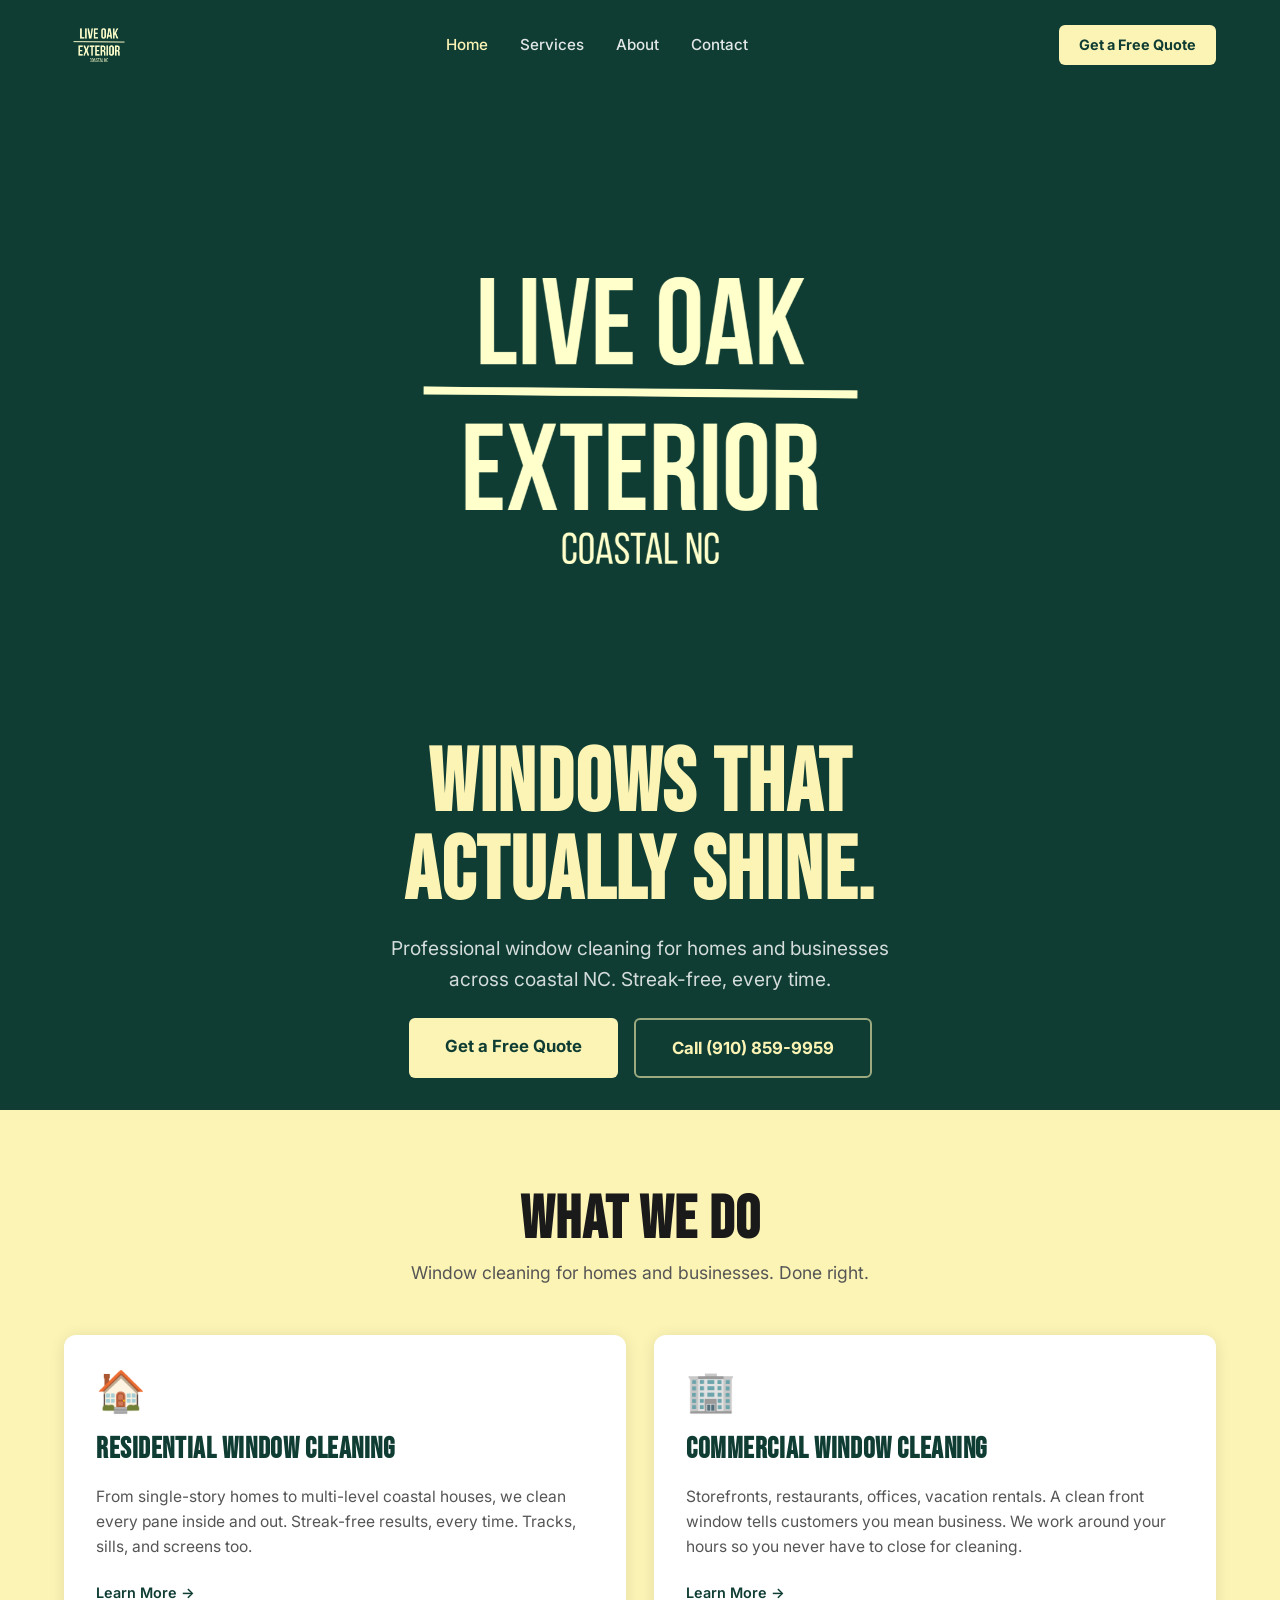
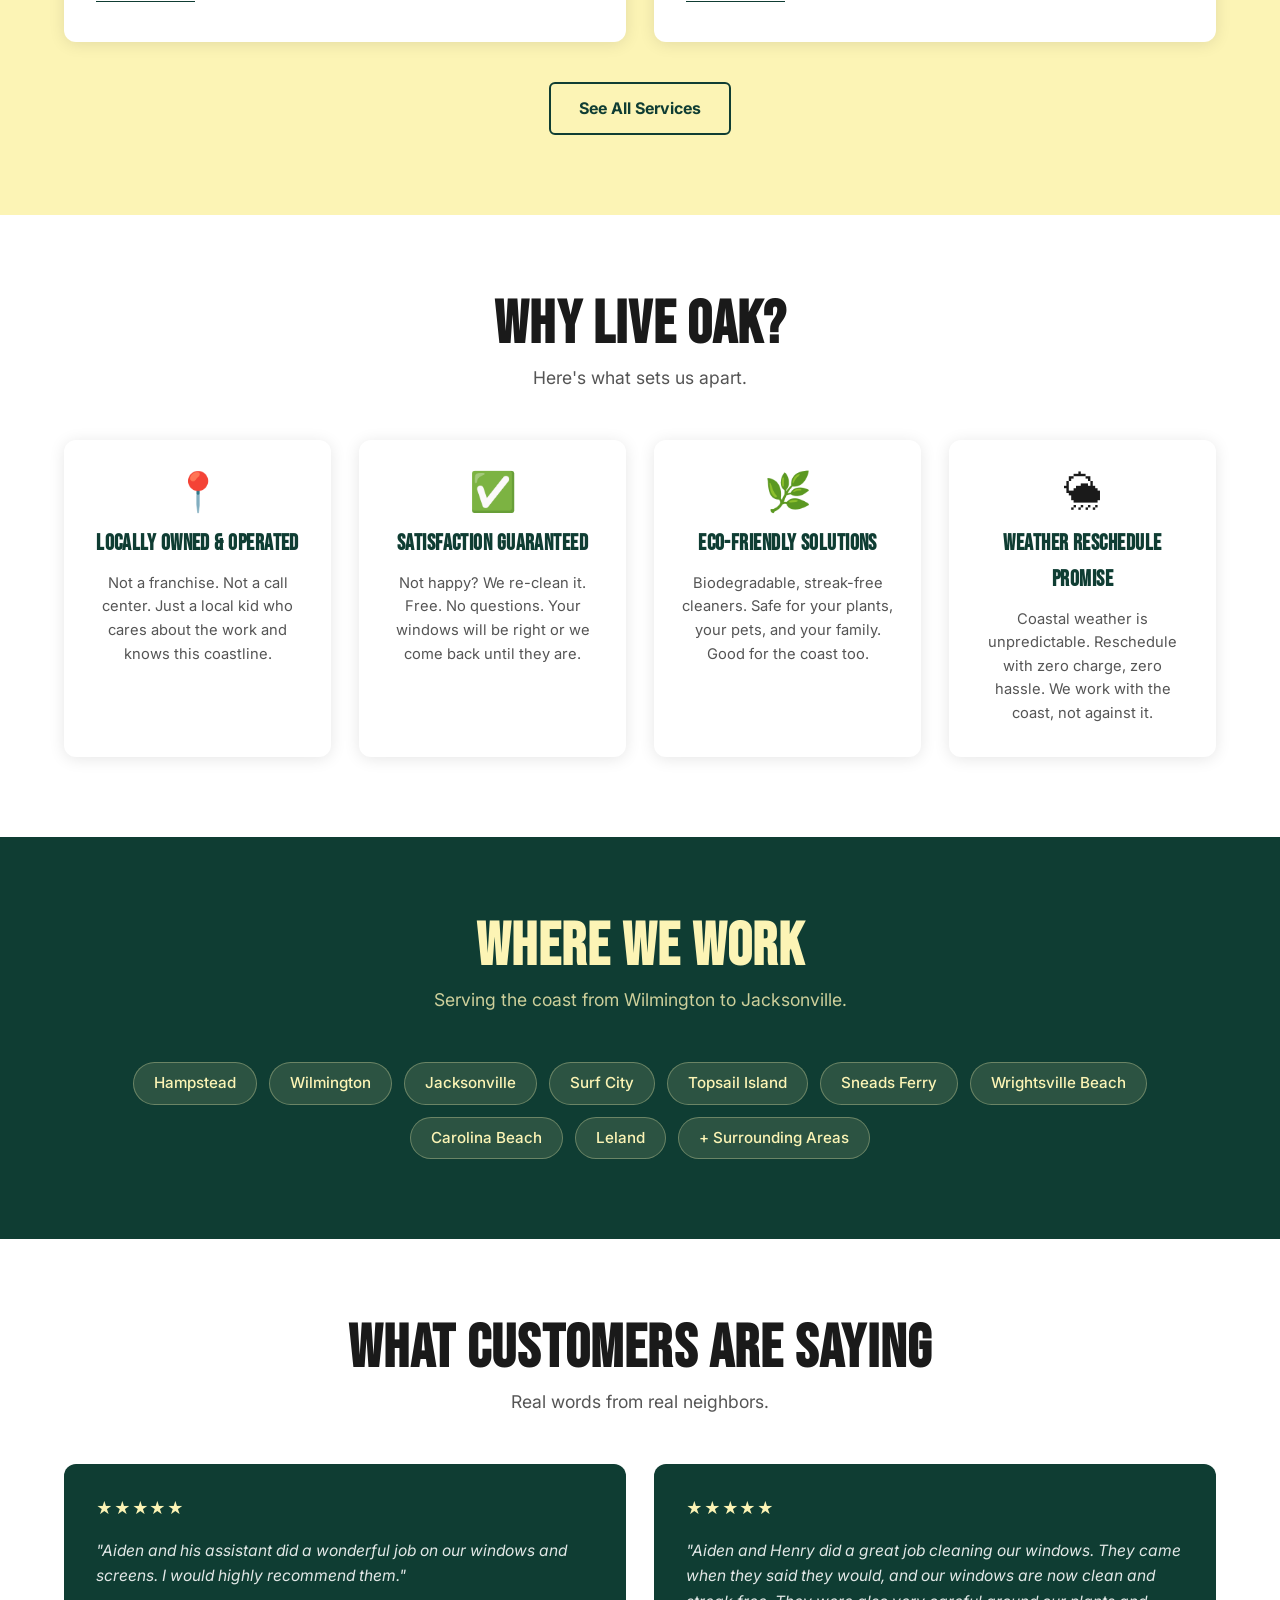
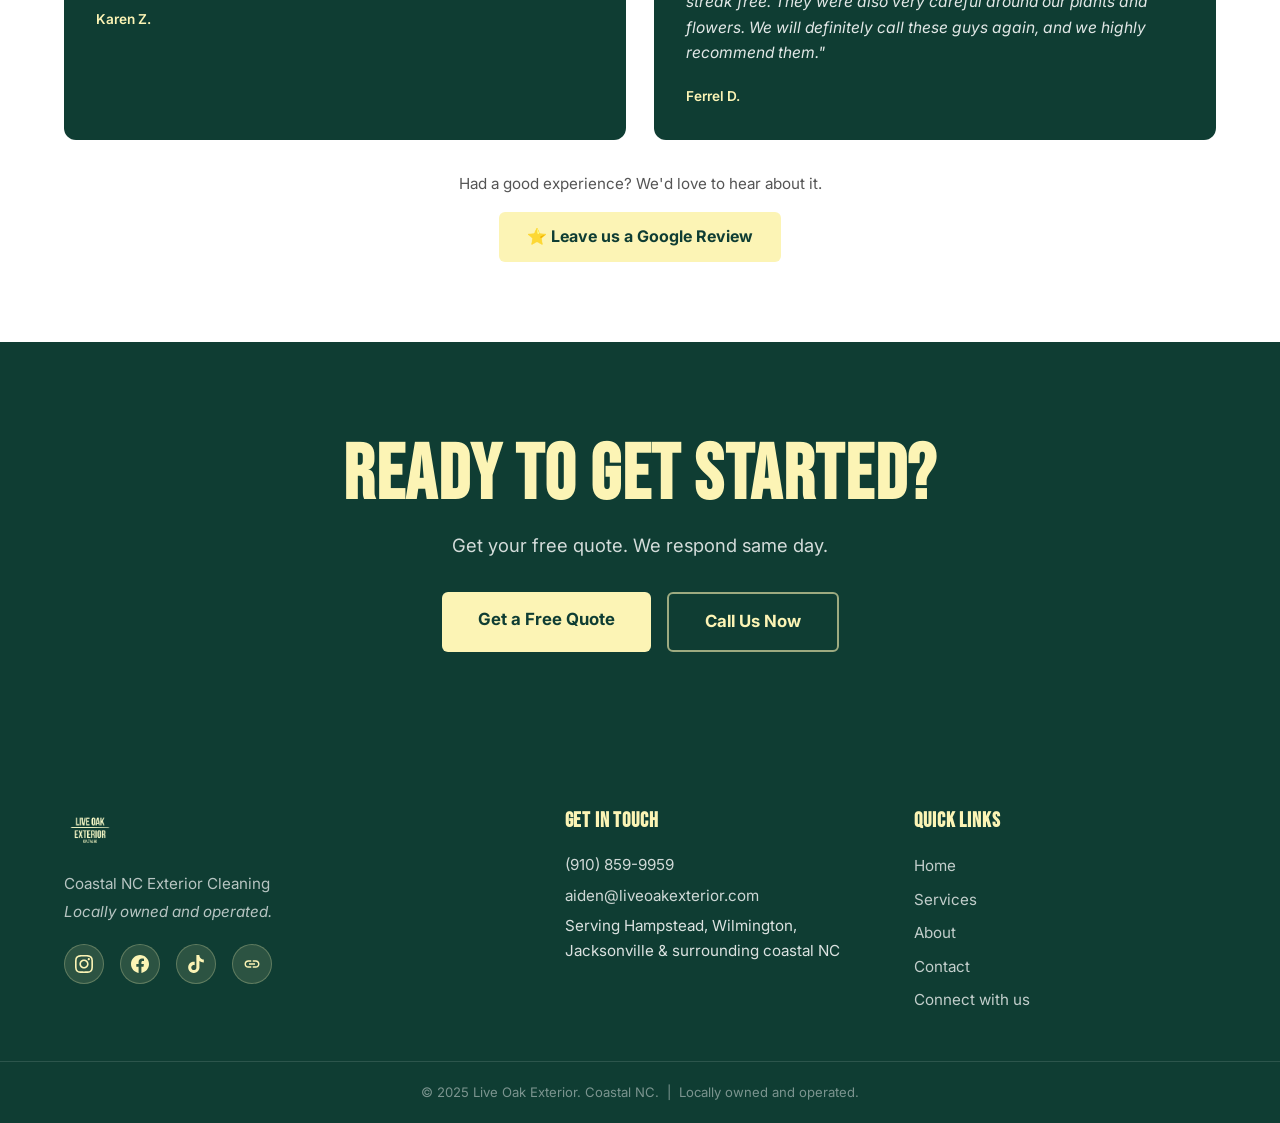
==== index.html @ c2d4dff5 "Update site copy, fix image ref, remove em dashes, expand services - about.html: full story rewrite " ====
<!DOCTYPE html>
<html lang="en">
<head>
  <meta charset="UTF-8">
  <meta name="viewport" content="width=device-width, initial-scale=1.0">
  <title>Live Oak Exterior | Coastal NC Window Cleaning</title>
  <meta name="description" content="Live Oak Exterior offers professional residential and commercial window cleaning in Hampstead, Wilmington, Jacksonville, and coastal NC. Get your free quote today.">

  <!-- OpenGraph -->
  <meta property="og:title" content="Live Oak Exterior | Coastal NC Window Cleaning">
  <meta property="og:description" content="Professional window cleaning for homes and businesses across coastal NC. Salt spray meets its match.">
  <meta property="og:url" content="https://liveoakexterior.com/">
  <meta property="og:image" content="https://liveoakexterior.com/public/images/liveoaklogo.png">
  <meta property="og:type" content="website">

  <!-- Favicon -->
  <link rel="icon" type="image/png" href="/public/images/liveoaklogo.png">
  <link rel="shortcut icon" href="/public/images/liveoaklogo.png">
  <link rel="apple-touch-icon" href="/public/images/liveoaklogo.png">

  <!-- Google Fonts -->
  <link rel="preconnect" href="https://fonts.googleapis.com">
  <link rel="preconnect" href="https://fonts.gstatic.com" crossorigin>
  <link href="https://fonts.googleapis.com/css2?family=Bebas+Neue&family=Inter:wght@400;500;600;700&display=swap" rel="stylesheet">

  <!-- Styles -->
  <link rel="stylesheet" href="/css/styles.css?v=9">

  <!-- Schema.org LocalBusiness -->
  <script type="application/ld+json">
  {
    "@context": "https://schema.org",
    "@type": "LocalBusiness",
    "name": "Live Oak Exterior",
    "description": "Professional residential and commercial window cleaning serving coastal NC",
    "url": "https://liveoakexterior.com",
    "telephone": "+19108599959",
    "email": "aiden@liveoakexterior.com",
    "address": {
      "@type": "PostalAddress",
      "addressLocality": "Hampstead",
      "addressRegion": "NC",
      "addressCountry": "US"
    },
    "areaServed": ["Hampstead", "Wilmington", "Jacksonville", "Surf City", "Topsail", "Sneads Ferry", "Wrightsville Beach", "Carolina Beach", "Leland"],
    "serviceType": ["Residential Window Cleaning", "Commercial Window Cleaning"]
  }
  </script>
</head>
<body>

  <!-- ======================================================
       HEADER
  ====================================================== -->
  <header class="site-header" id="site-header">
    <div class="container header-inner">
      <a href="/index.html" class="logo-link">
        <img src="/public/images/liveoaklogo.png" alt="Live Oak Exterior" class="logo-img">
      </a>
      <button class="hamburger" id="hamburger" aria-label="Open menu" aria-expanded="false">
        <span></span><span></span><span></span>
      </button>
      <nav class="site-nav" id="site-nav">
        <a href="/index.html">Home</a>
        <a href="/services.html">Services</a>
        <a href="/about.html">About</a>
        <a href="/contact.html">Contact</a>
        <div class="social-links nav-social-links">
          <a href="https://www.instagram.com/liveoakexterior" target="_blank" rel="noopener noreferrer" aria-label="Instagram">
            <svg viewBox="0 0 24 24" xmlns="http://www.w3.org/2000/svg"><path d="M12 2.163c3.204 0 3.584.012 4.85.07 3.252.148 4.771 1.691 4.919 4.919.058 1.265.069 1.645.069 4.849 0 3.205-.012 3.584-.069 4.849-.149 3.225-1.664 4.771-4.919 4.919-1.266.058-1.644.07-4.85.07-3.204 0-3.584-.012-4.849-.07-3.26-.149-4.771-1.699-4.919-4.92-.058-1.265-.07-1.644-.07-4.849 0-3.204.013-3.583.07-4.849.149-3.227 1.664-4.771 4.919-4.919 1.266-.057 1.645-.069 4.849-.069zm0-2.163c-3.259 0-3.667.014-4.947.072-4.358.2-6.78 2.618-6.98 6.98-.059 1.281-.073 1.689-.073 4.948 0 3.259.014 3.668.072 4.948.2 4.358 2.618 6.78 6.98 6.98 1.281.058 1.689.072 4.948.072 3.259 0 3.668-.014 4.948-.072 4.354-.2 6.782-2.618 6.979-6.98.059-1.28.073-1.689.073-4.948 0-3.259-.014-3.667-.072-4.947-.196-4.354-2.617-6.78-6.979-6.98-1.281-.059-1.69-.073-4.949-.073zm0 5.838c-3.403 0-6.162 2.759-6.162 6.162s2.759 6.163 6.162 6.163 6.162-2.759 6.162-6.163c0-3.403-2.759-6.162-6.162-6.162zm0 10.162c-2.209 0-4-1.79-4-4 0-2.209 1.791-4 4-4s4 1.791 4 4c0 2.21-1.791 4-4 4zm6.406-11.845c-.796 0-1.441.645-1.441 1.44s.645 1.44 1.441 1.44c.795 0 1.439-.645 1.439-1.44s-.644-1.44-1.439-1.44z"/></svg>
          </a>
          <a href="https://www.facebook.com/liveoakexterior/" target="_blank" rel="noopener noreferrer" aria-label="Facebook">
            <svg viewBox="0 0 24 24" xmlns="http://www.w3.org/2000/svg"><path d="M24 12.073c0-6.627-5.373-12-12-12s-12 5.373-12 12c0 5.99 4.388 10.954 10.125 11.854v-8.385H7.078v-3.47h3.047V9.43c0-3.007 1.792-4.669 4.533-4.669 1.312 0 2.686.235 2.686.235v2.953H15.83c-1.491 0-1.956.925-1.956 1.874v2.25h3.328l-.532 3.47h-2.796v8.385C19.612 23.027 24 18.062 24 12.073z"/></svg>
          </a>
          <a href="https://www.tiktok.com/@liveoakexterior" target="_blank" rel="noopener noreferrer" aria-label="TikTok">
            <svg viewBox="0 0 24 24" xmlns="http://www.w3.org/2000/svg"><path d="M12.525.02c1.31-.02 2.61-.01 3.91-.02.08 1.53.63 3.09 1.75 4.17 1.12 1.11 2.7 1.62 4.24 1.79v4.03c-1.44-.05-2.89-.35-4.2-.97-.57-.26-1.1-.59-1.62-.93-.01 2.92.01 5.84-.02 8.75-.08 1.4-.54 2.79-1.35 3.94-1.31 1.92-3.58 3.17-5.91 3.21-1.43.08-2.86-.31-4.08-1.03-2.02-1.19-3.44-3.37-3.65-5.71-.02-.5-.03-1-.01-1.49.18-1.9 1.12-3.72 2.58-4.96 1.66-1.44 3.98-2.13 6.15-1.72.02 1.48-.04 2.96-.04 4.44-.99-.32-2.15-.23-3.02.37-.63.41-1.11 1.04-1.36 1.75-.21.51-.15 1.07-.14 1.61.24 1.64 1.82 3.02 3.5 2.87 1.12-.01 2.19-.66 2.77-1.61.19-.33.4-.67.41-1.06.1-1.79.06-3.57.07-5.36.01-4.03-.01-8.05.02-12.07z"/></svg>
          </a>
          <a href="https://beacons.ai/liveoakexterior" target="_blank" rel="noopener noreferrer" aria-label="Beacons">
            <svg viewBox="0 0 24 24" xmlns="http://www.w3.org/2000/svg"><path d="M3.9 12c0-1.71 1.39-3.1 3.1-3.1h4V7H7c-2.76 0-5 2.24-5 5s2.24 5 5 5h4v-1.9H7c-1.71 0-3.1-1.39-3.1-3.1zM8 13h8v-2H8v2zm9-6h-4v1.9h4c1.71 0 3.1 1.39 3.1 3.1s-1.39 3.1-3.1 3.1h-4V17h4c2.76 0 5-2.24 5-5s-2.24-5-5-5z"/></svg>
          </a>
        </div>
      </nav>
      <a href="/contact.html" class="btn-nav-cta">Get a Free Quote</a>
    </div>
  </header>

  <main>

    <!-- ====================================================
         HERO
    ==================================================== -->
    <section class="hero">
      <div class="hero-content">
        <img src="/public/images/liveoaklogo.png" alt="Live Oak Exterior" class="hero-logo fade-in">
        <h1 class="fade-in" style="--delay: 0.1s">Windows that<br>actually shine.</h1>
        <p class="hero-sub fade-in" style="--delay: 0.2s">Professional window cleaning for homes and businesses across coastal NC. Streak-free, every time.</p>
        <div class="hero-cta-row fade-in" style="--delay: 0.3s">
          <a href="/contact.html" class="btn-primary btn-lg">Get a Free Quote</a>
          <a href="tel:+19108599959" class="btn-outline btn-lg">Call (910) 859-9959</a>
        </div>
      </div>
    </section>

    <!-- ====================================================
         WHAT WE DO
    ==================================================== -->
    <section class="section-what section-cream">
      <div class="container">
        <h2 class="section-title text-center fade-in">What We Do</h2>
        <p class="section-subtitle text-center fade-in" style="margin:0 auto 3rem;">Window cleaning for homes and businesses. Done right.</p>

        <div class="services-grid">

          <!-- Card 1: Residential Window Cleaning -->
          <div class="service-card fade-in">
            <div class="card-icon">🏠</div>
            <h3>Residential Window Cleaning</h3>
            <p>From single-story homes to multi-level coastal houses, we clean every pane inside and out. Streak-free results, every time. Tracks, sills, and screens too.</p>
            <a href="/services.html#residential" class="card-link">Learn More →</a>
          </div>

          <!-- Card 2: Commercial Window Cleaning -->
          <div class="service-card fade-in" style="--delay: 0.1s">
            <div class="card-icon">🏢</div>
            <h3>Commercial Window Cleaning</h3>
            <p>Storefronts, restaurants, offices, vacation rentals. A clean front window tells customers you mean business. We work around your hours so you never have to close for cleaning.</p>
            <a href="/services.html#commercial" class="card-link">Learn More →</a>
          </div>

        </div>

        <div class="text-center" style="margin-top:2.5rem">
          <a href="/services.html" class="btn-outline-dark fade-in">See All Services</a>
        </div>
      </div>
    </section>

    <!-- ====================================================
         WHY LIVE OAK
    ==================================================== -->
    <section class="section-why section-white">
      <div class="container">
        <h2 class="section-title text-center fade-in">Why Live Oak?</h2>
        <p class="section-subtitle text-center fade-in" style="margin:0 auto 3rem;">Here's what sets us apart.</p>

        <div class="values-grid">

          <div class="value-card fade-in">
            <div class="value-icon">📍</div>
            <h3>Locally Owned &amp; Operated</h3>
            <p>Not a franchise. Not a call center. Just a local kid who cares about the work and knows this coastline.</p>
          </div>

          <div class="value-card fade-in" style="--delay: 0.1s">
            <div class="value-icon">✅</div>
            <h3>Satisfaction Guaranteed</h3>
            <p>Not happy? We re-clean it. Free. No questions. Your windows will be right or we come back until they are.</p>
          </div>

          <div class="value-card fade-in" style="--delay: 0.2s">
            <div class="value-icon">🌿</div>
            <h3>Eco-Friendly Solutions</h3>
            <p>Biodegradable, streak-free cleaners. Safe for your plants, your pets, and your family. Good for the coast too.</p>
          </div>

          <div class="value-card fade-in" style="--delay: 0.3s">
            <div class="value-icon">🌦</div>
            <h3>Weather Reschedule Promise</h3>
            <p>Coastal weather is unpredictable. Reschedule with zero charge, zero hassle. We work with the coast, not against it.</p>
          </div>

        </div>
      </div>
    </section>

    <!-- ====================================================
         WHERE WE WORK
    ==================================================== -->
    <section class="section-area section-evergreen">
      <div class="container text-center">
        <h2 class="section-title fade-in" style="color:var(--cream)">Where We Work</h2>
        <p class="section-subtitle fade-in" style="color:rgba(252,244,181,0.8);margin:0 auto 3rem;">Serving the coast from Wilmington to Jacksonville.</p>

        <div class="area-grid fade-in">
          <span class="area-tag">Hampstead</span>
          <span class="area-tag">Wilmington</span>
          <span class="area-tag">Jacksonville</span>
          <span class="area-tag">Surf City</span>
          <span class="area-tag">Topsail Island</span>
          <span class="area-tag">Sneads Ferry</span>
          <span class="area-tag">Wrightsville Beach</span>
          <span class="area-tag">Carolina Beach</span>
          <span class="area-tag">Leland</span>
          <span class="area-tag">+ Surrounding Areas</span>
        </div>
      </div>
    </section>

    <!-- Testimonials -->
    <section class="section-testimonials section-white">
      <div class="container">
        <h2 class="section-title text-center fade-in">What Customers Are Saying</h2>
        <p class="section-subtitle text-center fade-in" style="margin:0 auto 3rem;">Real words from real neighbors.</p>

        <div class="testimonials-grid">

          <div class="testimonial-card fade-in">
            <div class="stars">★★★★★</div>
            <p class="testimonial-quote">"Aiden and his assistant did a wonderful job on our windows and screens. I would highly recommend them."</p>
            <p class="testimonial-attr">Karen Z.</p>
          </div>

          <div class="testimonial-card fade-in" style="--delay:0.1s">
            <div class="stars">★★★★★</div>
            <p class="testimonial-quote">"Aiden and Henry did a great job cleaning our windows. They came when they said they would, and our windows are now clean and streak free. They were also very careful around our plants and flowers. We will definitely call these guys again, and we highly recommend them."</p>
            <p class="testimonial-attr">Ferrel D.</p>
          </div>

        </div>

        <div class="text-center fade-in" style="margin-top: 2rem;">
          <p style="font-size: 0.95rem; color: var(--text-muted); margin-bottom: 1rem;">Had a good experience? We'd love to hear about it.</p>
          <a href="https://g.page/r/CY9-DjMYBUG7EBM/review" target="_blank" rel="noopener noreferrer" class="btn-primary">
            ⭐ Leave us a Google Review
          </a>
        </div>
      </div>
    </section>

    <!-- ====================================================
         FINAL CTA
    ==================================================== -->
    <section class="section-cta section-evergreen">
      <div class="container text-center">
        <h2 class="fade-in" style="font-family:'Bebas Neue',sans-serif;font-size:clamp(2.5rem,6vw,5rem);color:var(--cream);letter-spacing:0.02em;line-height:1;margin-bottom:1rem;">Ready to get started?</h2>
        <p class="fade-in" style="color:rgba(255,255,255,0.82);font-size:1.15rem;margin:0 auto 2rem;max-width:500px;">Get your free quote. We respond same day.</p>
        <div class="cta-btn-row fade-in">
          <a href="/contact.html" class="btn-primary btn-lg">Get a Free Quote</a>
          <a href="tel:+19108599959" class="btn-outline btn-lg">Call Us Now</a>
        </div>
      </div>
    </section>

  </main>

  <!-- ======================================================
       FOOTER
  ====================================================== -->
  <footer class="site-footer">
    <div class="container footer-inner">
      <div class="footer-brand">
        <img src="/public/images/liveoaklogo.png" alt="Live Oak Exterior" class="footer-logo" loading="lazy">
        <p>Coastal NC Exterior Cleaning</p>
        <p class="footer-tagline">Locally owned and operated.</p>
        <div class="social-links">
          <a href="https://www.instagram.com/liveoakexterior" target="_blank" rel="noopener noreferrer" aria-label="Instagram">
            <svg viewBox="0 0 24 24" xmlns="http://www.w3.org/2000/svg"><path d="M12 2.163c3.204 0 3.584.012 4.85.07 3.252.148 4.771 1.691 4.919 4.919.058 1.265.069 1.645.069 4.849 0 3.205-.012 3.584-.069 4.849-.149 3.225-1.664 4.771-4.919 4.919-1.266.058-1.644.07-4.85.07-3.204 0-3.584-.012-4.849-.07-3.26-.149-4.771-1.699-4.919-4.92-.058-1.265-.07-1.644-.07-4.849 0-3.204.013-3.583.07-4.849.149-3.227 1.664-4.771 4.919-4.919 1.266-.057 1.645-.069 4.849-.069zm0-2.163c-3.259 0-3.667.014-4.947.072-4.358.2-6.78 2.618-6.98 6.98-.059 1.281-.073 1.689-.073 4.948 0 3.259.014 3.668.072 4.948.2 4.358 2.618 6.78 6.98 6.98 1.281.058 1.689.072 4.948.072 3.259 0 3.668-.014 4.948-.072 4.354-.2 6.782-2.618 6.979-6.98.059-1.28.073-1.689.073-4.948 0-3.259-.014-3.667-.072-4.947-.196-4.354-2.617-6.78-6.979-6.98-1.281-.059-1.69-.073-4.949-.073zm0 5.838c-3.403 0-6.162 2.759-6.162 6.162s2.759 6.163 6.162 6.163 6.162-2.759 6.162-6.163c0-3.403-2.759-6.162-6.162-6.162zm0 10.162c-2.209 0-4-1.79-4-4 0-2.209 1.791-4 4-4s4 1.791 4 4c0 2.21-1.791 4-4 4zm6.406-11.845c-.796 0-1.441.645-1.441 1.44s.645 1.44 1.441 1.44c.795 0 1.439-.645 1.439-1.44s-.644-1.44-1.439-1.44z"/></svg>
          </a>
          <a href="https://www.facebook.com/liveoakexterior/" target="_blank" rel="noopener noreferrer" aria-label="Facebook">
            <svg viewBox="0 0 24 24" xmlns="http://www.w3.org/2000/svg"><path d="M24 12.073c0-6.627-5.373-12-12-12s-12 5.373-12 12c0 5.99 4.388 10.954 10.125 11.854v-8.385H7.078v-3.47h3.047V9.43c0-3.007 1.792-4.669 4.533-4.669 1.312 0 2.686.235 2.686.235v2.953H15.83c-1.491 0-1.956.925-1.956 1.874v2.25h3.328l-.532 3.47h-2.796v8.385C19.612 23.027 24 18.062 24 12.073z"/></svg>
          </a>
          <a href="https://www.tiktok.com/@liveoakexterior" target="_blank" rel="noopener noreferrer" aria-label="TikTok">
            <svg viewBox="0 0 24 24" xmlns="http://www.w3.org/2000/svg"><path d="M12.525.02c1.31-.02 2.61-.01 3.91-.02.08 1.53.63 3.09 1.75 4.17 1.12 1.11 2.7 1.62 4.24 1.79v4.03c-1.44-.05-2.89-.35-4.2-.97-.57-.26-1.1-.59-1.62-.93-.01 2.92.01 5.84-.02 8.75-.08 1.4-.54 2.79-1.35 3.94-1.31 1.92-3.58 3.17-5.91 3.21-1.43.08-2.86-.31-4.08-1.03-2.02-1.19-3.44-3.37-3.65-5.71-.02-.5-.03-1-.01-1.49.18-1.9 1.12-3.72 2.58-4.96 1.66-1.44 3.98-2.13 6.15-1.72.02 1.48-.04 2.96-.04 4.44-.99-.32-2.15-.23-3.02.37-.63.41-1.11 1.04-1.36 1.75-.21.51-.15 1.07-.14 1.61.24 1.64 1.82 3.02 3.5 2.87 1.12-.01 2.19-.66 2.77-1.61.19-.33.4-.67.41-1.06.1-1.79.06-3.57.07-5.36.01-4.03-.01-8.05.02-12.07z"/></svg>
          </a>
          <a href="https://beacons.ai/liveoakexterior" target="_blank" rel="noopener noreferrer" aria-label="Beacons">
            <svg viewBox="0 0 24 24" xmlns="http://www.w3.org/2000/svg"><path d="M3.9 12c0-1.71 1.39-3.1 3.1-3.1h4V7H7c-2.76 0-5 2.24-5 5s2.24 5 5 5h4v-1.9H7c-1.71 0-3.1-1.39-3.1-3.1zM8 13h8v-2H8v2zm9-6h-4v1.9h4c1.71 0 3.1 1.39 3.1 3.1s-1.39 3.1-3.1 3.1h-4V17h4c2.76 0 5-2.24 5-5s-2.24-5-5-5z"/></svg>
          </a>
        </div>
      </div>
      <div class="footer-contact">
        <h4>Get in Touch</h4>
        <p><a href="tel:+19108599959">(910) 859-9959</a></p>
        <p><a href="mailto:aiden@liveoakexterior.com">aiden@liveoakexterior.com</a></p>
        <p>Serving Hampstead, Wilmington, Jacksonville &amp; surrounding coastal NC</p>
      </div>
      <div class="footer-links">
        <h4>Quick Links</h4>
        <ul>
          <li><a href="/index.html">Home</a></li>
          <li><a href="/services.html">Services</a></li>
          <li><a href="/about.html">About</a></li>
          <li><a href="/contact.html">Contact</a></li>
          <li><a href="https://beacons.ai/liveoakexterior" target="_blank" rel="noopener noreferrer">Connect with us</a></li>
        </ul>
      </div>
    </div>
    <div class="footer-bottom">
      <div class="container">
        <p>© 2025 Live Oak Exterior. Coastal NC. &nbsp;|&nbsp; Locally owned and operated.</p>
      </div>
    </div>
  </footer>

  <script src="/js/main.js"></script>
</body>
</html>
---- css/styles.css ----
/* =========================================================
   Live Oak Exterior - styles.css
   ========================================================= */

/* Google Fonts */
@import url('https://fonts.googleapis.com/css2?family=Bebas+Neue&family=Inter:wght@400;500;600;700&display=swap');

/* =========================================================
   CSS Custom Properties
   ========================================================= */
:root {
  --evergreen:       #0F3D33;
  --evergreen-dark:  #0a2b24;
  --evergreen-light: #1a5c4e;
  --cream:           #FCF4B5;
  --cream-dark:      #f0e89a;
  --white:           #ffffff;
  --text-dark:       #1a1a1a;
  --text-muted:      #555555;

  --font-headline: 'Bebas Neue', sans-serif;
  --font-body:     'Inter', sans-serif;

  --radius-sm:  6px;
  --radius-md:  12px;
  --radius-lg:  20px;

  --shadow-sm: 0 1px 4px rgba(0,0,0,0.08);
  --shadow-md: 0 2px 16px rgba(0,0,0,0.10);
  --shadow-lg: 0 8px 32px rgba(0,0,0,0.14);

  --transition: 0.2s ease;
  --header-height: 90px;
}

/* =========================================================
   Reset
   ========================================================= */
*, *::before, *::after { box-sizing: border-box; margin: 0; padding: 0; }

html {
  font-size: 16px;
  scroll-behavior: smooth;
}

body {
  font-family: var(--font-body);
  line-height: 1.6;
  color: var(--text-dark);
  background: var(--white);
  padding-top: var(--header-height);
}

img { max-width: 100%; height: auto; display: block; }
a { color: inherit; text-decoration: none; }
ul { list-style: none; }
button { cursor: pointer; border: none; background: none; font-family: inherit; }

/* =========================================================
   Utility
   ========================================================= */
.container {
  max-width: 1200px;
  padding: 0 1.5rem;
  margin: 0 auto;
}

.text-center { text-align: center; }

.section-title {
  font-family: var(--font-headline);
  font-size: clamp(2.4rem, 5vw, 3.8rem);
  line-height: 1;
  letter-spacing: 0.02em;
  margin-bottom: 0.5rem;
}

.section-subtitle {
  font-size: 1.1rem;
  color: var(--text-muted);
  margin-bottom: 3rem;
  max-width: 560px;
}

.section-subtitle.light { color: rgba(252,244,181,0.8); }

/* =========================================================
   Buttons
   ========================================================= */
.btn-primary {
  display: inline-block;
  background: var(--cream);
  color: var(--evergreen);
  font-family: var(--font-body);
  font-weight: 700;
  font-size: 1rem;
  padding: 0.75rem 1.75rem;
  border-radius: var(--radius-sm);
  transition: background var(--transition), color var(--transition), transform var(--transition);
  text-align: center;
}
.btn-primary:hover {
  background: var(--cream-dark);
  transform: translateY(-1px);
}

.btn-outline {
  display: inline-block;
  background: transparent;
  color: var(--cream);
  font-family: var(--font-body);
  font-weight: 700;
  font-size: 1rem;
  padding: 0.75rem 1.75rem;
  border-radius: var(--radius-sm);
  border: 2px solid rgba(252,244,181,0.6);
  transition: border-color var(--transition), color var(--transition), transform var(--transition);
  text-align: center;
}
.btn-outline:hover {
  border-color: var(--cream);
  color: var(--cream);
  transform: translateY(-1px);
}

.btn-outline-dark {
  display: inline-block;
  background: transparent;
  color: var(--evergreen);
  font-family: var(--font-body);
  font-weight: 700;
  font-size: 1rem;
  padding: 0.75rem 1.75rem;
  border-radius: var(--radius-sm);
  border: 2px solid var(--evergreen);
  transition: background var(--transition), color var(--transition);
  text-align: center;
}
.btn-outline-dark:hover {
  background: var(--evergreen);
  color: var(--cream);
}

.btn-lg {
  font-size: 1.05rem;
  padding: 0.9rem 2.25rem;
}

/* =========================================================
   Header
   ========================================================= */
.site-header {
  position: fixed;
  top: 0;
  left: 0;
  right: 0;
  height: var(--header-height);
  background: var(--evergreen);
  z-index: 1000;
  transition: box-shadow var(--transition);
}

.site-header.scrolled {
  box-shadow: 0 2px 20px rgba(0,0,0,0.25);
}

.header-inner {
  display: flex;
  align-items: center;
  justify-content: space-between;
  height: 100%;
  gap: 1rem;
}

.logo-link { display: flex; align-items: center; flex-shrink: 0; }
.logo-img   { max-height: 70px !important; width: auto !important; }

.site-nav {
  display: flex;
  align-items: center;
  gap: 2rem;
}

.site-nav a {
  color: rgba(255,255,255,0.88);
  font-family: var(--font-body);
  font-weight: 500;
  font-size: 0.95rem;
  transition: color var(--transition);
  white-space: nowrap;
}
.site-nav a:hover,
.site-nav a.active { color: var(--cream); }

.btn-nav-cta {
  display: inline-block;
  background: var(--cream);
  color: var(--evergreen);
  font-family: var(--font-body);
  font-weight: 700;
  font-size: 0.9rem;
  padding: 0.5rem 1.25rem;
  border-radius: var(--radius-sm);
  white-space: nowrap;
  flex-shrink: 0;
  transition: background var(--transition);
}
.btn-nav-cta:hover { background: var(--cream-dark); }

/* Hamburger */
.hamburger {
  display: none;
  flex-direction: column;
  justify-content: center;
  gap: 5px;
  width: 36px;
  height: 36px;
  padding: 4px;
}
.hamburger span {
  display: block;
  width: 100%;
  height: 2px;
  background: var(--cream);
  border-radius: 2px;
  transition: transform 0.25s ease, opacity 0.25s ease;
}
.hamburger.open span:nth-child(1) { transform: translateY(7px) rotate(45deg); }
.hamburger.open span:nth-child(2) { opacity: 0; }
.hamburger.open span:nth-child(3) { transform: translateY(-7px) rotate(-45deg); }

/* =========================================================
   Footer
   ========================================================= */
.site-footer {
  background: var(--evergreen);
  color: rgba(255,255,255,0.85);
  padding: 3.5rem 0 0;
}

.footer-inner {
  display: grid;
  grid-template-columns: 1.5fr 1fr 1fr;
  gap: 3rem;
  padding-bottom: 3rem;
}

.footer-logo { max-height: 52px; width: auto; margin-bottom: 1rem; }

.footer-brand p { font-size: 0.95rem; color: rgba(255,255,255,0.7); margin-top: 0.25rem; }
.footer-tagline  { font-style: italic; margin-top: 0.25rem !important; }

.footer-contact h4,
.footer-links h4 {
  font-family: var(--font-headline);
  font-size: 1.3rem;
  letter-spacing: 0.04em;
  color: var(--cream);
  margin-bottom: 1rem;
}

.footer-contact p { margin-bottom: 0.4rem; font-size: 0.95rem; }
.footer-contact a { color: rgba(255,255,255,0.8); transition: color var(--transition); }
.footer-contact a:hover { color: var(--cream); }

.footer-links ul { display: flex; flex-direction: column; gap: 0.5rem; }
.footer-links a  { color: rgba(255,255,255,0.75); font-size: 0.95rem; transition: color var(--transition); }
.footer-links a:hover { color: var(--cream); }

.footer-bottom {
  border-top: 1px solid rgba(255,255,255,0.12);
  padding: 1.25rem 0;
}
.footer-bottom p {
  font-size: 0.82rem;
  color: rgba(255,255,255,0.45);
  text-align: center;
}

/* =========================================================
   Social Links
   ========================================================= */
.social-links {
  display: flex;
  gap: 1rem;
  margin-top: 1.25rem;
  align-items: center;
}

.social-links a {
  display: flex;
  align-items: center;
  justify-content: center;
  width: 40px;
  height: 40px;
  border-radius: 50%;
  background: rgba(252,244,181,0.12);
  border: 1px solid rgba(252,244,181,0.25);
  color: var(--cream);
  transition: background 0.2s ease, border-color 0.2s ease, transform 0.2s ease;
}

.social-links a:hover {
  background: rgba(252,244,181,0.22);
  border-color: var(--cream);
  transform: translateY(-2px);
}

.social-links svg {
  width: 18px;
  height: 18px;
  fill: var(--cream);
}

.social-links-light a {
  background: rgba(15,61,51,0.08);
  border-color: rgba(15,61,51,0.2);
  color: var(--evergreen);
}

.social-links-light a:hover {
  background: rgba(15,61,51,0.15);
  border-color: var(--evergreen);
}

.social-links-light svg {
  fill: var(--evergreen);
}

.nav-social-links {
  display: none;
}

/* =========================================================
   Sections - Base
   ========================================================= */
section { padding: 5rem 0; }

.section-cream { background: var(--cream); }
.section-white { background: var(--white); }
.section-evergreen { background: var(--evergreen); }

/* =========================================================
   Hero
   ========================================================= */
.hero {
  min-height: 100vh;
  min-height: 100dvh;
  background: var(--evergreen);
  display: flex;
  align-items: center;
  justify-content: center;
  text-align: center;
  padding: 2rem 1.5rem 2rem;
}

.hero-logo {
  max-width: 700px !important;
  width: 85% !important;
  height: auto !important;
  margin: 0 auto 1.5rem !important;
}

@media (max-width: 768px) {
  .hero-logo {
    max-width: 380px !important;
    width: 90% !important;
  }
}

.hero h1 {
  font-family: var(--font-headline);
  font-size: clamp(2.8rem, 7vw, 5.5rem);
  color: var(--cream);
  letter-spacing: 0.02em;
  line-height: 1;
  margin-bottom: 1rem;
}

.hero-sub {
  font-size: 1.2rem;
  color: rgba(255,255,255,0.82);
  max-width: 540px;
  margin: 0 auto;
  margin-bottom: 0;
}

.hero-cta-row {
  display: flex;
  gap: 1rem;
  flex-wrap: wrap;
  justify-content: center;
  margin-top: 1.5rem;
}

/* Page Hero (shorter, for inner pages) */
.page-hero {
  background: var(--evergreen);
  padding: 5rem 1.5rem 4rem;
  text-align: center;
}

.page-hero-eyebrow {
  font-family: var(--font-body);
  font-size: 0.85rem;
  font-weight: 600;
  letter-spacing: 0.12em;
  text-transform: uppercase;
  color: rgba(252,244,181,0.65);
  margin-bottom: 1rem;
  display: block;
}

.page-hero h1 {
  font-family: var(--font-headline);
  font-size: clamp(3rem, 7vw, 5.5rem);
  color: var(--cream);
  letter-spacing: 0.02em;
  line-height: 1;
  margin-bottom: 1rem;
}

.page-hero p {
  font-size: 1.1rem;
  color: rgba(255,255,255,0.78);
  max-width: 520px;
  margin: 0 auto;
}

.back-link {
  display: inline-flex;
  align-items: center;
  gap: 0.4rem;
  color: rgba(252,244,181,0.7);
  font-size: 0.9rem;
  margin-bottom: 1.5rem;
  transition: color var(--transition);
}
.back-link:hover { color: var(--cream); }

/* =========================================================
   Service Cards
   ========================================================= */
.services-grid {
  display: grid;
  grid-template-columns: repeat(auto-fit, minmax(280px, 1fr));
  gap: 1.75rem;
}

.service-card {
  background: var(--white);
  border-radius: var(--radius-md);
  box-shadow: var(--shadow-md);
  padding: 2.25rem 2rem;
  transition: transform var(--transition), box-shadow var(--transition);
}
.service-card:hover {
  transform: translateY(-4px);
  box-shadow: var(--shadow-lg);
}

.service-card .card-icon {
  font-size: 2.5rem;
  margin-bottom: 1rem;
  line-height: 1;
}

.service-card h3 {
  font-family: var(--font-headline);
  font-size: 1.8rem;
  color: var(--evergreen);
  margin-bottom: 0.75rem;
  letter-spacing: 0.02em;
}

.service-card p {
  color: var(--text-muted);
  font-size: 0.975rem;
  margin-bottom: 1.25rem;
}

.service-card .card-link {
  color: var(--evergreen);
  font-weight: 600;
  font-size: 0.9rem;
  text-decoration: underline;
  text-underline-offset: 3px;
  transition: color var(--transition);
}
.service-card .card-link:hover { color: var(--evergreen-light); }

/* =========================================================
   Values Grid
   ========================================================= */
.values-grid {
  display: grid;
  grid-template-columns: repeat(auto-fit, minmax(230px, 1fr));
  gap: 1.75rem;
}

.value-card {
  background: var(--white);
  border-radius: var(--radius-md);
  box-shadow: var(--shadow-md);
  padding: 2rem 1.75rem;
  text-align: center;
  transition: transform var(--transition), box-shadow var(--transition);
}
.value-card:hover {
  transform: translateY(-4px);
  box-shadow: var(--shadow-lg);
}

.value-card .value-icon { font-size: 2.4rem; margin-bottom: 1rem; line-height: 1; }

.value-card h3 {
  font-family: var(--font-headline);
  font-size: 1.4rem;
  color: var(--evergreen);
  letter-spacing: 0.02em;
  margin-bottom: 0.6rem;
}

.value-card p { font-size: 0.92rem; color: var(--text-muted); }

/* =========================================================
   Service Area Grid
   ========================================================= */
.area-grid {
  display: flex;
  flex-wrap: wrap;
  gap: 0.75rem;
  justify-content: center;
  margin-top: 1rem;
}

.area-tag {
  background: rgba(252,244,181,0.12);
  border: 1px solid rgba(252,244,181,0.3);
  color: var(--cream);
  border-radius: 40px;
  padding: 0.5rem 1.25rem;
  font-size: 0.95rem;
  font-weight: 500;
  transition: background var(--transition), border-color var(--transition);
}
.area-tag:hover {
  background: rgba(252,244,181,0.2);
  border-color: var(--cream);
}

/* =========================================================
   Before/After
   ========================================================= */
.ba-grid {
  display: grid;
  grid-template-columns: repeat(auto-fit, minmax(300px, 1fr));
  gap: 1.5rem;
}

.ba-placeholder {
  aspect-ratio: 4/3;
  background: #d8d8d0;
  border-radius: var(--radius-md);
  position: relative;
  overflow: hidden;
}

.ba-overlay {
  position: absolute;
  inset: 0;
  background: rgba(15,61,51,0.72);
  display: flex;
  flex-direction: column;
  align-items: center;
  justify-content: center;
  gap: 0.5rem;
  color: var(--cream);
}

.ba-overlay .ba-overlay-title {
  font-family: var(--font-headline);
  font-size: 1.6rem;
  letter-spacing: 0.04em;
}
.ba-overlay .ba-overlay-sub {
  font-size: 0.9rem;
  color: rgba(252,244,181,0.75);
}

.ba-pair {
  display: grid;
  grid-template-columns: 1fr 1fr;
  gap: 0.5rem;
  border-radius: var(--radius-md);
  overflow: hidden;
}

.ba-img {
  position: relative;
  aspect-ratio: 4/3;
  overflow: hidden;
}

.ba-img img {
  width: 100%;
  height: 100%;
  object-fit: cover;
}

.ba-label {
  position: absolute;
  bottom: 0.6rem;
  left: 0.6rem;
  background: var(--evergreen);
  color: var(--cream);
  font-size: 0.75rem;
  font-weight: 700;
  letter-spacing: 0.08em;
  text-transform: uppercase;
  padding: 0.2rem 0.6rem;
  border-radius: 4px;
}

/* =========================================================
   Testimonials
   ========================================================= */
.testimonials-grid {
  display: grid;
  grid-template-columns: repeat(auto-fit, minmax(280px, 1fr));
  gap: 1.75rem;
  margin-top: 1rem;
}

.testimonial-card {
  background: var(--evergreen);
  border-radius: var(--radius-md);
  padding: 2rem;
  color: white;
}

.stars { font-size: 1rem; color: var(--cream); margin-bottom: 1rem; letter-spacing: 0.05em; }

.testimonial-quote {
  font-style: italic;
  font-size: 0.975rem;
  color: rgba(255,255,255,0.88);
  line-height: 1.65;
  margin-bottom: 1.25rem;
}

.testimonial-attr {
  font-size: 0.85rem;
  font-weight: 600;
  color: var(--cream);
}
.testimonial-attr span { display: block; font-weight: 400; color: rgba(255,255,255,0.55); font-size: 0.8rem; margin-top: 0.15rem; }

/* =========================================================
   Final CTA section
   ========================================================= */
.section-cta { padding: 6rem 0; }

.cta-btn-row {
  display: flex;
  gap: 1rem;
  flex-wrap: wrap;
  justify-content: center;
}

/* =========================================================
   Contact Page
   ========================================================= */
.contact-layout {
  display: grid;
  grid-template-columns: 1fr 1.5fr;
  gap: 4rem;
  align-items: start;
}

.contact-info h2 {
  font-family: var(--font-headline);
  font-size: 2rem;
  color: var(--evergreen);
  margin-bottom: 1.5rem;
  letter-spacing: 0.02em;
}

.contact-detail {
  display: flex;
  align-items: flex-start;
  gap: 0.75rem;
  margin-bottom: 1.25rem;
}

.contact-detail .ci-icon { font-size: 1.4rem; flex-shrink: 0; margin-top: 0.1rem; }
.contact-detail .ci-text p { margin: 0; font-size: 0.95rem; color: var(--text-muted); }
.contact-detail .ci-text a {
  color: var(--evergreen);
  font-weight: 700;
  font-size: 1.05rem;
  text-decoration: underline;
  text-underline-offset: 3px;
  transition: color var(--transition);
}
.contact-detail .ci-text a:hover { color: var(--evergreen-light); }

.contact-response-note {
  margin-top: 1.5rem;
  padding: 1rem 1.25rem;
  background: rgba(15,61,51,0.07);
  border-left: 3px solid var(--evergreen);
  border-radius: 0 var(--radius-sm) var(--radius-sm) 0;
  font-size: 0.92rem;
  color: var(--text-muted);
}

.contact-area-list {
  margin-top: 2rem;
}
.contact-area-list h4 {
  font-family: var(--font-headline);
  font-size: 1.2rem;
  color: var(--evergreen);
  letter-spacing: 0.04em;
  margin-bottom: 0.75rem;
}
.contact-area-list ul {
  display: flex;
  flex-wrap: wrap;
  gap: 0.4rem;
}
.contact-area-list li {
  background: var(--cream);
  border-radius: 20px;
  padding: 0.25rem 0.85rem;
  font-size: 0.85rem;
  color: var(--evergreen);
  font-weight: 500;
}

/* Form */
.contact-form-wrap { background: var(--white); border-radius: var(--radius-md); box-shadow: var(--shadow-md); padding: 2.5rem; }

.form-group { margin-bottom: 1.25rem; }

.form-group label {
  display: block;
  font-weight: 600;
  font-size: 0.9rem;
  color: var(--text-dark);
  margin-bottom: 0.4rem;
}

.form-group input,
.form-group select,
.form-group textarea {
  width: 100%;
  border: 2px solid #ddd;
  border-radius: var(--radius-sm);
  padding: 0.875rem 1rem;
  font-family: var(--font-body);
  font-size: 1rem;
  color: var(--text-dark);
  background: var(--white);
  transition: border-color var(--transition);
  appearance: none;
}

.form-group input:focus,
.form-group select:focus,
.form-group textarea:focus {
  outline: none;
  border-color: var(--evergreen);
}

.form-group textarea { resize: vertical; min-height: 120px; }

.form-submit { margin-top: 0.5rem; }
.form-submit .btn-primary { width: 100%; font-size: 1.05rem; padding: 1rem; }

.form-success {
  display: none;
  background: #e8f5e9;
  border: 1px solid #4caf50;
  border-radius: var(--radius-sm);
  padding: 1.25rem;
  text-align: center;
  color: #2e7d32;
  font-weight: 600;
}
.form-success.visible { display: block; }

/* =========================================================
   Blog
   ========================================================= */
.blog-grid { display: flex; flex-direction: column; gap: 2rem; margin-top: 1rem; }

.blog-card {
  background: var(--white);
  border-radius: var(--radius-md);
  box-shadow: var(--shadow-md);
  overflow: hidden;
  display: grid;
  grid-template-columns: 280px 1fr;
  transition: transform var(--transition), box-shadow var(--transition);
}
.blog-card:hover {
  transform: translateY(-3px);
  box-shadow: var(--shadow-lg);
}

.blog-card-img {
  background: var(--evergreen);
  display: flex;
  align-items: center;
  justify-content: center;
  min-height: 200px;
  overflow: hidden;
}

.blog-card-img img { width: 100%; height: 100%; object-fit: cover; }

.blog-card-img-placeholder {
  color: rgba(252,244,181,0.4);
  font-size: 3rem;
  user-select: none;
}

.blog-card-body { padding: 2rem; }

.blog-category {
  display: inline-block;
  font-size: 0.75rem;
  font-weight: 700;
  letter-spacing: 0.1em;
  text-transform: uppercase;
  color: var(--evergreen);
  background: rgba(15,61,51,0.08);
  border-radius: 20px;
  padding: 0.2rem 0.7rem;
  margin-bottom: 0.75rem;
}

.blog-card-body h2 {
  font-family: var(--font-headline);
  font-size: 1.7rem;
  color: var(--text-dark);
  letter-spacing: 0.02em;
  margin-bottom: 0.6rem;
  line-height: 1.1;
}

.blog-card-body .blog-excerpt {
  font-size: 0.95rem;
  color: var(--text-muted);
  margin-bottom: 1.25rem;
  line-height: 1.6;
}

.blog-meta {
  display: flex;
  align-items: center;
  gap: 1rem;
  flex-wrap: wrap;
}

.blog-date { font-size: 0.82rem; color: var(--text-muted); }

.blog-read-more {
  font-size: 0.9rem;
  font-weight: 700;
  color: var(--evergreen);
  text-decoration: underline;
  text-underline-offset: 3px;
  transition: color var(--transition);
}
.blog-read-more:hover { color: var(--evergreen-light); }

/* Blog Post */
.post-hero { padding: 4rem 1.5rem 3rem; }

.post-hero .back-link { margin-bottom: 1.25rem; }

.post-category-badge {
  display: inline-block;
  font-size: 0.8rem;
  font-weight: 700;
  letter-spacing: 0.1em;
  text-transform: uppercase;
  color: rgba(252,244,181,0.7);
  border: 1px solid rgba(252,244,181,0.3);
  border-radius: 20px;
  padding: 0.25rem 0.85rem;
  margin-bottom: 1rem;
}

.post-hero h1 {
  font-family: var(--font-headline);
  font-size: clamp(2.5rem, 6vw, 4.5rem);
  color: var(--cream);
  letter-spacing: 0.02em;
  line-height: 1.05;
  margin-bottom: 1rem;
  max-width: 820px;
}

.post-hero .post-date {
  color: rgba(255,255,255,0.5);
  font-size: 0.9rem;
}

.post-content {
  max-width: 760px;
  margin: 0 auto;
  padding: 4rem 1.5rem 5rem;
}

.post-body h2 {
  font-family: var(--font-headline);
  font-size: 2rem;
  color: var(--evergreen);
  letter-spacing: 0.02em;
  margin: 2.5rem 0 0.75rem;
}

.post-body h3 {
  font-family: var(--font-headline);
  font-size: 1.5rem;
  color: var(--evergreen);
  letter-spacing: 0.02em;
  margin: 2rem 0 0.6rem;
}

.post-body p { font-size: 1.05rem; line-height: 1.75; color: var(--text-dark); margin-bottom: 1.25rem; }

.post-body ul, .post-body ol { padding-left: 1.5rem; margin-bottom: 1.25rem; }
.post-body ul { list-style: disc; }
.post-body ol { list-style: decimal; }
.post-body li { font-size: 1.05rem; line-height: 1.75; color: var(--text-dark); margin-bottom: 0.4rem; }

.post-body blockquote {
  border-left: 4px solid var(--evergreen);
  padding: 1rem 1.5rem;
  background: var(--cream);
  border-radius: 0 var(--radius-sm) var(--radius-sm) 0;
  margin: 1.5rem 0;
  font-style: italic;
  font-size: 1.05rem;
  color: var(--text-dark);
}

.post-cta {
  margin-top: 3rem;
  padding: 2.5rem;
  background: var(--evergreen);
  border-radius: var(--radius-md);
  text-align: center;
}
.post-cta p {
  color: rgba(255,255,255,0.82);
  margin-bottom: 1.25rem;
}
.post-cta h3 {
  font-family: var(--font-headline);
  font-size: 1.8rem;
  color: var(--cream);
  letter-spacing: 0.02em;
  margin-bottom: 0.5rem;
}

/* =========================================================
   About Page
   ========================================================= */
.story-layout {
  display: grid;
  grid-template-columns: 1fr 380px;
  gap: 4rem;
  align-items: start;
}

.story-text p {
  font-size: 1.05rem;
  color: var(--text-dark);
  margin-bottom: 1.35rem;
  line-height: 1.75;
}

.owner-photo-wrap { position: sticky; top: 100px; }

.owner-photo-placeholder {
  aspect-ratio: 1;
  background: #ccc;
  border-radius: var(--radius-md);
  display: flex;
  align-items: center;
  justify-content: center;
  color: #666;
  font-size: 1rem;
  font-weight: 600;
}

.owner-photo {
  width: 100%;
  aspect-ratio: 1;
  object-fit: cover;
  object-position: top left;
  border-radius: var(--radius-md);
  display: block;
}

.owner-caption {
  font-size: 0.85rem;
  color: var(--text-muted);
  text-align: center;
  margin-top: 0.75rem;
  font-style: italic;
}

/* =========================================================
   Services Page - Detail Sections
   ========================================================= */
.service-detail { }

.service-detail-inner {
  display: grid;
  grid-template-columns: 1fr 1fr;
  gap: 4rem;
  align-items: start;
}

.service-detail-text h2 {
  font-family: var(--font-headline);
  font-size: clamp(2.4rem, 5vw, 3.5rem);
  color: var(--evergreen);
  letter-spacing: 0.02em;
  line-height: 1;
  margin-bottom: 1rem;
}

.service-detail-text .service-tagline {
  font-size: 1.1rem;
  color: var(--text-muted);
  margin-bottom: 1.5rem;
  font-style: italic;
}

.service-detail-text p {
  font-size: 1rem;
  color: var(--text-muted);
  line-height: 1.7;
  margin-bottom: 1rem;
}

.service-meta { }

.service-meta-block {
  background: var(--white);
  border-radius: var(--radius-md);
  box-shadow: var(--shadow-md);
  padding: 1.75rem;
  margin-bottom: 1.25rem;
}
.section-cream .service-meta-block { background: var(--white); }
.section-white .service-meta-block { background: var(--cream); box-shadow: none; border: 1px solid rgba(15,61,51,0.08); }

.service-meta-block h4 {
  font-family: var(--font-headline);
  font-size: 1.15rem;
  color: var(--evergreen);
  letter-spacing: 0.05em;
  margin-bottom: 0.75rem;
}

.service-meta-block ul { padding-left: 0; }
.service-meta-block li {
  font-size: 0.93rem;
  color: var(--text-muted);
  padding: 0.3rem 0;
  padding-left: 1.25rem;
  position: relative;
}
.service-meta-block li::before {
  content: '✓';
  position: absolute;
  left: 0;
  color: var(--evergreen);
  font-weight: 700;
}

/* Coming Soon cards */
.coming-grid {
  display: grid;
  grid-template-columns: repeat(auto-fit, minmax(260px, 1fr));
  gap: 1.5rem;
}

.service-teaser {
  background: rgba(255,255,255,0.08);
  border: 1px solid rgba(252,244,181,0.2);
  border-radius: var(--radius-md);
  padding: 2rem;
  text-align: center;
  transition: background var(--transition);
}

.service-teaser:hover { background: rgba(255,255,255,0.12); }

.service-teaser .teaser-icon { font-size: 2.5rem; margin-bottom: 1rem; line-height: 1; }

.service-teaser h3 {
  font-family: var(--font-headline);
  font-size: 1.6rem;
  color: var(--cream);
  letter-spacing: 0.02em;
  margin-bottom: 0.5rem;
}

.service-teaser p {
  font-size: 0.9rem;
  color: rgba(255,255,255,0.65);
  margin-bottom: 1.25rem;
}

.badge-coming-soon {
  display: inline-block;
  background: rgba(252,244,181,0.15);
  border: 1px solid rgba(252,244,181,0.4);
  color: var(--cream);
  font-size: 0.75rem;
  font-weight: 700;
  letter-spacing: 0.1em;
  text-transform: uppercase;
  padding: 0.3rem 0.9rem;
  border-radius: 20px;
}

.service-teaser[data-status="active"] {
  background: rgba(252,244,181,0.12);
  border-color: rgba(252,244,181,0.45);
}

.service-teaser[data-status="active"] .badge-coming-soon { display: none; }

/* =========================================================
   Fade-in Animations
   ========================================================= */
@keyframes fadeInUp {
  from { opacity: 0; transform: translateY(24px); }
  to   { opacity: 1; transform: translateY(0); }
}

.fade-in {
  opacity: 0;
  transform: translateY(24px);
}

.fade-in.visible {
  animation: fadeInUp 0.55s ease forwards;
  animation-delay: var(--delay, 0s);
}

/* =========================================================
   Mobile - 768px
   ========================================================= */
@media (max-width: 768px) {
  body { padding-top: var(--header-height); }

  /* Header */
  .logo-img    { max-height: 50px !important; }
  .btn-nav-cta { display: none; }
  .hamburger   { display: flex; }

  .site-nav {
    display: none;
    position: absolute;
    top: var(--header-height);
    left: 0;
    right: 0;
    background: var(--evergreen-dark);
    flex-direction: column;
    gap: 0;
    padding: 0.5rem 0 1rem;
    box-shadow: 0 8px 24px rgba(0,0,0,0.3);
  }

  .site-nav.open { display: flex; }

  .site-nav a {
    padding: 0.85rem 1.5rem;
    font-size: 1rem;
    width: 100%;
    border-bottom: 1px solid rgba(255,255,255,0.06);
  }

  /* Footer */
  .footer-inner { grid-template-columns: 1fr; gap: 2rem; }

  .nav-social-links {
    display: flex;
    padding: 0.75rem 1.5rem 0.25rem;
    border-top: 1px solid rgba(255,255,255,0.08);
    margin-top: 0.25rem;
  }

  /* Hero */
  .hero-cta-row { flex-direction: column; align-items: center; }
  .hero-cta-row a { width: 100%; max-width: 320px; }

  /* About */
  .story-layout { grid-template-columns: 1fr; }
  .owner-photo-wrap { position: static; }

  /* Services */
  .service-detail-inner { grid-template-columns: 1fr; gap: 2rem; }

  /* Contact */
  .contact-layout { grid-template-columns: 1fr; gap: 2.5rem; }

  /* Blog */
  .blog-card { grid-template-columns: 1fr; }
  .blog-card-img { min-height: 160px; }

  /* Sections */
  section { padding: 3.5rem 0; }
  .section-cta { padding: 4rem 0; }
}

/* =========================================================
   Mobile - 480px
   ========================================================= */
@media (max-width: 480px) {
  .section-title { font-size: 2.2rem; }
  .hero h1       { font-size: 3rem; }
  .page-hero h1  { font-size: 2.6rem; }
  .post-hero h1  { font-size: 2.2rem; }

  .values-grid, .services-grid { grid-template-columns: 1fr; }

  .contact-form-wrap { padding: 1.5rem; }

  .ba-grid { grid-template-columns: 1fr; }
}
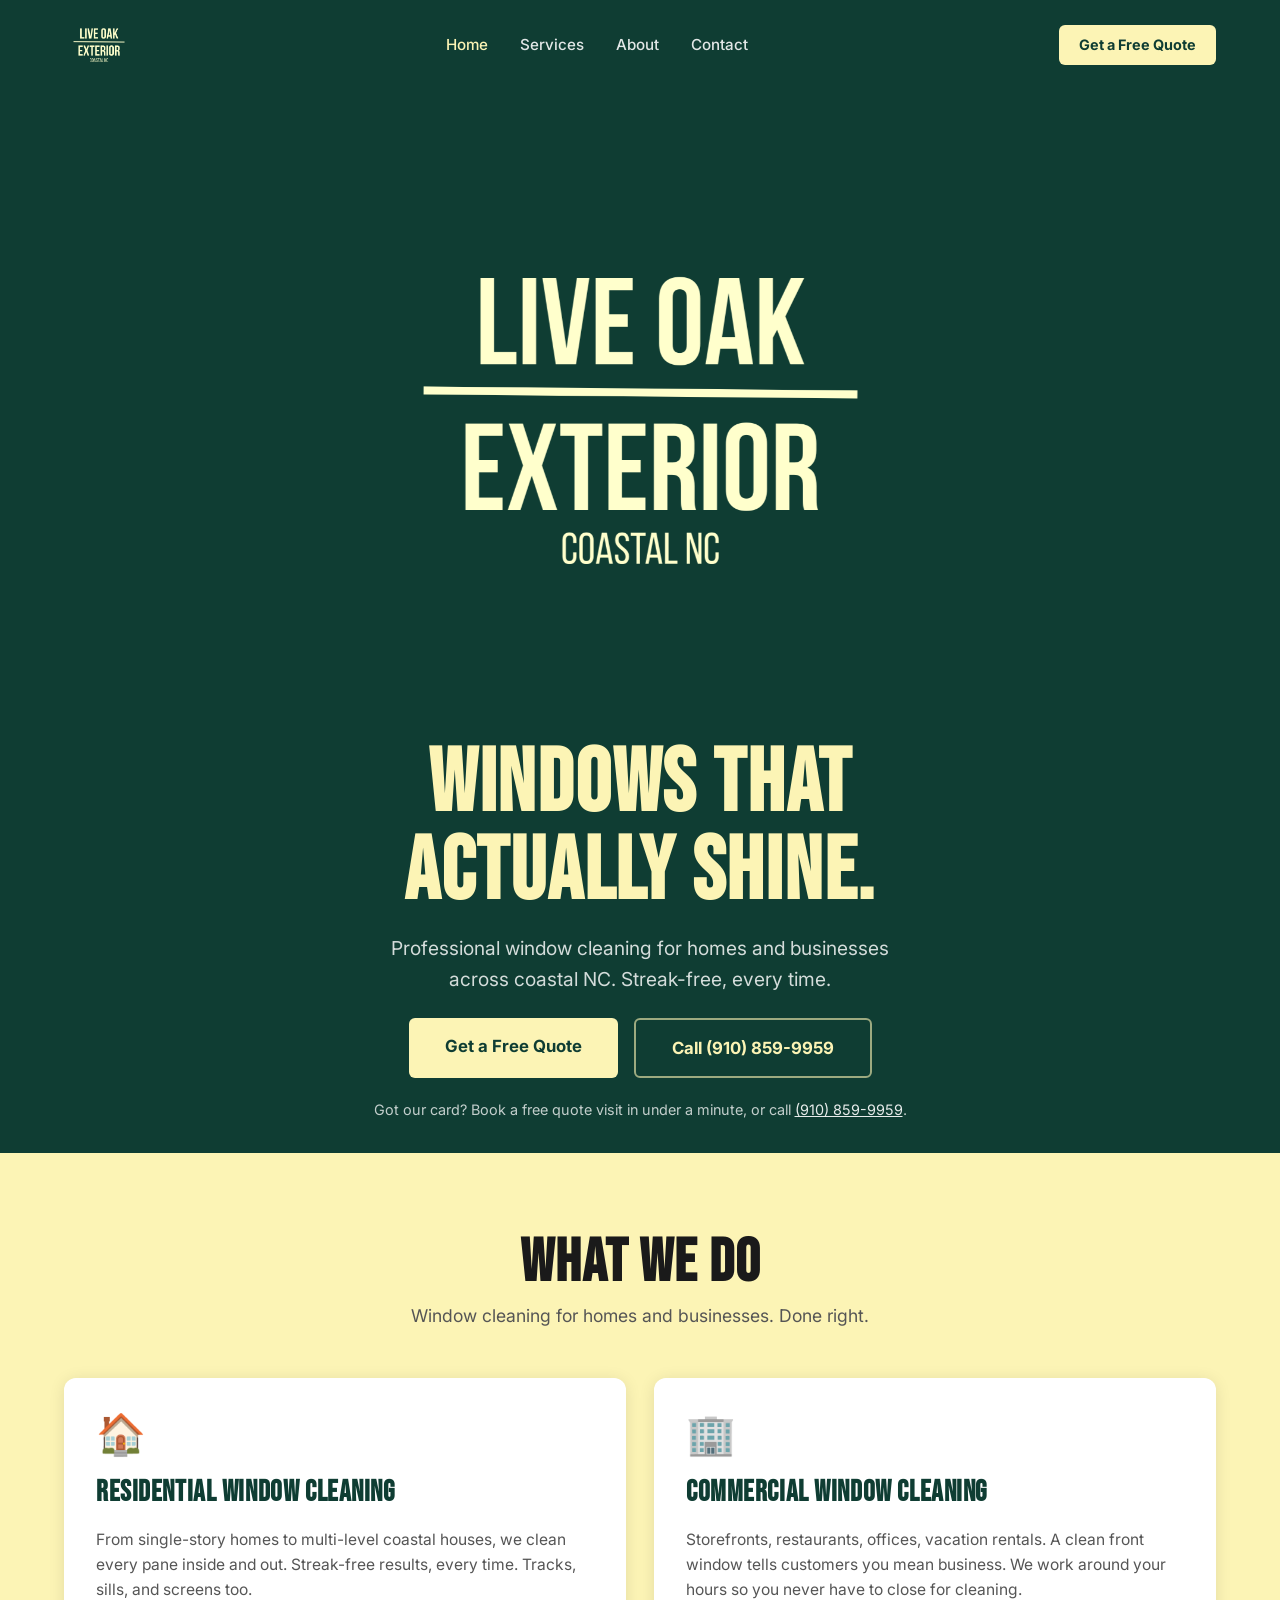
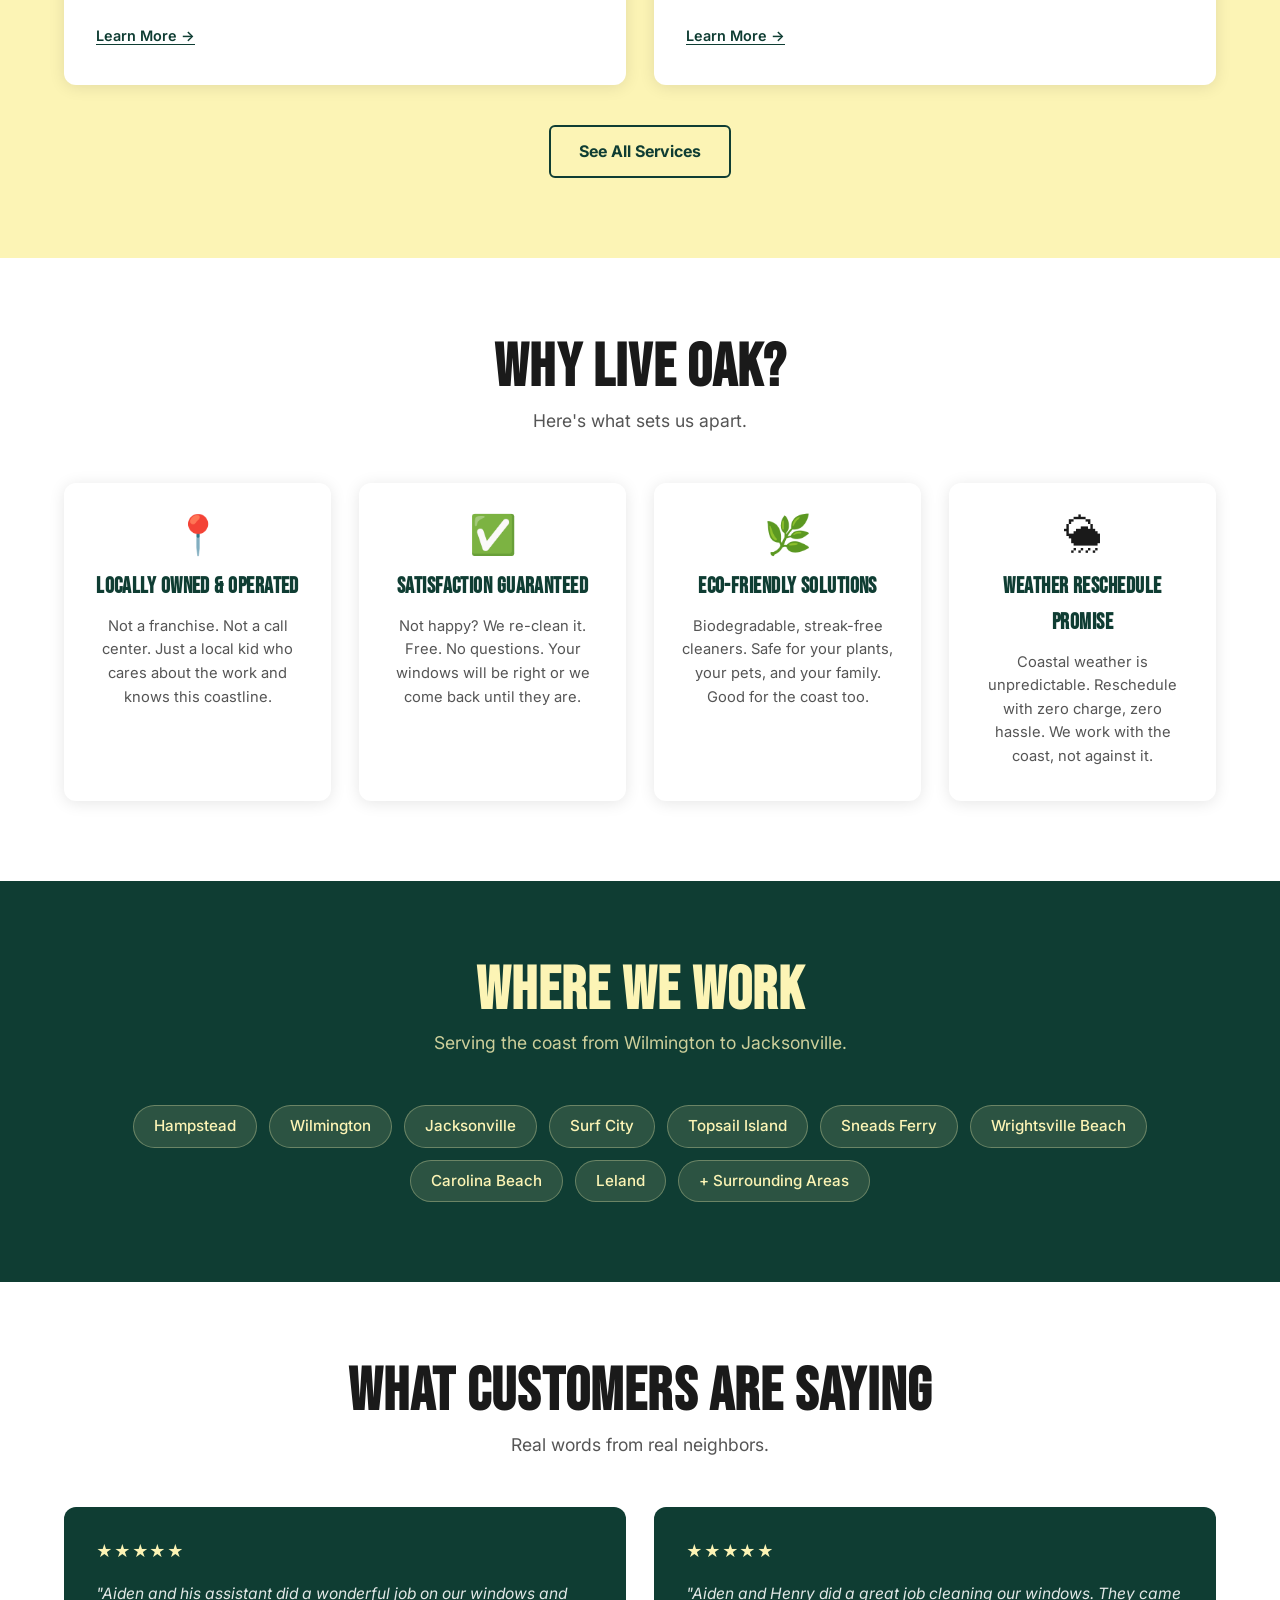
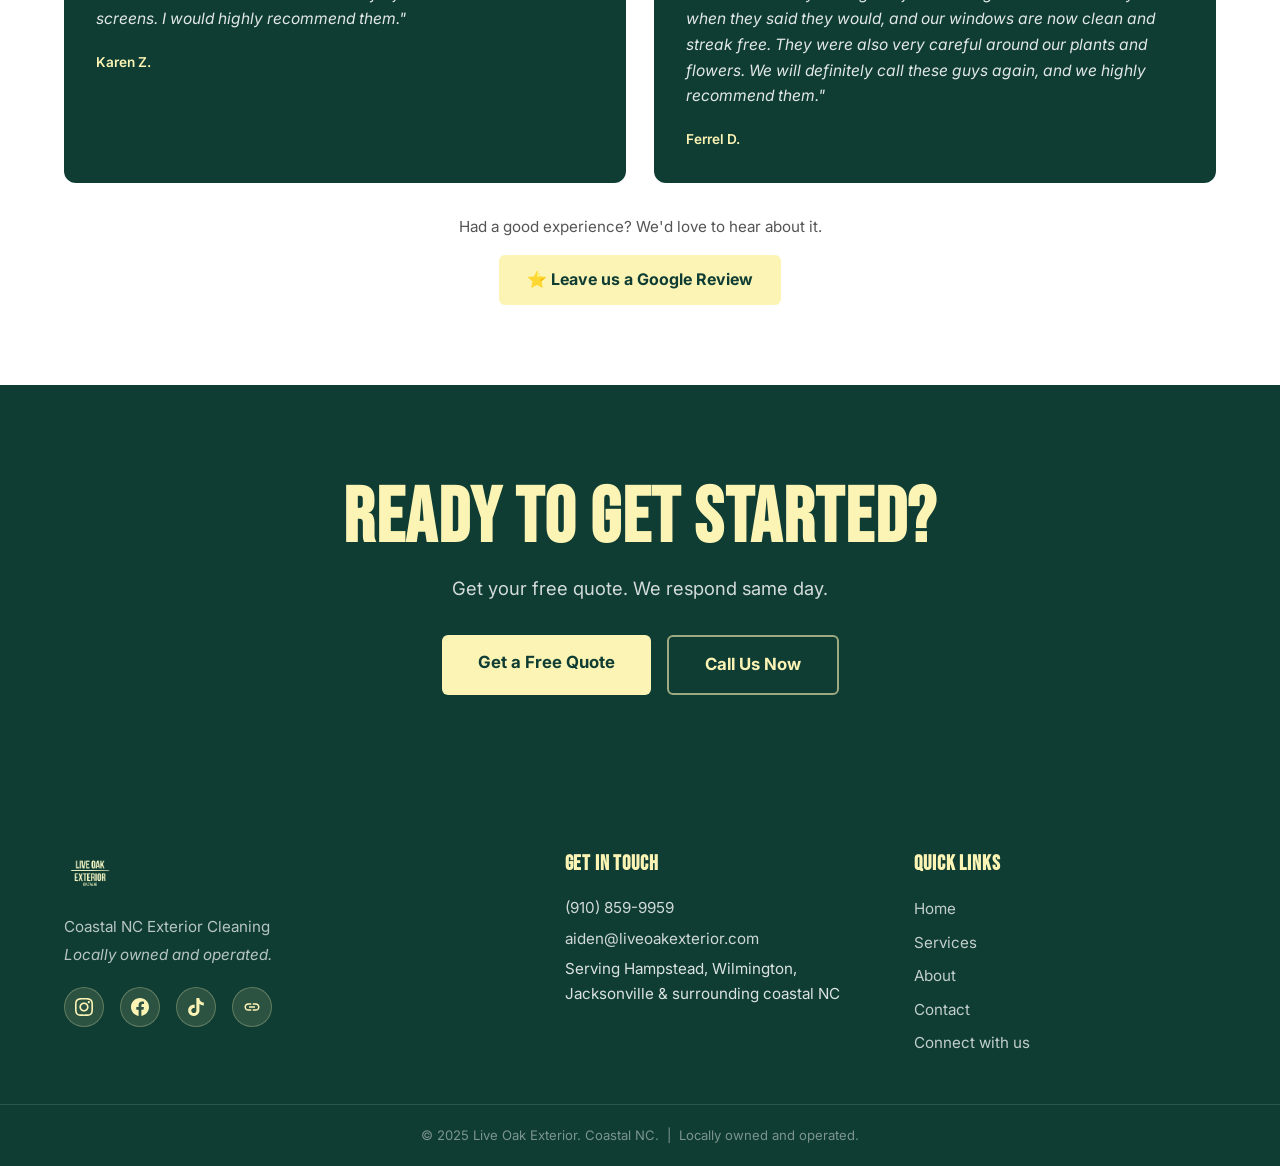
==== commit 0dfe0835: "upgrade contact form, add thank-you page, homepage tweak, site polish - contact.html: new service op" ====
--- a/index.html
+++ b/index.html
@@ -24,7 +24,7 @@
   <link href="https://fonts.googleapis.com/css2?family=Bebas+Neue&family=Inter:wght@400;500;600;700&display=swap" rel="stylesheet">
 
   <!-- Styles -->
-  <link rel="stylesheet" href="/css/styles.css?v=9">
+  <link rel="stylesheet" href="/css/styles.css?v=10">
 
   <!-- Schema.org LocalBusiness -->
   <script type="application/ld+json">
@@ -98,6 +98,7 @@
           <a href="/contact.html" class="btn-primary btn-lg">Get a Free Quote</a>
           <a href="tel:+19108599959" class="btn-outline btn-lg">Call (910) 859-9959</a>
         </div>
+        <p class="fade-in" style="--delay:0.45s;font-size:0.9rem;color:rgba(255,255,255,0.75);margin-top:1.25rem;text-align:center;">Got our card? Book a free quote visit in under a minute, or call <a href="tel:+19108599959" style="color:rgba(255,255,255,0.9);text-decoration:underline;">(910) 859-9959</a>.</p>
       </div>
     </section>
 
--- a/css/styles.css
+++ b/css/styles.css
@@ -775,6 +775,7 @@
 }
 
 .form-group textarea { resize: vertical; min-height: 120px; }
+.form-group input[type="date"] { appearance: auto; -webkit-appearance: auto; }
 
 .form-submit { margin-top: 0.5rem; }
 .form-submit .btn-primary { width: 100%; font-size: 1.05rem; padding: 1rem; }
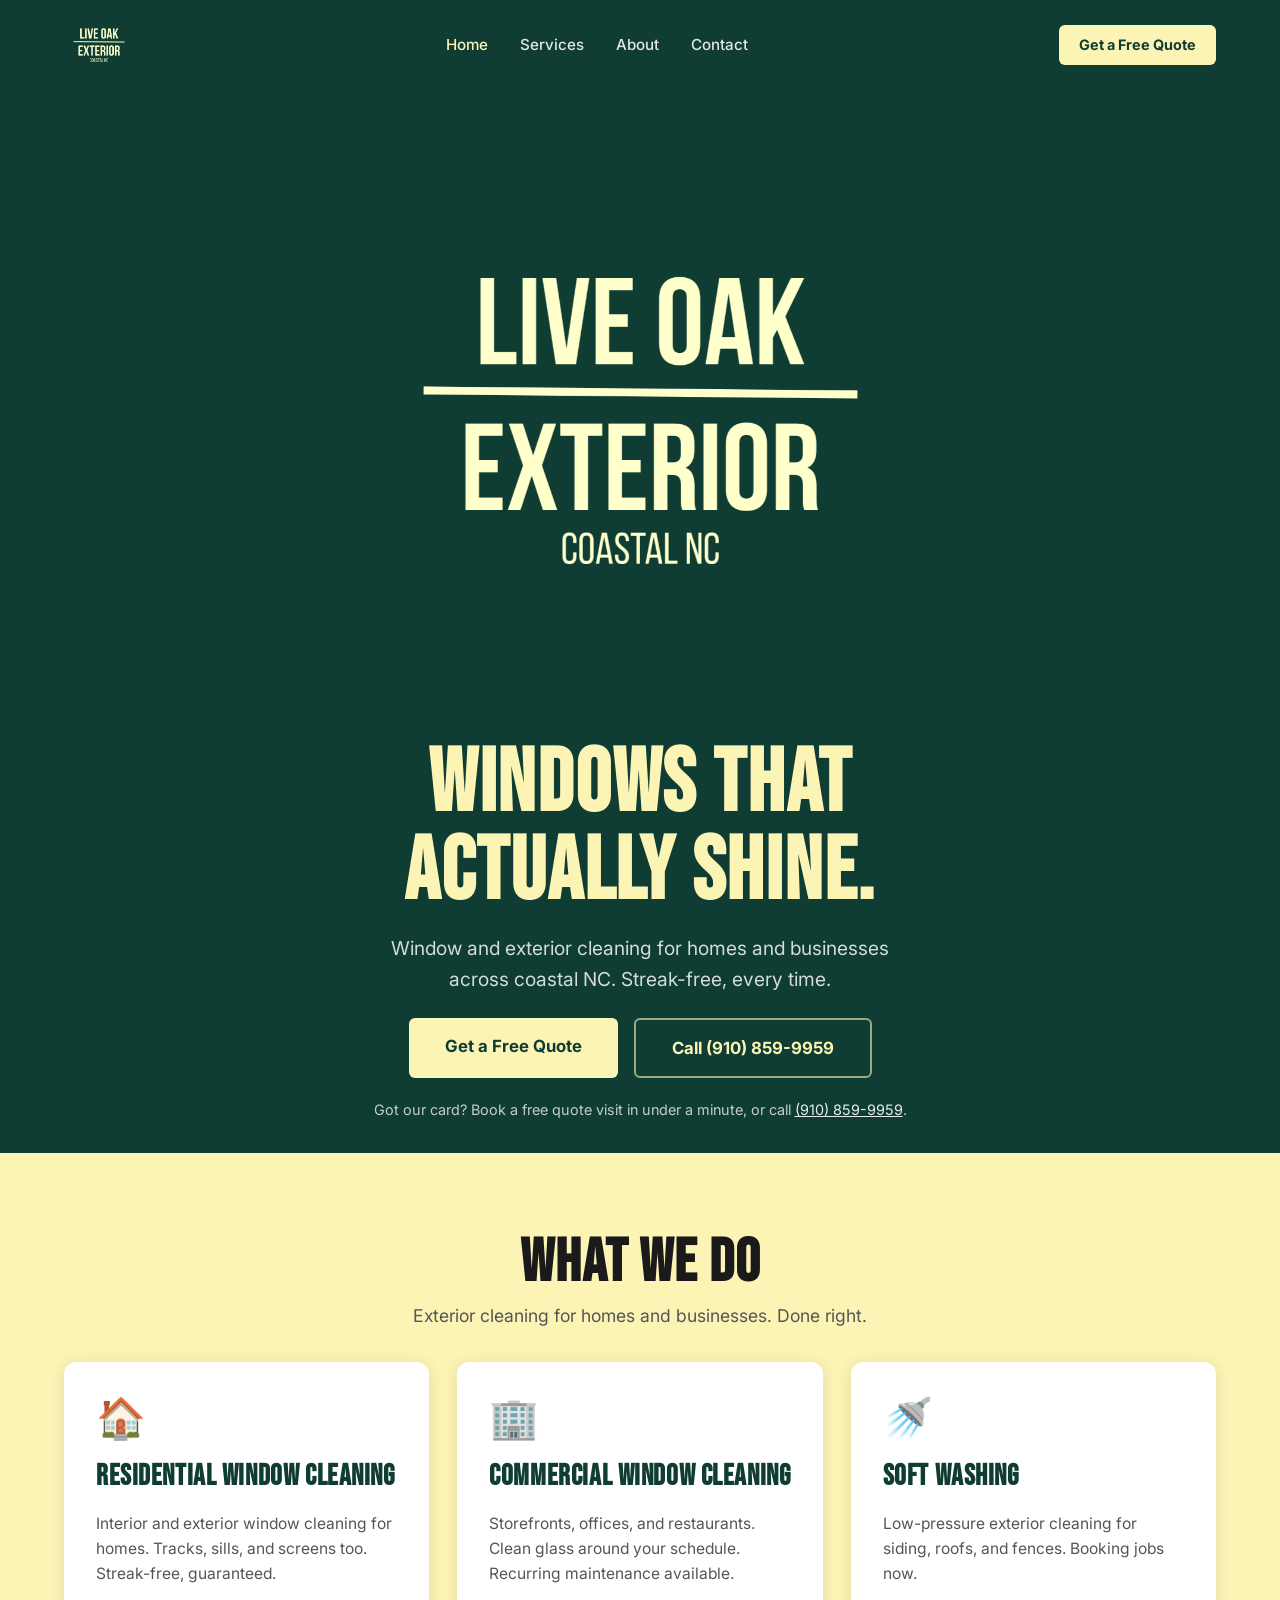
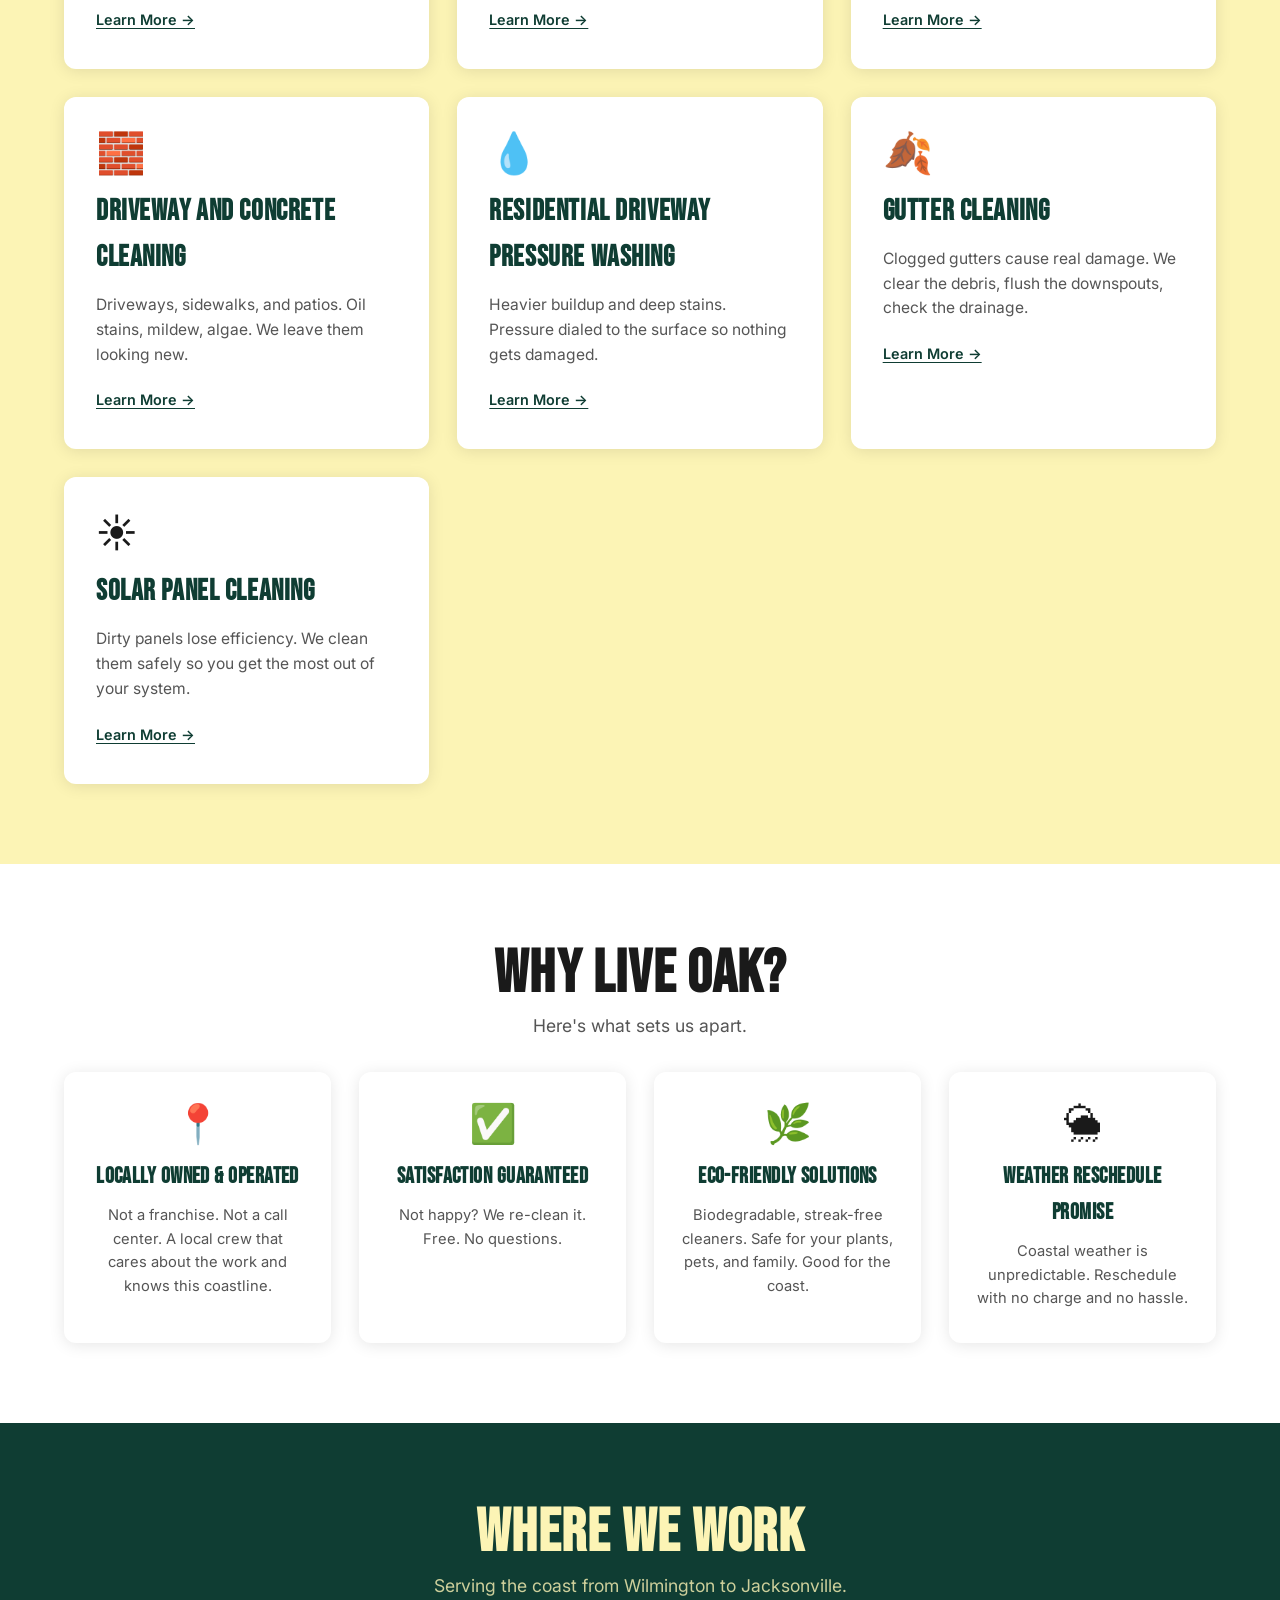
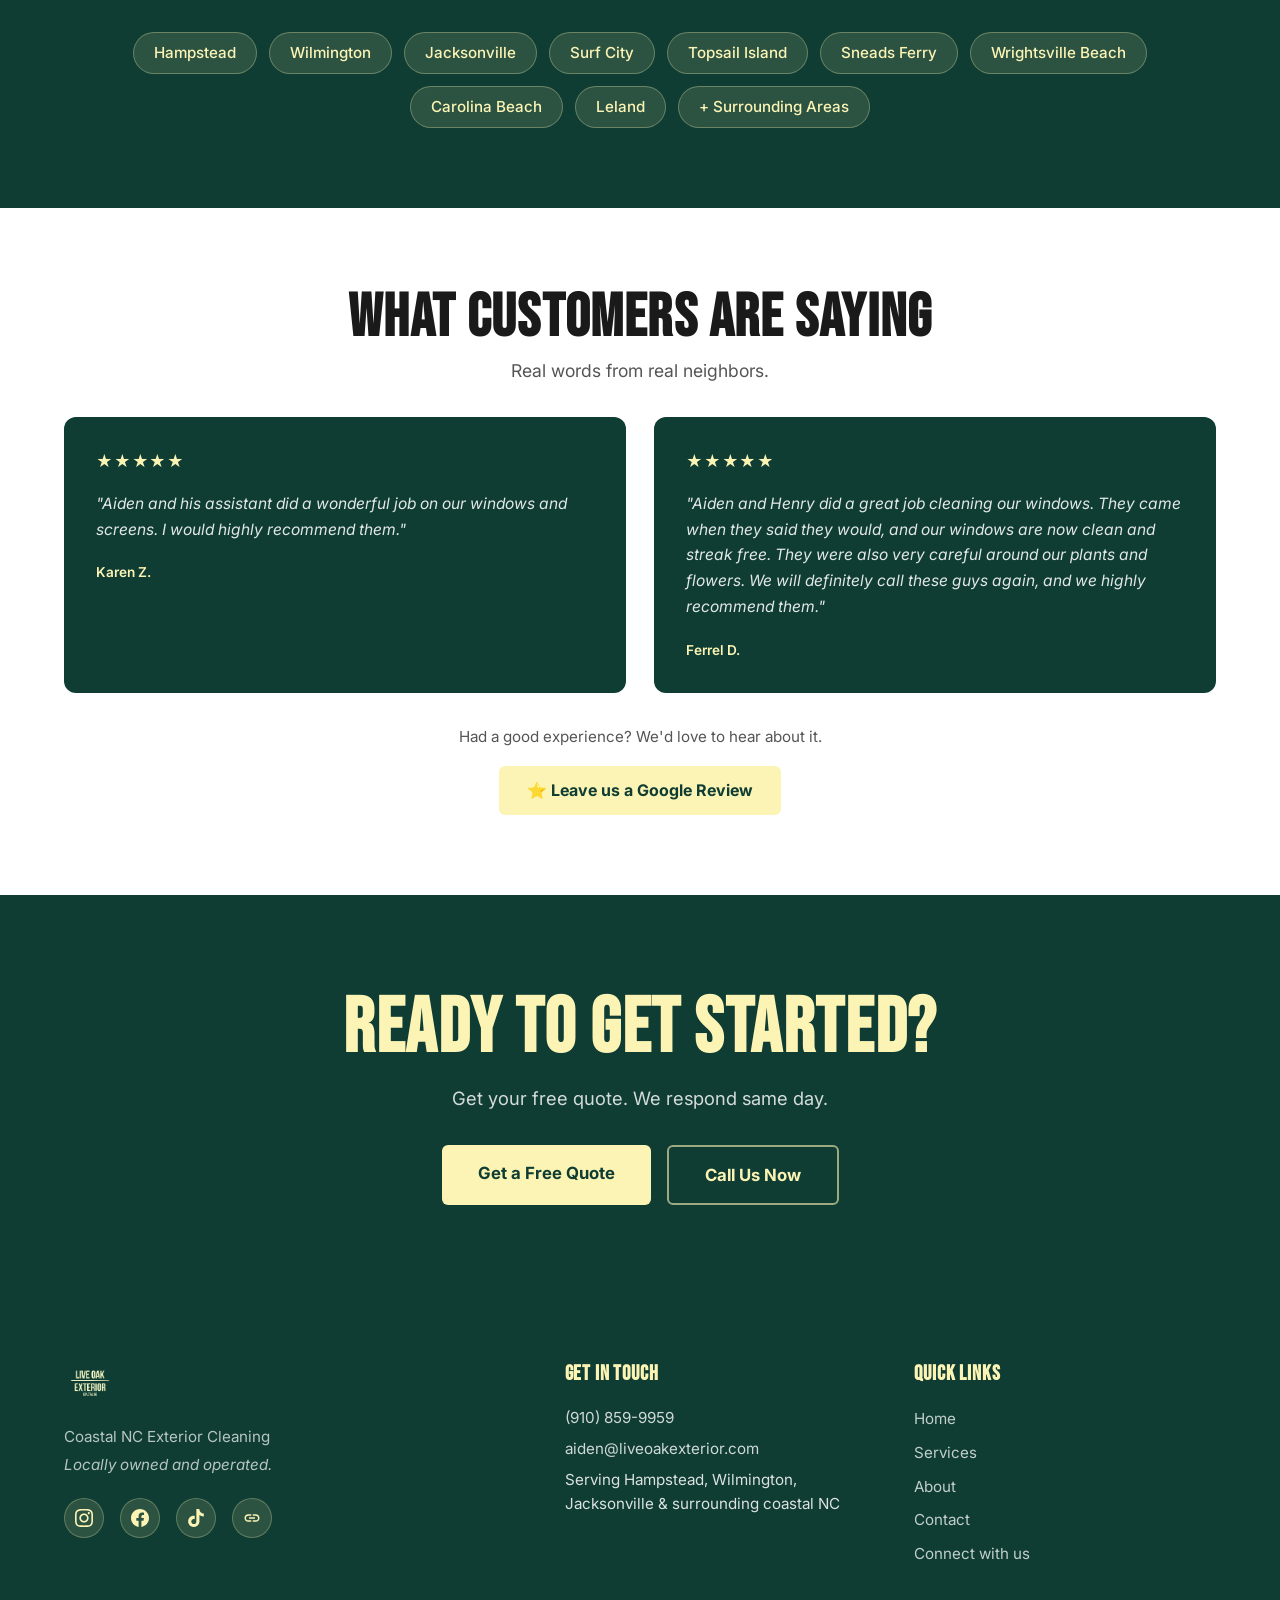
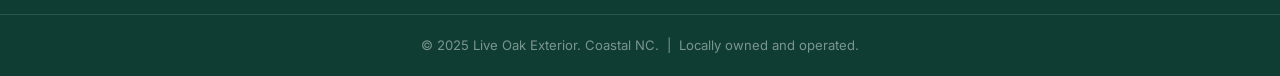
==== commit e1676961: "Treat all services as core offerings, expand homepage to full service list services.html: remove Oth" ====
--- a/index.html
+++ b/index.html
@@ -24,7 +24,7 @@
   <link href="https://fonts.googleapis.com/css2?family=Bebas+Neue&family=Inter:wght@400;500;600;700&display=swap" rel="stylesheet">
 
   <!-- Styles -->
-  <link rel="stylesheet" href="/css/styles.css?v=10">
+  <link rel="stylesheet" href="/css/styles.css?v=12">
 
   <!-- Schema.org LocalBusiness -->
   <script type="application/ld+json">
@@ -93,7 +93,7 @@
       <div class="hero-content">
         <img src="/public/images/liveoaklogo.png" alt="Live Oak Exterior" class="hero-logo fade-in">
         <h1 class="fade-in" style="--delay: 0.1s">Windows that<br>actually shine.</h1>
-        <p class="hero-sub fade-in" style="--delay: 0.2s">Professional window cleaning for homes and businesses across coastal NC. Streak-free, every time.</p>
+        <p class="hero-sub fade-in" style="--delay: 0.2s">Window and exterior cleaning for homes and businesses across coastal NC. Streak-free, every time.</p>
         <div class="hero-cta-row fade-in" style="--delay: 0.3s">
           <a href="/contact.html" class="btn-primary btn-lg">Get a Free Quote</a>
           <a href="tel:+19108599959" class="btn-outline btn-lg">Call (910) 859-9959</a>
@@ -108,30 +108,59 @@
     <section class="section-what section-cream">
       <div class="container">
         <h2 class="section-title text-center fade-in">What We Do</h2>
-        <p class="section-subtitle text-center fade-in" style="margin:0 auto 3rem;">Window cleaning for homes and businesses. Done right.</p>
+        <p class="section-subtitle text-center fade-in" style="margin:0 auto 2rem;">Exterior cleaning for homes and businesses. Done right.</p>
 
         <div class="services-grid">
 
-          <!-- Card 1: Residential Window Cleaning -->
           <div class="service-card fade-in">
             <div class="card-icon">🏠</div>
             <h3>Residential Window Cleaning</h3>
-            <p>From single-story homes to multi-level coastal houses, we clean every pane inside and out. Streak-free results, every time. Tracks, sills, and screens too.</p>
+            <p>Interior and exterior window cleaning for homes. Tracks, sills, and screens too. Streak-free, guaranteed.</p>
             <a href="/services.html#residential" class="card-link">Learn More →</a>
           </div>
 
-          <!-- Card 2: Commercial Window Cleaning -->
-          <div class="service-card fade-in" style="--delay: 0.1s">
+          <div class="service-card fade-in" style="--delay: 0.05s">
             <div class="card-icon">🏢</div>
             <h3>Commercial Window Cleaning</h3>
-            <p>Storefronts, restaurants, offices, vacation rentals. A clean front window tells customers you mean business. We work around your hours so you never have to close for cleaning.</p>
+            <p>Storefronts, offices, and restaurants. Clean glass around your schedule. Recurring maintenance available.</p>
             <a href="/services.html#commercial" class="card-link">Learn More →</a>
           </div>
 
-        </div>
-
-        <div class="text-center" style="margin-top:2.5rem">
-          <a href="/services.html" class="btn-outline-dark fade-in">See All Services</a>
+          <div class="service-card fade-in" style="--delay: 0.1s">
+            <div class="card-icon">🚿</div>
+            <h3>Soft Washing</h3>
+            <p>Low-pressure exterior cleaning for siding, roofs, and fences. Booking jobs now.</p>
+            <a href="/services.html#soft-washing" class="card-link">Learn More →</a>
+          </div>
+
+          <div class="service-card fade-in" style="--delay: 0.15s">
+            <div class="card-icon">🧱</div>
+            <h3>Driveway and Concrete Cleaning</h3>
+            <p>Driveways, sidewalks, and patios. Oil stains, mildew, algae. We leave them looking new.</p>
+            <a href="/services.html#driveway-concrete" class="card-link">Learn More →</a>
+          </div>
+
+          <div class="service-card fade-in" style="--delay: 0.2s">
+            <div class="card-icon">💧</div>
+            <h3>Residential Driveway Pressure Washing</h3>
+            <p>Heavier buildup and deep stains. Pressure dialed to the surface so nothing gets damaged.</p>
+            <a href="/services.html#driveway-pressure" class="card-link">Learn More →</a>
+          </div>
+
+          <div class="service-card fade-in" style="--delay: 0.25s">
+            <div class="card-icon">🍂</div>
+            <h3>Gutter Cleaning</h3>
+            <p>Clogged gutters cause real damage. We clear the debris, flush the downspouts, check the drainage.</p>
+            <a href="/services.html#gutters" class="card-link">Learn More →</a>
+          </div>
+
+          <div class="service-card fade-in" style="--delay: 0.3s">
+            <div class="card-icon">☀️</div>
+            <h3>Solar Panel Cleaning</h3>
+            <p>Dirty panels lose efficiency. We clean them safely so you get the most out of your system.</p>
+            <a href="/services.html#solar" class="card-link">Learn More →</a>
+          </div>
+
         </div>
       </div>
     </section>
@@ -142,32 +171,32 @@
     <section class="section-why section-white">
       <div class="container">
         <h2 class="section-title text-center fade-in">Why Live Oak?</h2>
-        <p class="section-subtitle text-center fade-in" style="margin:0 auto 3rem;">Here's what sets us apart.</p>
+        <p class="section-subtitle text-center fade-in" style="margin:0 auto 2rem;">Here's what sets us apart.</p>
 
         <div class="values-grid">
 
           <div class="value-card fade-in">
             <div class="value-icon">📍</div>
             <h3>Locally Owned &amp; Operated</h3>
-            <p>Not a franchise. Not a call center. Just a local kid who cares about the work and knows this coastline.</p>
+            <p>Not a franchise. Not a call center. A local crew that cares about the work and knows this coastline.</p>
           </div>
 
           <div class="value-card fade-in" style="--delay: 0.1s">
             <div class="value-icon">✅</div>
             <h3>Satisfaction Guaranteed</h3>
-            <p>Not happy? We re-clean it. Free. No questions. Your windows will be right or we come back until they are.</p>
+            <p>Not happy? We re-clean it. Free. No questions.</p>
           </div>
 
           <div class="value-card fade-in" style="--delay: 0.2s">
             <div class="value-icon">🌿</div>
             <h3>Eco-Friendly Solutions</h3>
-            <p>Biodegradable, streak-free cleaners. Safe for your plants, your pets, and your family. Good for the coast too.</p>
+            <p>Biodegradable, streak-free cleaners. Safe for your plants, pets, and family. Good for the coast.</p>
           </div>
 
           <div class="value-card fade-in" style="--delay: 0.3s">
             <div class="value-icon">🌦</div>
             <h3>Weather Reschedule Promise</h3>
-            <p>Coastal weather is unpredictable. Reschedule with zero charge, zero hassle. We work with the coast, not against it.</p>
+            <p>Coastal weather is unpredictable. Reschedule with no charge and no hassle.</p>
           </div>
 
         </div>
@@ -180,7 +209,7 @@
     <section class="section-area section-evergreen">
       <div class="container text-center">
         <h2 class="section-title fade-in" style="color:var(--cream)">Where We Work</h2>
-        <p class="section-subtitle fade-in" style="color:rgba(252,244,181,0.8);margin:0 auto 3rem;">Serving the coast from Wilmington to Jacksonville.</p>
+        <p class="section-subtitle fade-in" style="color:rgba(252,244,181,0.8);margin:0 auto 2rem;">Serving the coast from Wilmington to Jacksonville.</p>
 
         <div class="area-grid fade-in">
           <span class="area-tag">Hampstead</span>
@@ -201,7 +230,7 @@
     <section class="section-testimonials section-white">
       <div class="container">
         <h2 class="section-title text-center fade-in">What Customers Are Saying</h2>
-        <p class="section-subtitle text-center fade-in" style="margin:0 auto 3rem;">Real words from real neighbors.</p>
+        <p class="section-subtitle text-center fade-in" style="margin:0 auto 2rem;">Real words from real neighbors.</p>
 
         <div class="testimonials-grid">
 
--- a/css/styles.css
+++ b/css/styles.css
@@ -779,6 +779,8 @@
 
 .form-submit { margin-top: 0.5rem; }
 .form-submit .btn-primary { width: 100%; font-size: 1.05rem; padding: 1rem; }
+.field-invalid { border-color: #c0392b !important; }
+.field-error { color: #c0392b; font-size: 0.85rem; margin-top: 0.35rem; display: block; }
 
 .form-success {
   display: none;
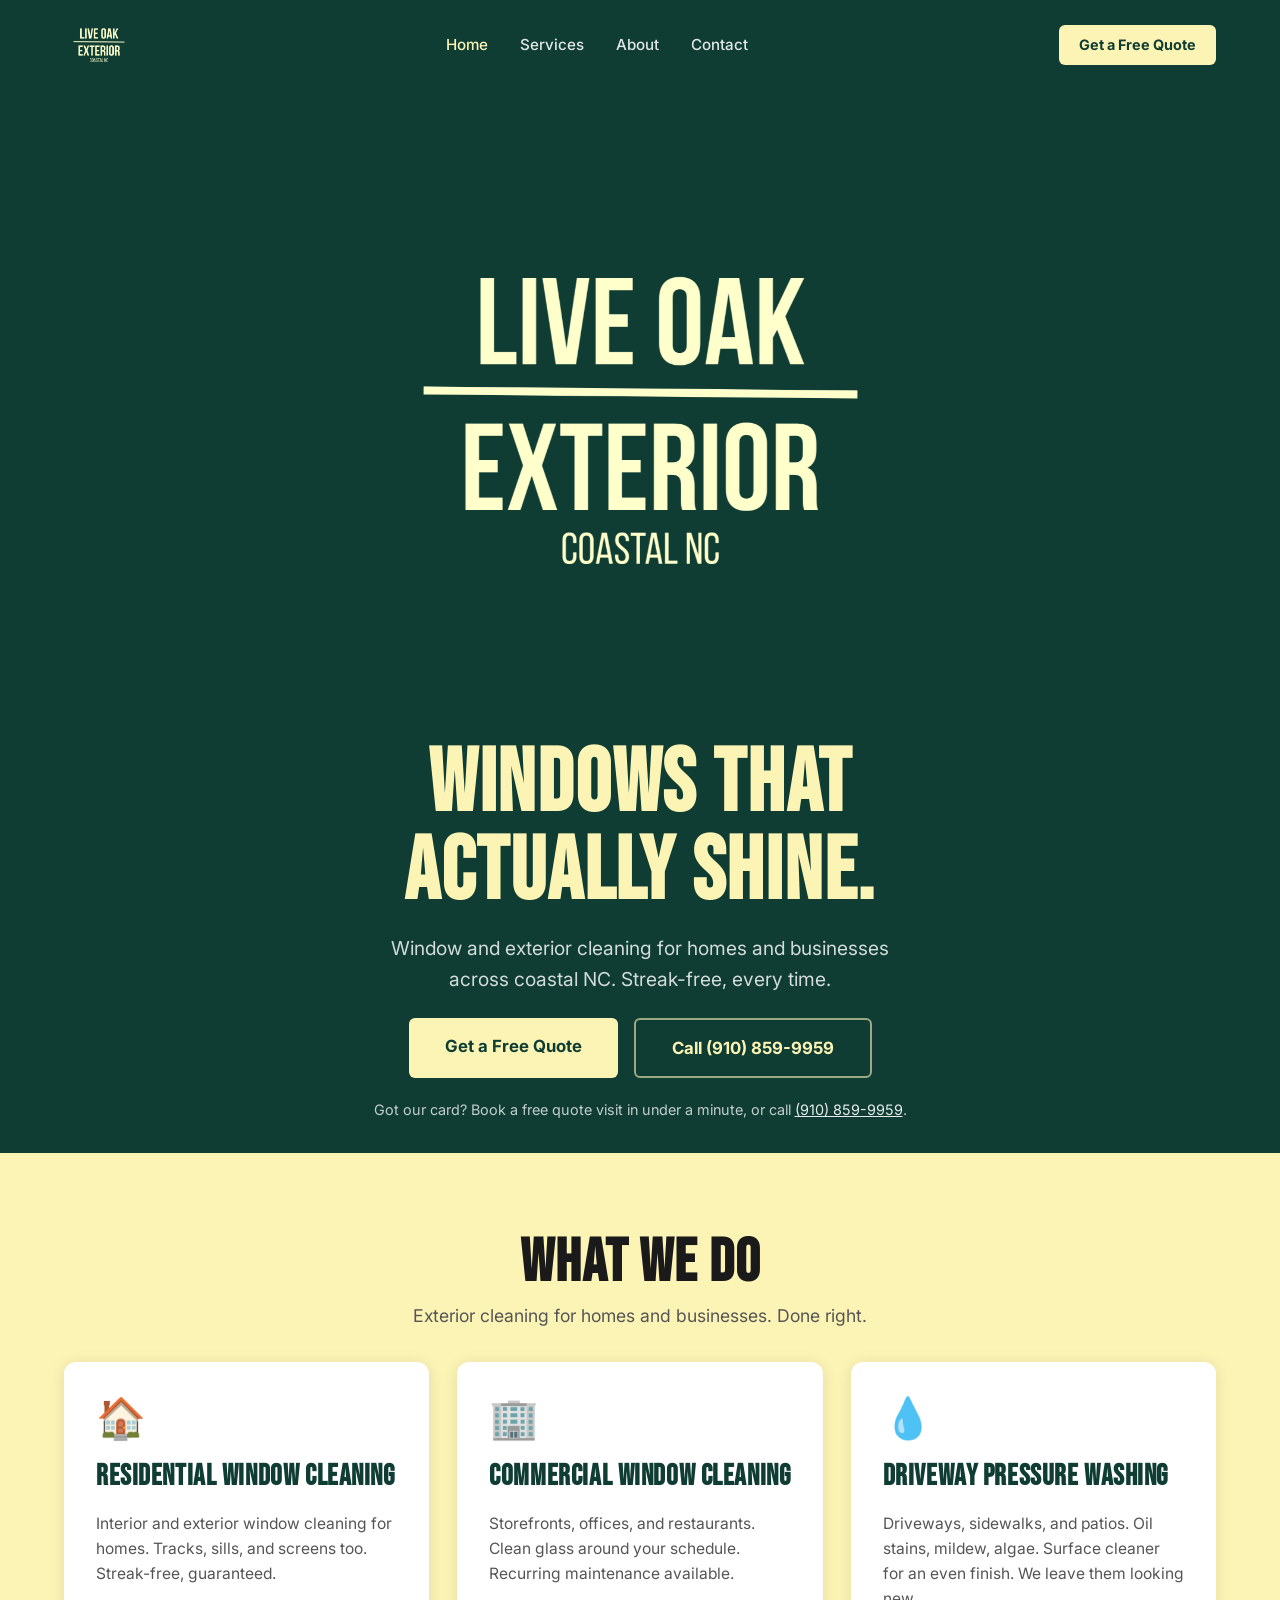
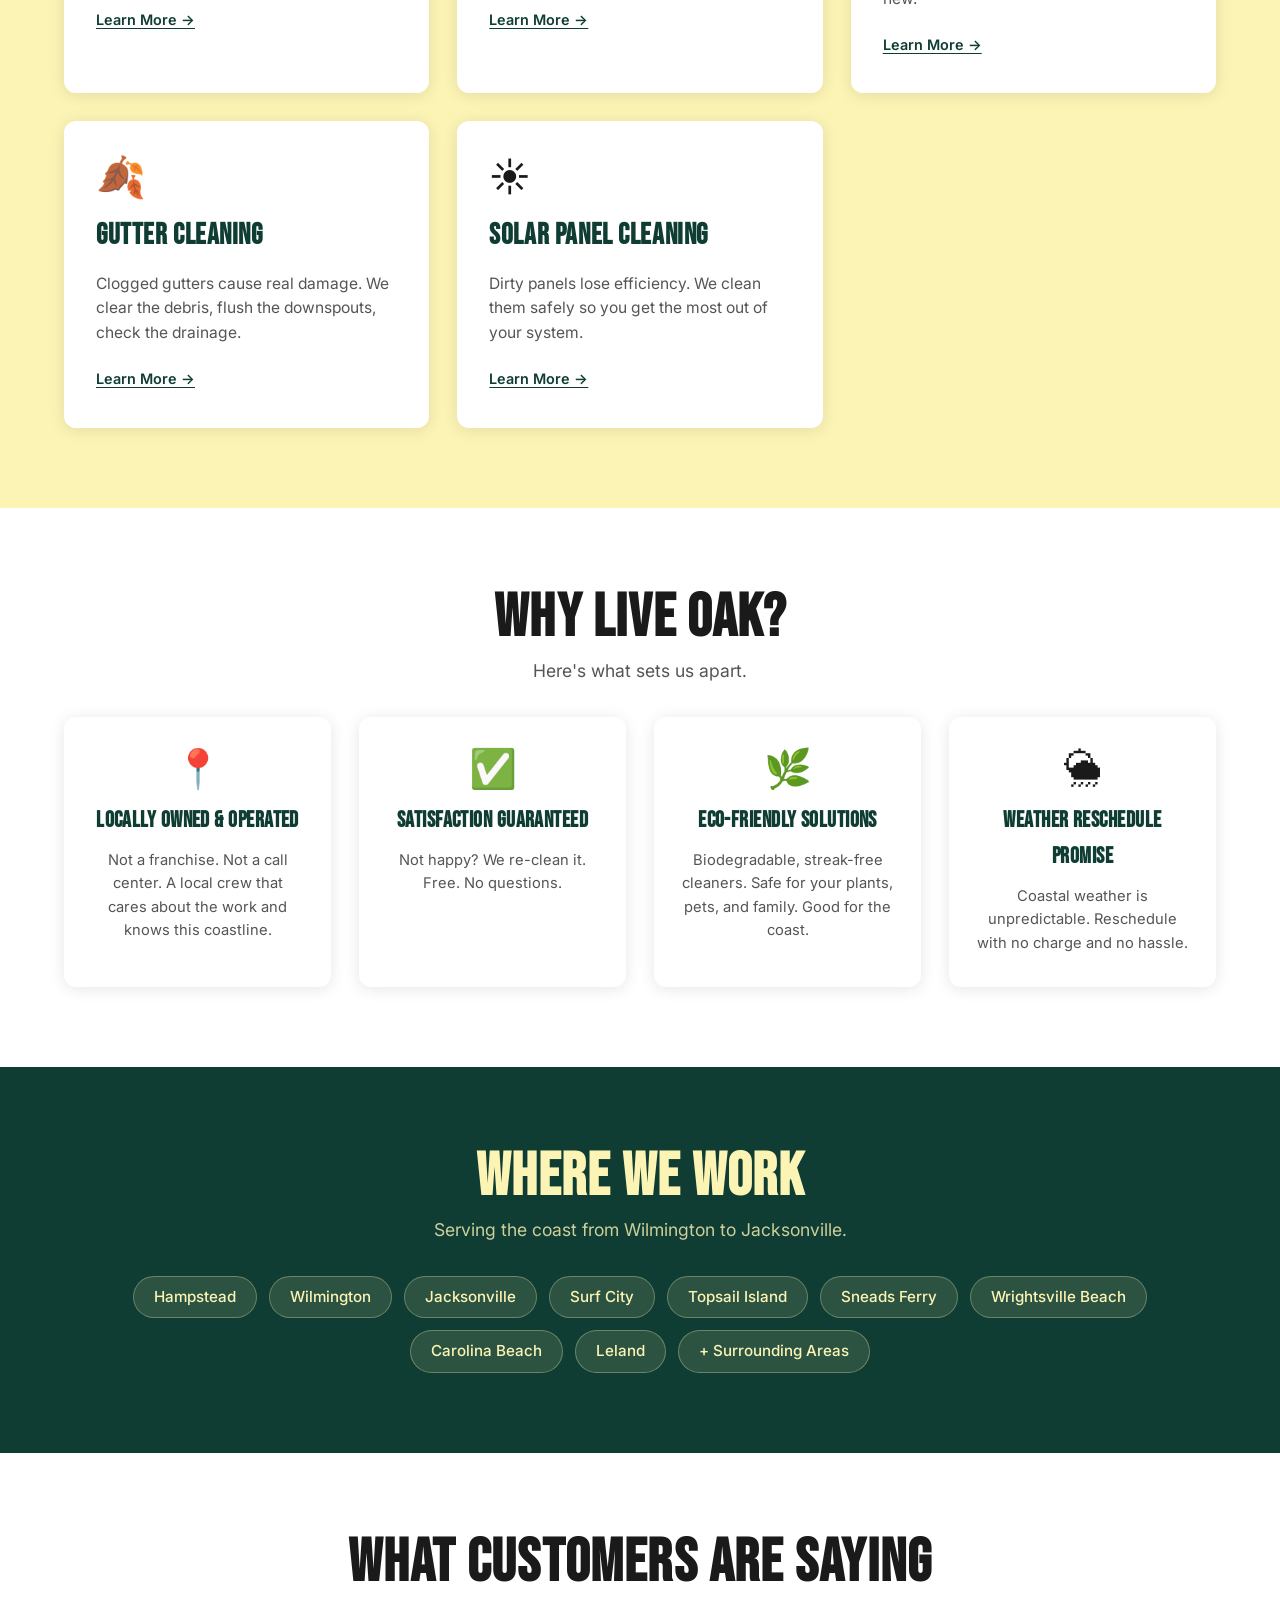
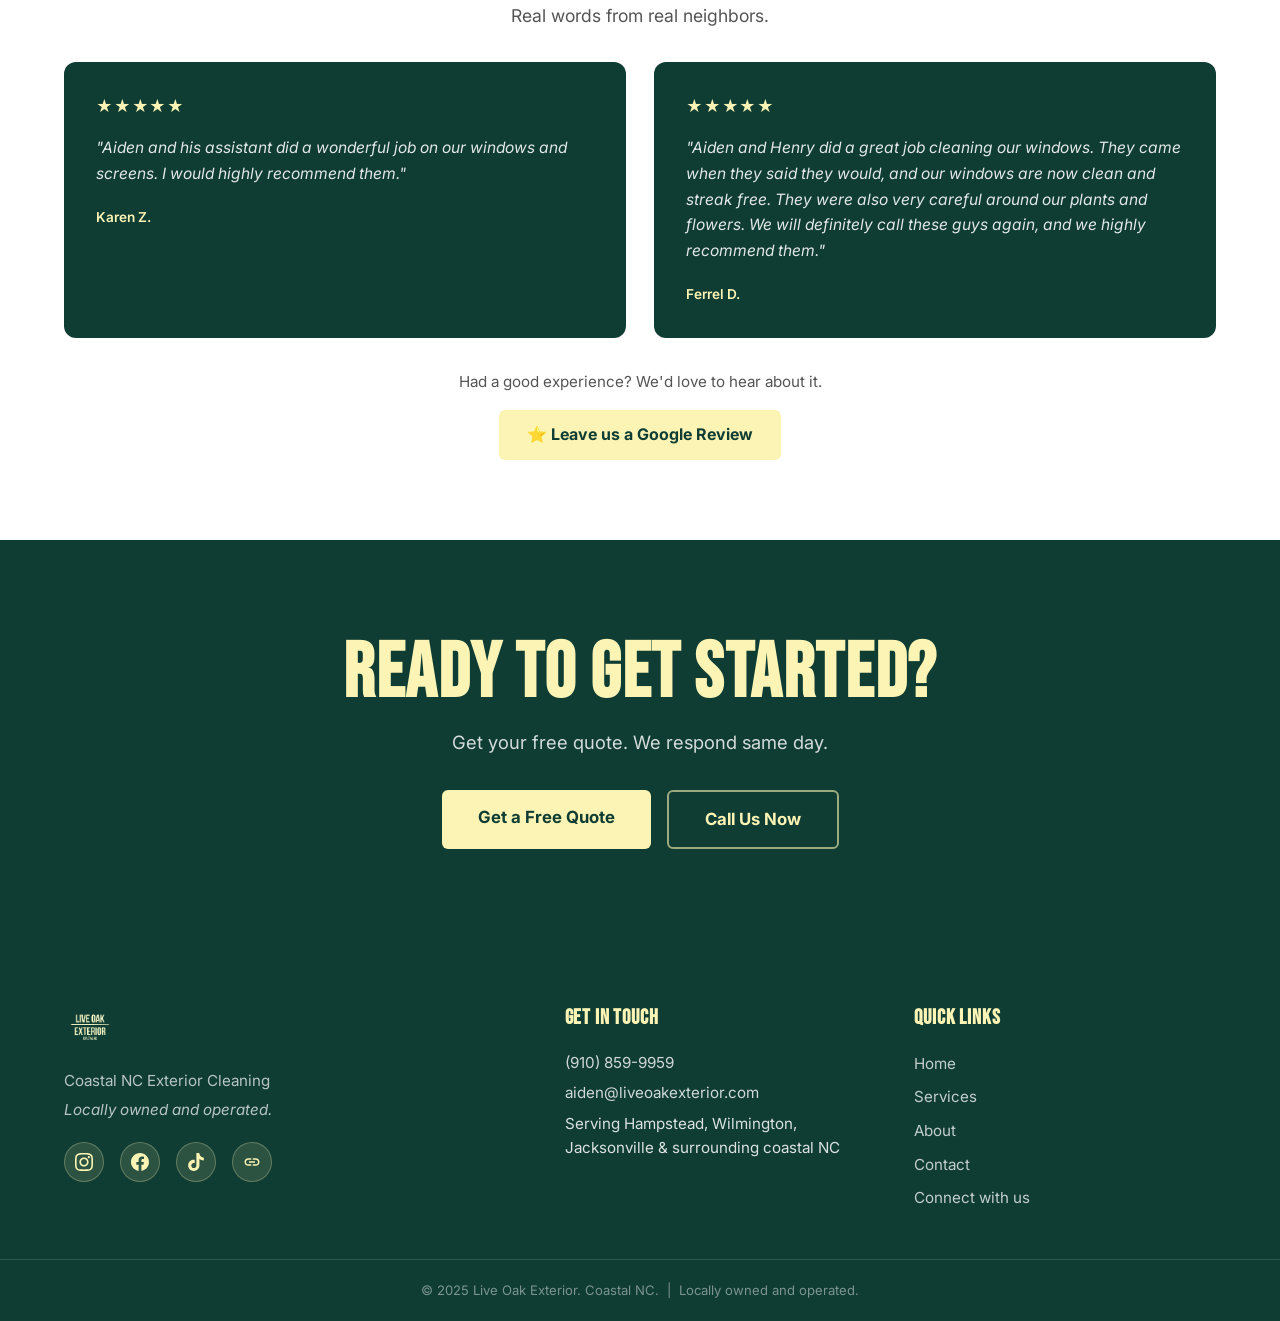
==== commit b7e8dc9a: "Trim service list to 5 core offerings Remove Soft Washing and Driveway and Concrete Cleaning from bo" ====
--- a/index.html
+++ b/index.html
@@ -127,34 +127,20 @@
           </div>
 
           <div class="service-card fade-in" style="--delay: 0.1s">
-            <div class="card-icon">🚿</div>
-            <h3>Soft Washing</h3>
-            <p>Low-pressure exterior cleaning for siding, roofs, and fences. Booking jobs now.</p>
-            <a href="/services.html#soft-washing" class="card-link">Learn More →</a>
+            <div class="card-icon">💧</div>
+            <h3>Driveway Pressure Washing</h3>
+            <p>Driveways, sidewalks, and patios. Oil stains, mildew, algae. Surface cleaner for an even finish. We leave them looking new.</p>
+            <a href="/services.html#driveway" class="card-link">Learn More →</a>
           </div>
 
           <div class="service-card fade-in" style="--delay: 0.15s">
-            <div class="card-icon">🧱</div>
-            <h3>Driveway and Concrete Cleaning</h3>
-            <p>Driveways, sidewalks, and patios. Oil stains, mildew, algae. We leave them looking new.</p>
-            <a href="/services.html#driveway-concrete" class="card-link">Learn More →</a>
-          </div>
-
-          <div class="service-card fade-in" style="--delay: 0.2s">
-            <div class="card-icon">💧</div>
-            <h3>Residential Driveway Pressure Washing</h3>
-            <p>Heavier buildup and deep stains. Pressure dialed to the surface so nothing gets damaged.</p>
-            <a href="/services.html#driveway-pressure" class="card-link">Learn More →</a>
-          </div>
-
-          <div class="service-card fade-in" style="--delay: 0.25s">
             <div class="card-icon">🍂</div>
             <h3>Gutter Cleaning</h3>
             <p>Clogged gutters cause real damage. We clear the debris, flush the downspouts, check the drainage.</p>
             <a href="/services.html#gutters" class="card-link">Learn More →</a>
           </div>
 
-          <div class="service-card fade-in" style="--delay: 0.3s">
+          <div class="service-card fade-in" style="--delay: 0.2s">
             <div class="card-icon">☀️</div>
             <h3>Solar Panel Cleaning</h3>
             <p>Dirty panels lose efficiency. We clean them safely so you get the most out of your system.</p>
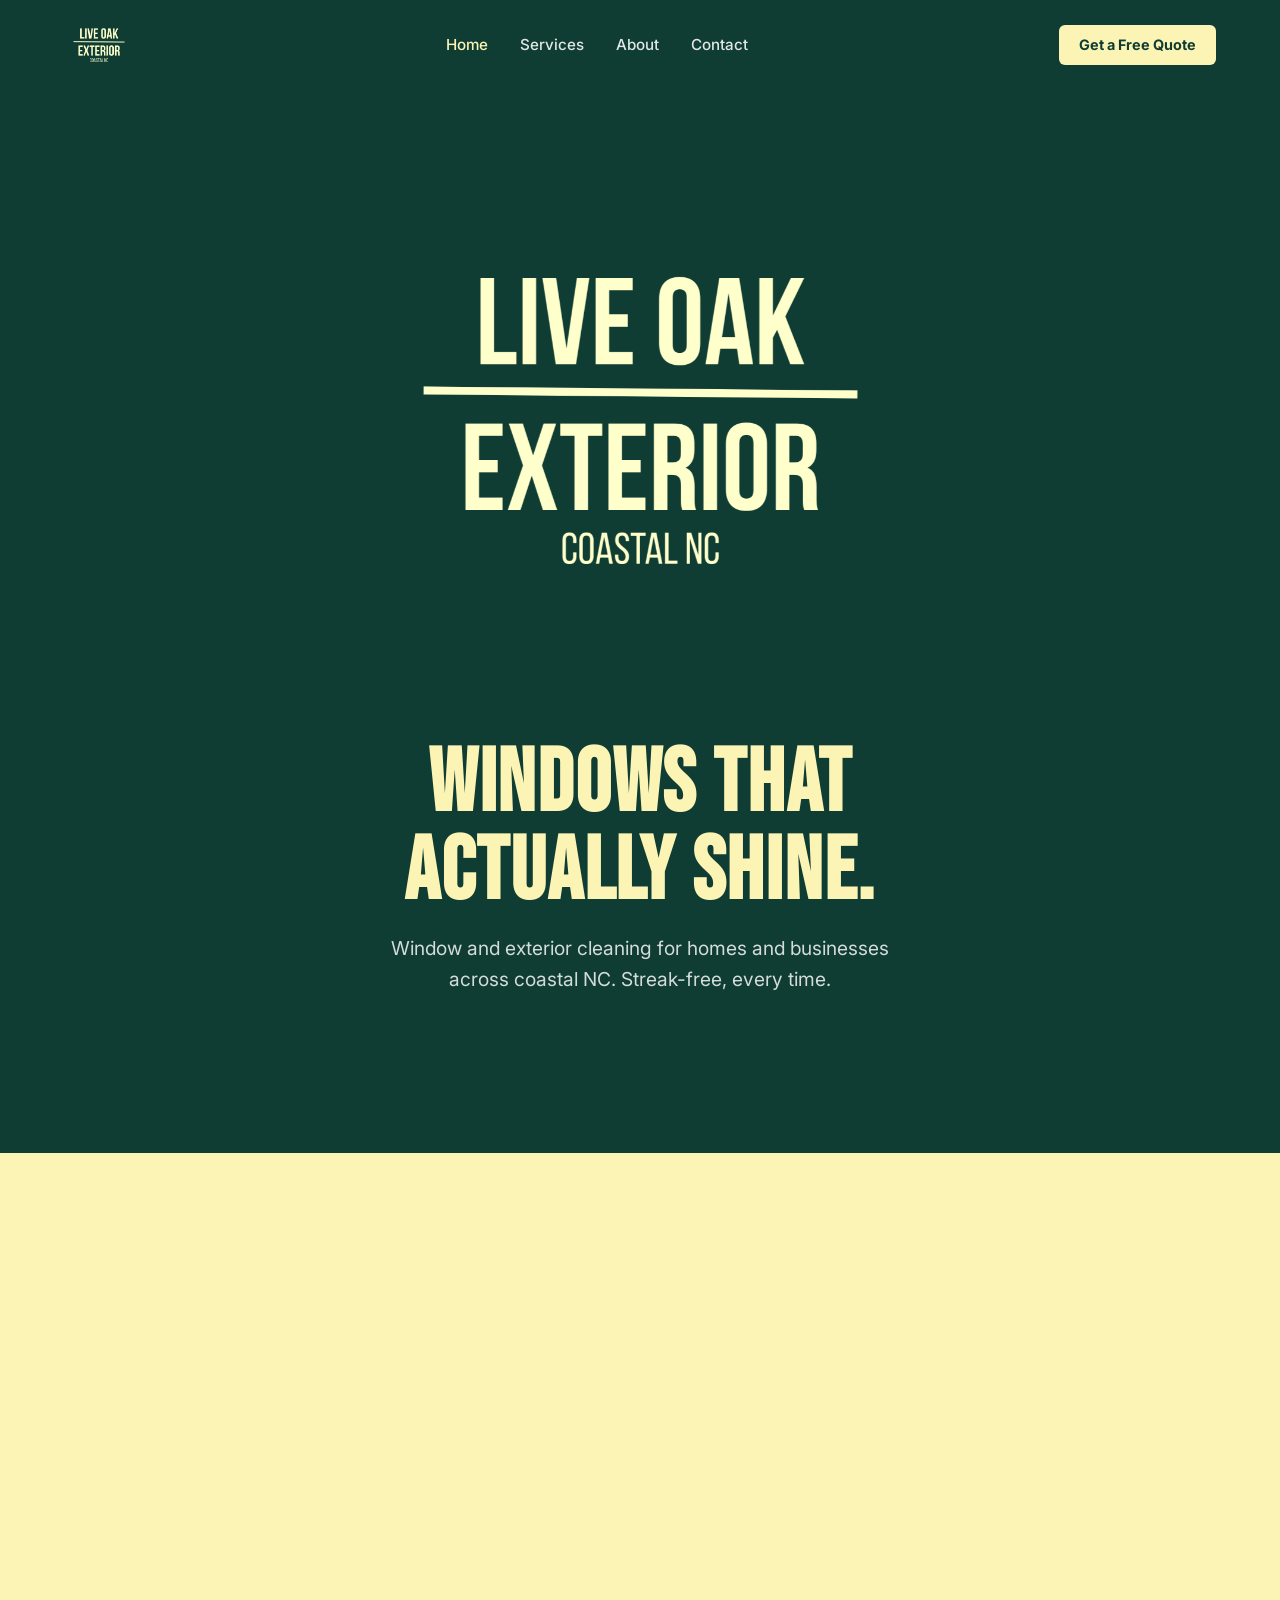
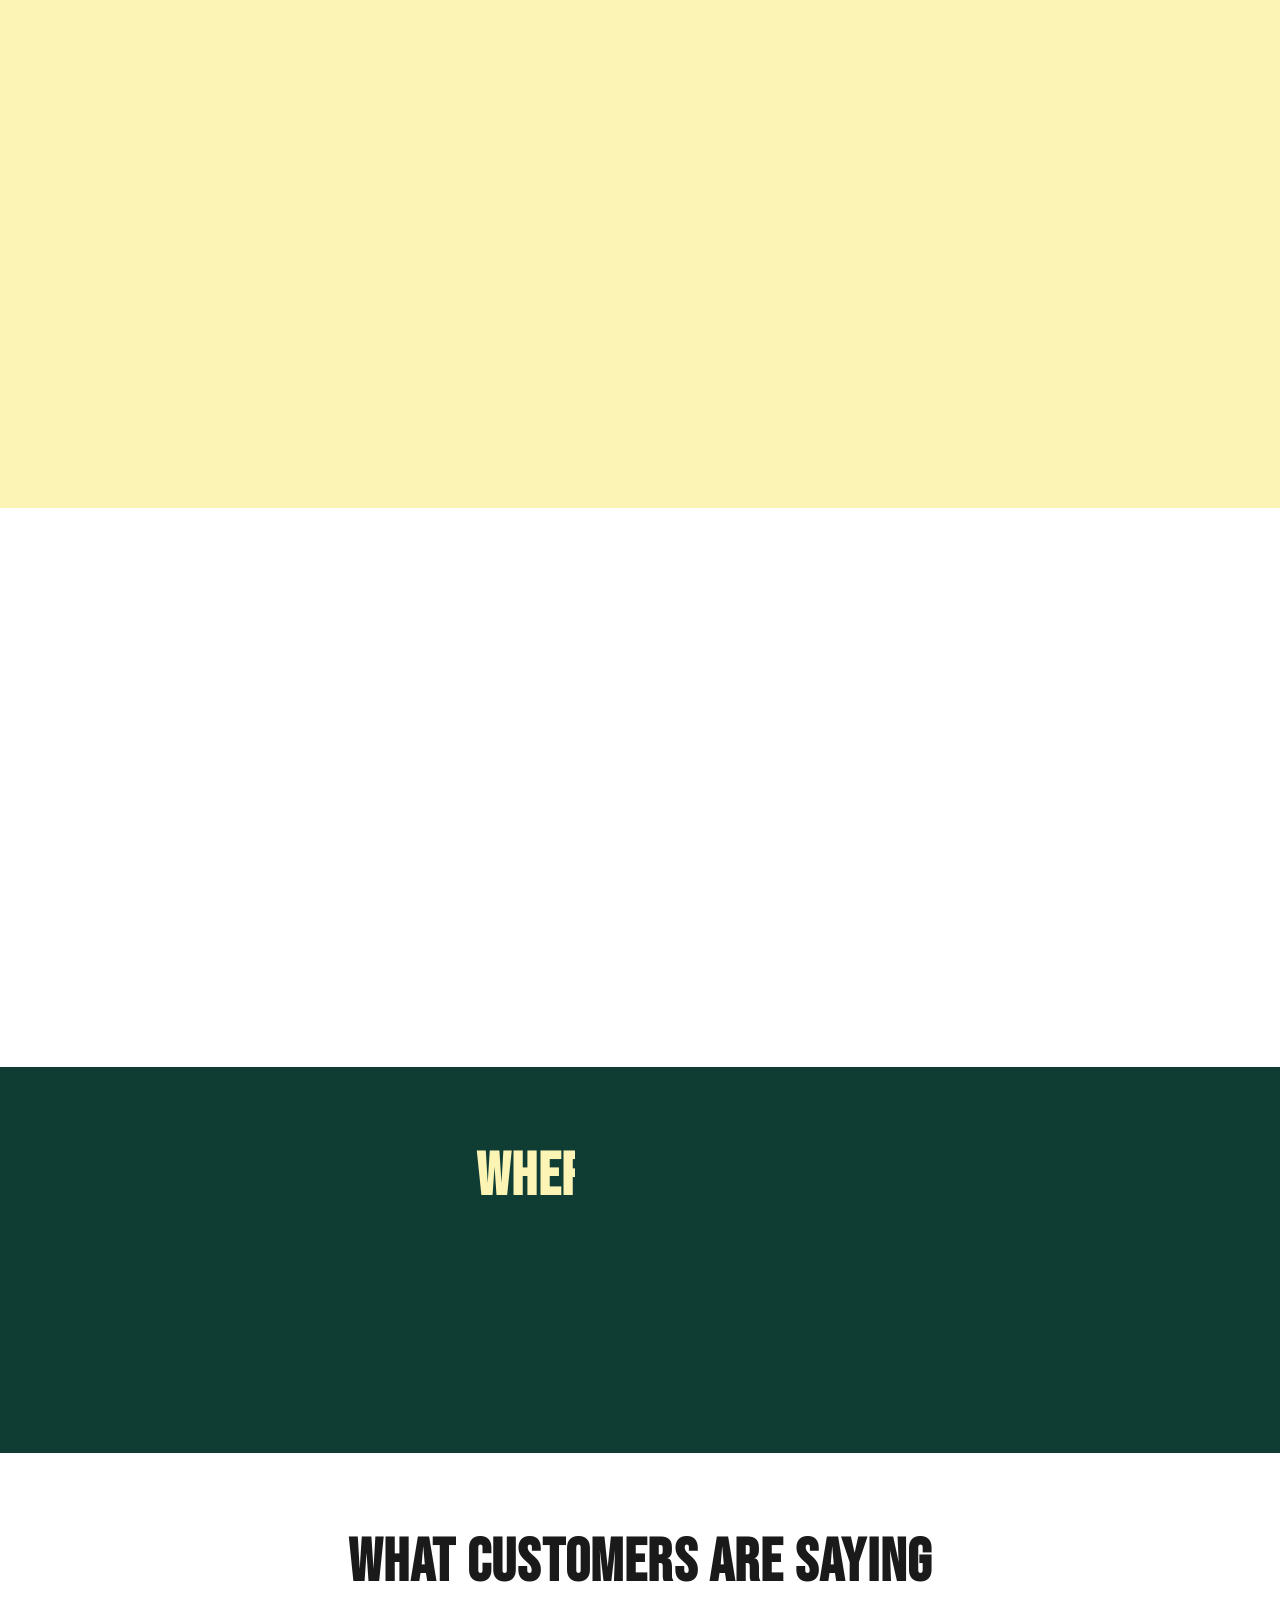
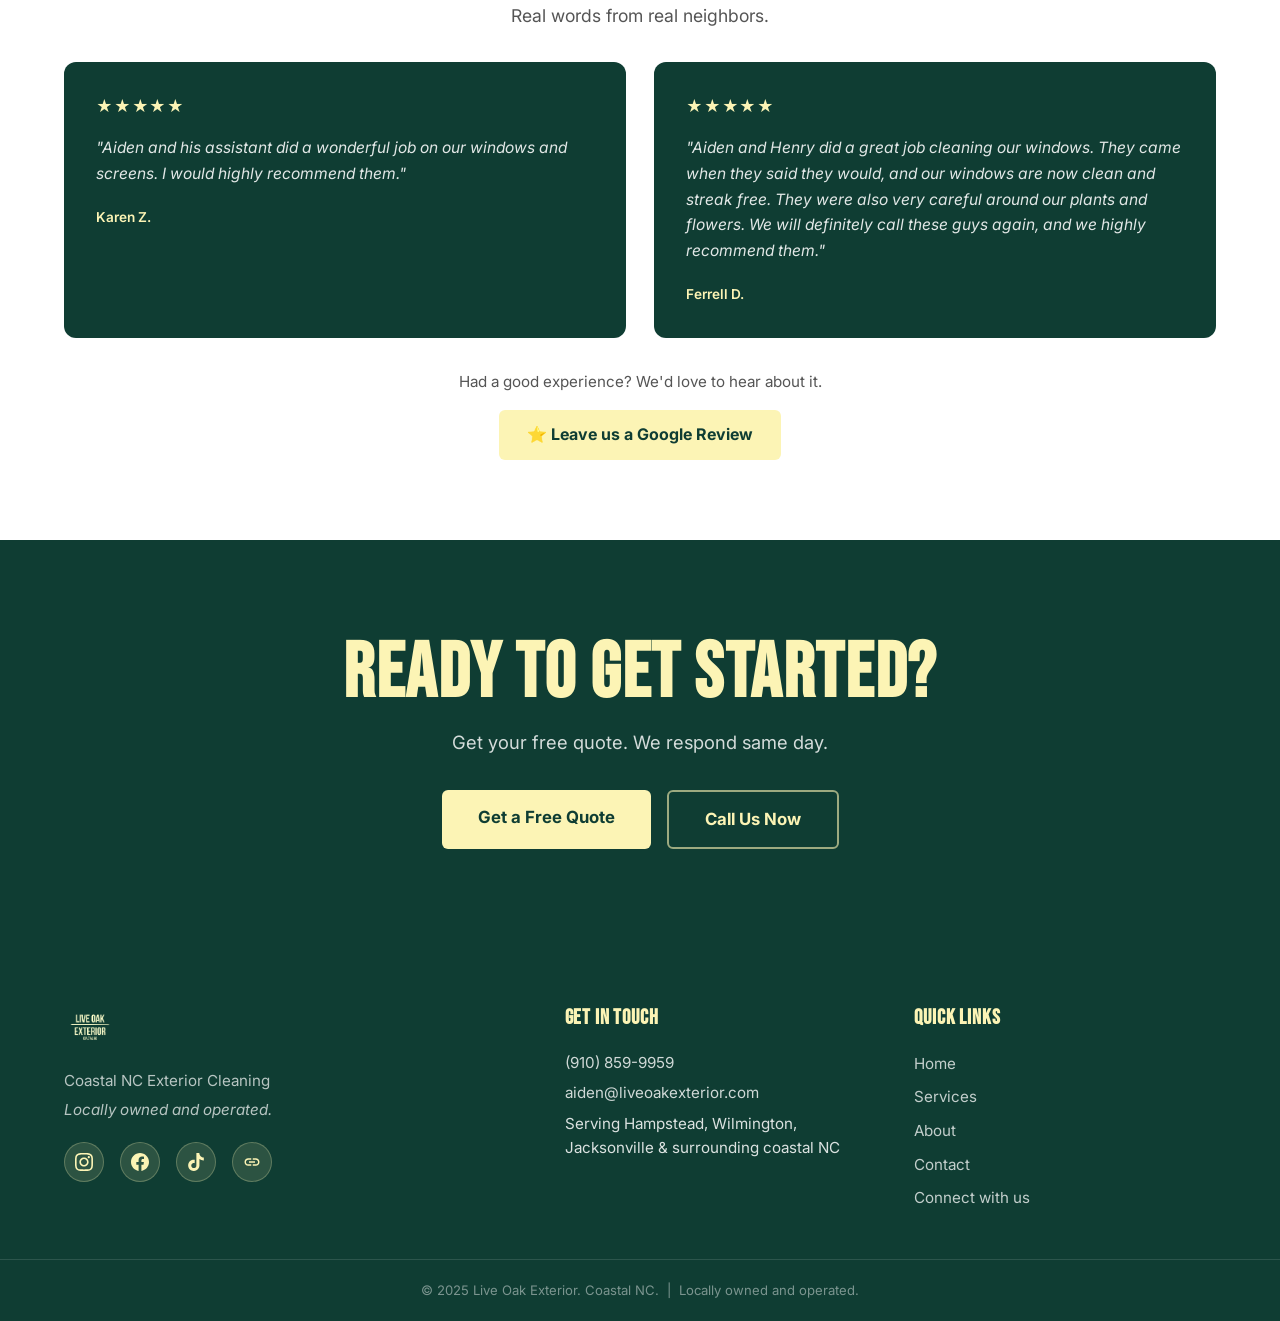
==== commit e6637b2b: "Fix spelling of reviewer name Ferrell D. Co-Authored-By: Claude Sonnet 4.6 <noreply@anthropic.com>" ====
--- a/index.html
+++ b/index.html
@@ -229,7 +229,7 @@
           <div class="testimonial-card fade-in" style="--delay:0.1s">
             <div class="stars">★★★★★</div>
             <p class="testimonial-quote">"Aiden and Henry did a great job cleaning our windows. They came when they said they would, and our windows are now clean and streak free. They were also very careful around our plants and flowers. We will definitely call these guys again, and we highly recommend them."</p>
-            <p class="testimonial-attr">Ferrel D.</p>
+            <p class="testimonial-attr">Ferrell D.</p>
           </div>
 
         </div>
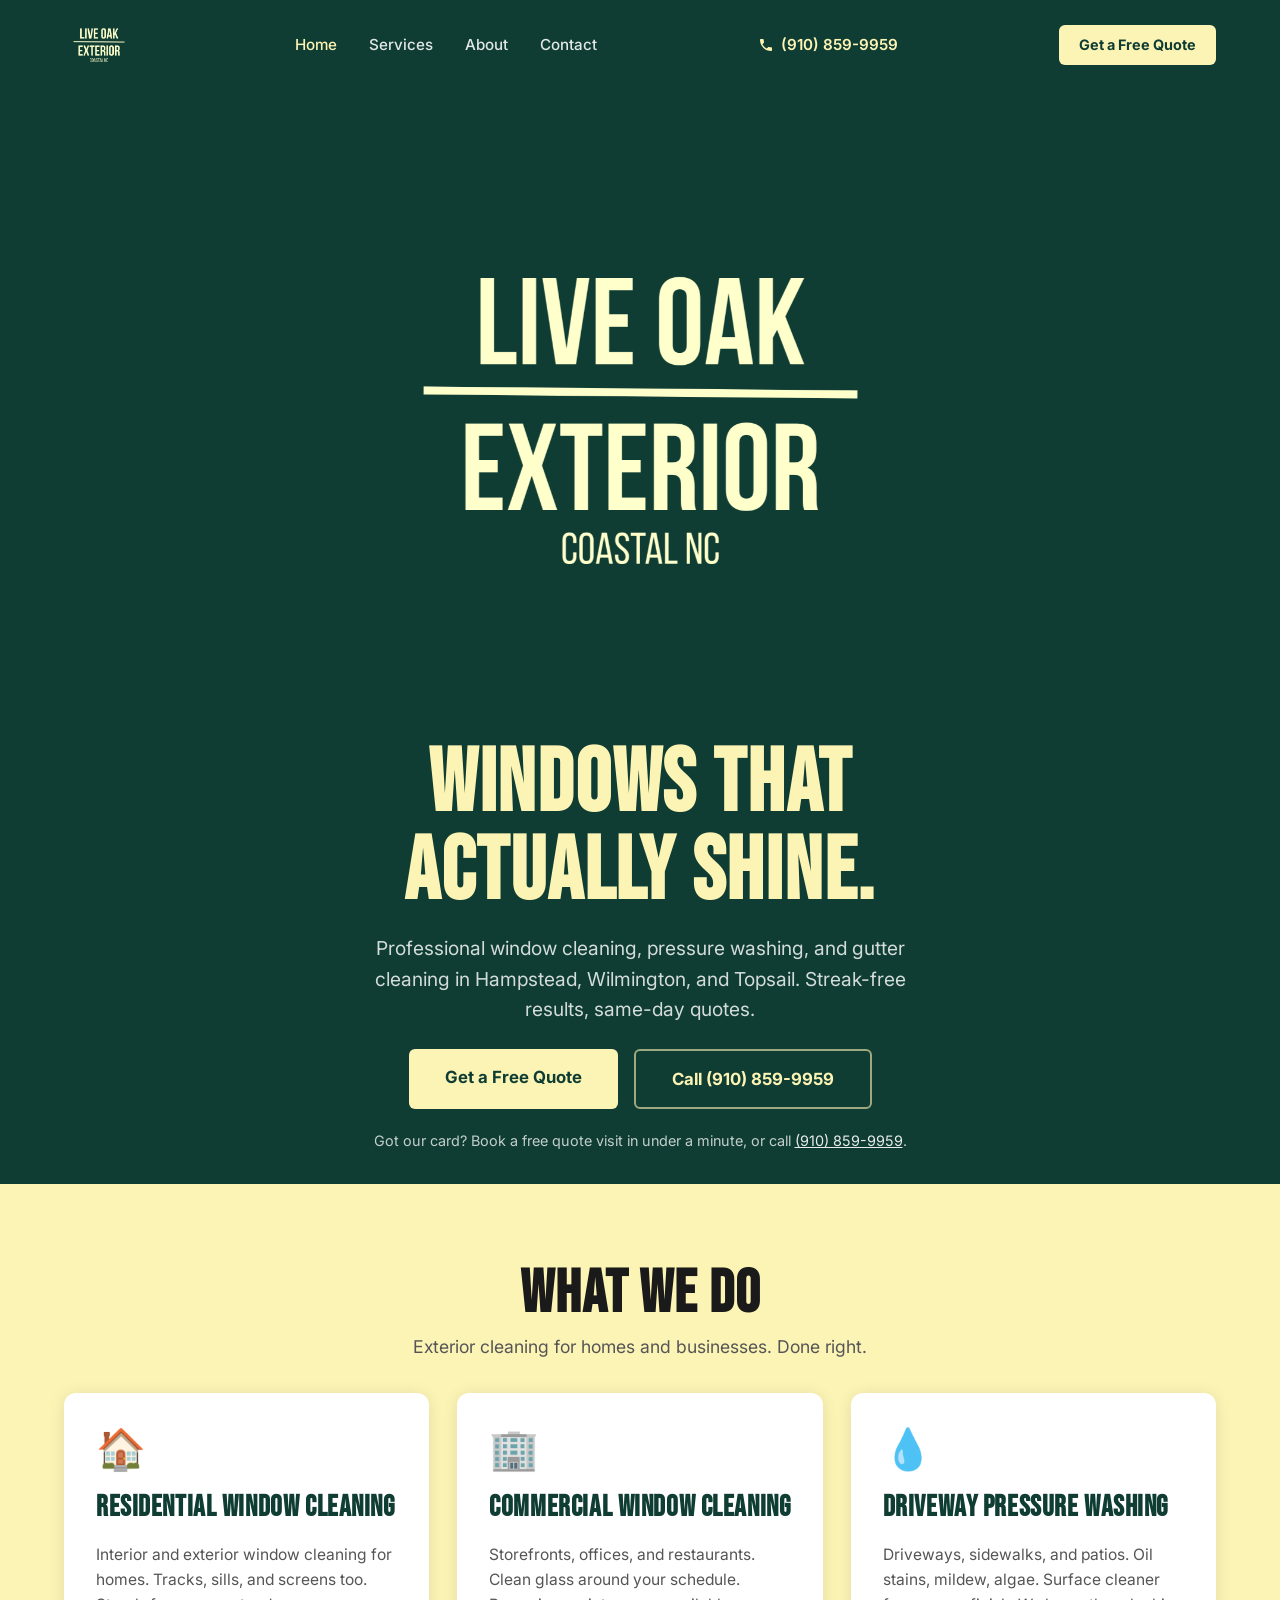
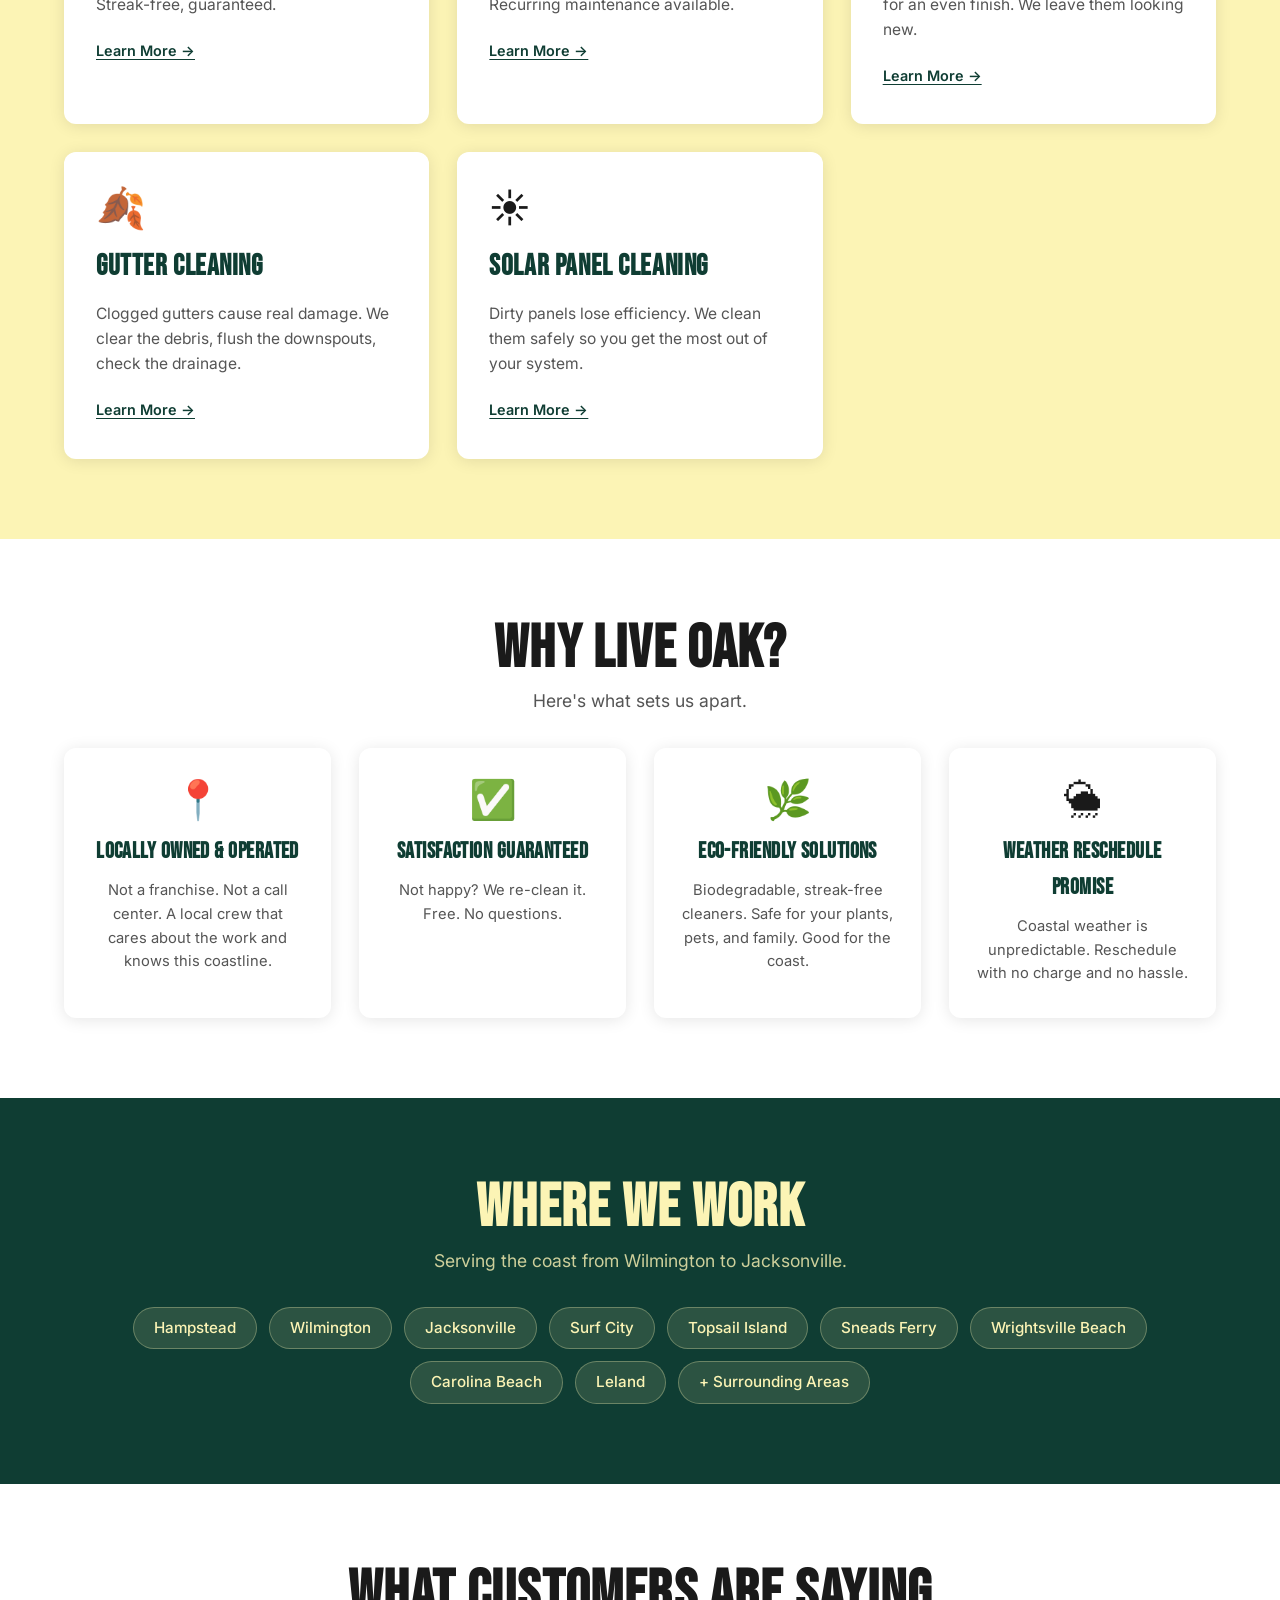
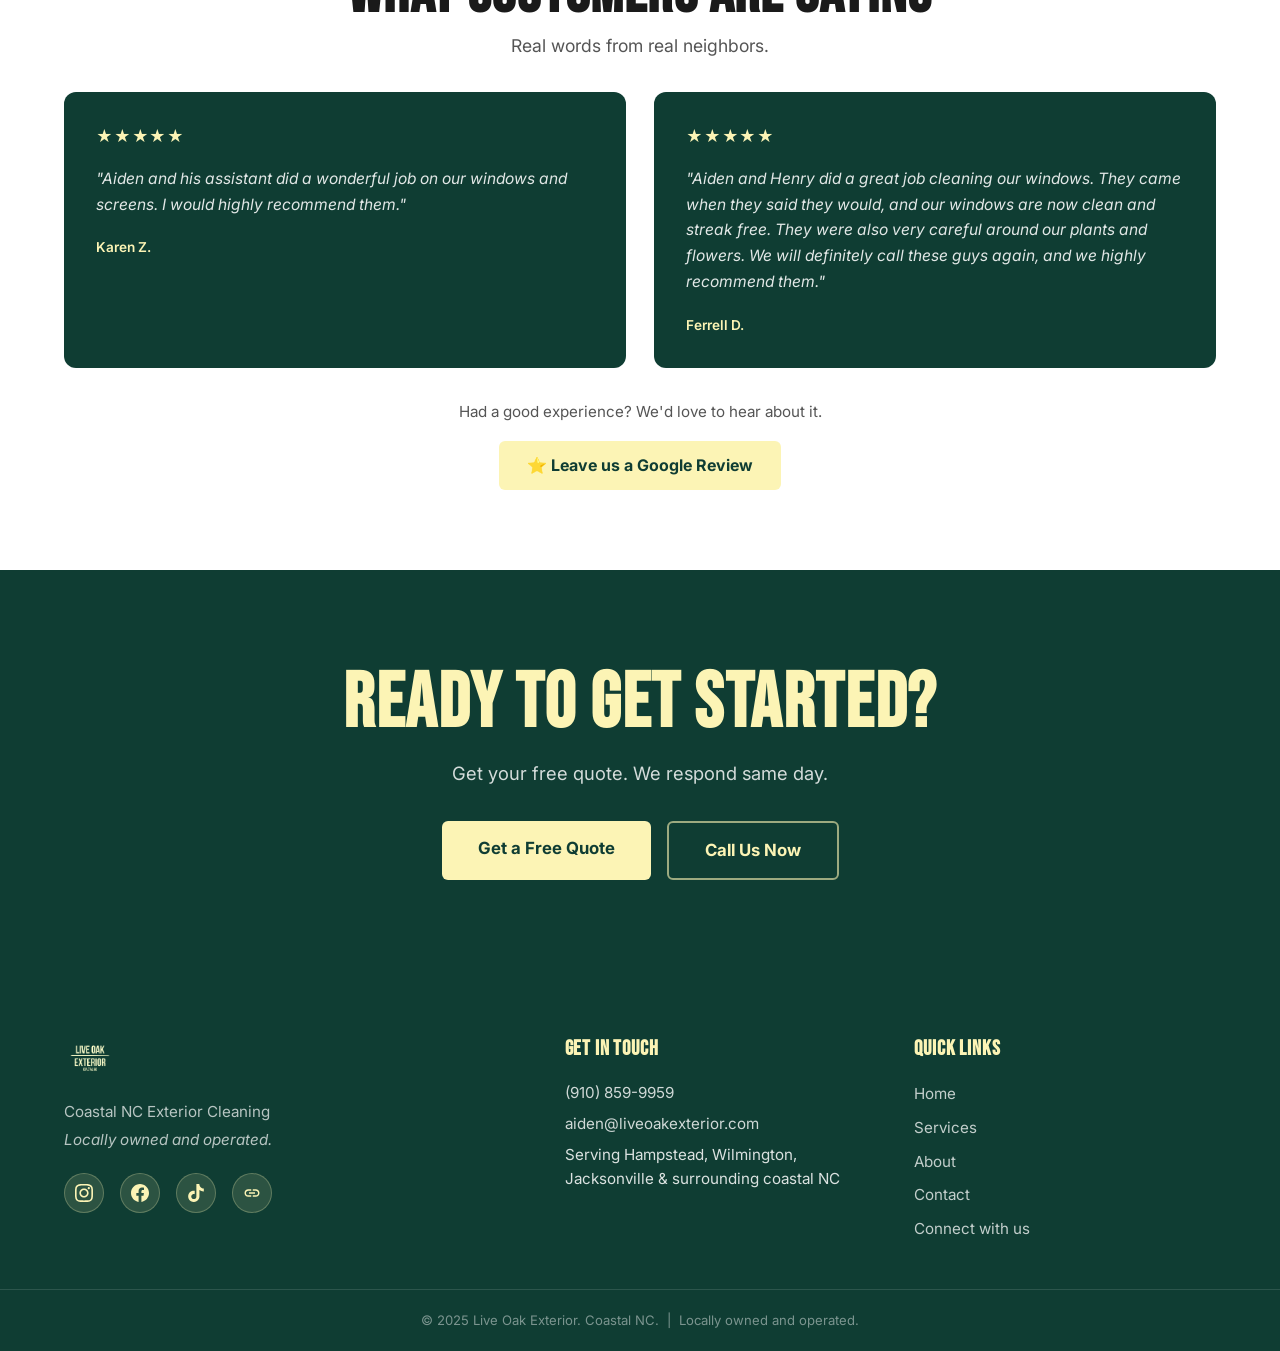
==== commit f69df66e: "SEO, conversion, and accessibility pass across all pages 1. Header phone number on all pages — click" ====
--- a/index.html
+++ b/index.html
@@ -3,15 +3,16 @@
 <head>
   <meta charset="UTF-8">
   <meta name="viewport" content="width=device-width, initial-scale=1.0">
-  <title>Live Oak Exterior | Coastal NC Window Cleaning</title>
-  <meta name="description" content="Live Oak Exterior offers professional residential and commercial window cleaning in Hampstead, Wilmington, Jacksonville, and coastal NC. Get your free quote today.">
+  <title>Live Oak Exterior | Window Cleaning in Hampstead, Wilmington &amp; Topsail NC</title>
+  <meta name="description" content="Professional window cleaning, pressure washing, and gutter cleaning across coastal NC. Locally owned, streak-free guarantee. Same-day quotes.">
 
   <!-- OpenGraph -->
   <meta property="og:title" content="Live Oak Exterior | Coastal NC Window Cleaning">
-  <meta property="og:description" content="Professional window cleaning for homes and businesses across coastal NC. Salt spray meets its match.">
+  <meta property="og:description" content="Professional window cleaning, pressure washing, and gutter cleaning. Streak-free, same-day quotes.">
   <meta property="og:url" content="https://liveoakexterior.com/">
-  <meta property="og:image" content="https://liveoakexterior.com/public/images/liveoaklogo.png">
+  <meta property="og:image" content="https://liveoakexterior.com/og-image.jpg">
   <meta property="og:type" content="website">
+  <meta name="twitter:card" content="summary_large_image">
 
   <!-- Favicon -->
   <link rel="icon" type="image/png" href="/public/images/liveoaklogo.png">
@@ -24,7 +25,7 @@
   <link href="https://fonts.googleapis.com/css2?family=Bebas+Neue&family=Inter:wght@400;500;600;700&display=swap" rel="stylesheet">
 
   <!-- Styles -->
-  <link rel="stylesheet" href="/css/styles.css?v=12">
+  <link rel="stylesheet" href="/css/styles.css?v=13">
 
   <!-- Schema.org LocalBusiness -->
   <script type="application/ld+json">
@@ -32,18 +33,33 @@
     "@context": "https://schema.org",
     "@type": "LocalBusiness",
     "name": "Live Oak Exterior",
-    "description": "Professional residential and commercial window cleaning serving coastal NC",
-    "url": "https://liveoakexterior.com",
+    "image": "https://liveoakexterior.com/public/images/liveoaklogo.png",
     "telephone": "+19108599959",
     "email": "aiden@liveoakexterior.com",
+    "url": "https://liveoakexterior.com",
+    "priceRange": "$$",
     "address": {
       "@type": "PostalAddress",
       "addressLocality": "Hampstead",
       "addressRegion": "NC",
       "addressCountry": "US"
     },
-    "areaServed": ["Hampstead", "Wilmington", "Jacksonville", "Surf City", "Topsail", "Sneads Ferry", "Wrightsville Beach", "Carolina Beach", "Leland"],
-    "serviceType": ["Residential Window Cleaning", "Commercial Window Cleaning"]
+    "areaServed": [
+      "Hampstead, NC",
+      "Wilmington, NC",
+      "Jacksonville, NC",
+      "Surf City, NC",
+      "Topsail Island, NC",
+      "Sneads Ferry, NC",
+      "Wrightsville Beach, NC",
+      "Carolina Beach, NC",
+      "Leland, NC"
+    ],
+    "founder": {
+      "@type": "Person",
+      "name": "Aiden Benton"
+    },
+    "description": "Professional window cleaning, pressure washing, gutter cleaning, and solar panel cleaning for homes and businesses across coastal North Carolina."
   }
   </script>
 </head>
@@ -55,7 +71,7 @@
   <header class="site-header" id="site-header">
     <div class="container header-inner">
       <a href="/index.html" class="logo-link">
-        <img src="/public/images/liveoaklogo.png" alt="Live Oak Exterior" class="logo-img">
+        <img src="/public/images/liveoaklogo.png" alt="Live Oak Exterior — Coastal NC window cleaning logo" class="logo-img">
       </a>
       <button class="hamburger" id="hamburger" aria-label="Open menu" aria-expanded="false">
         <span></span><span></span><span></span>
@@ -80,6 +96,10 @@
           </a>
         </div>
       </nav>
+      <a href="tel:+19108599959" class="header-phone" aria-label="Call (910) 859-9959">
+        <svg xmlns="http://www.w3.org/2000/svg" viewBox="0 0 24 24" width="16" height="16"><path d="M6.62 10.79c1.44 2.83 3.76 5.14 6.59 6.59l2.2-2.2c.27-.27.67-.36 1.02-.24 1.12.37 2.33.57 3.57.57.55 0 1 .45 1 1V20c0 .55-.45 1-1 1-9.39 0-17-7.61-17-17 0-.55.45-1 1-1h3.5c.55 0 1 .45 1 1 0 1.25.2 2.45.57 3.57.11.35.03.74-.25 1.02l-2.2 2.2z"/></svg>
+        <span class="header-phone-text">(910) 859-9959</span>
+      </a>
       <a href="/contact.html" class="btn-nav-cta">Get a Free Quote</a>
     </div>
   </header>
@@ -93,7 +113,7 @@
       <div class="hero-content">
         <img src="/public/images/liveoaklogo.png" alt="Live Oak Exterior" class="hero-logo fade-in">
         <h1 class="fade-in" style="--delay: 0.1s">Windows that<br>actually shine.</h1>
-        <p class="hero-sub fade-in" style="--delay: 0.2s">Window and exterior cleaning for homes and businesses across coastal NC. Streak-free, every time.</p>
+        <p class="hero-sub fade-in" style="--delay: 0.2s">Professional window cleaning, pressure washing, and gutter cleaning in Hampstead, Wilmington, and Topsail. Streak-free results, same-day quotes.</p>
         <div class="hero-cta-row fade-in" style="--delay: 0.3s">
           <a href="/contact.html" class="btn-primary btn-lg">Get a Free Quote</a>
           <a href="tel:+19108599959" class="btn-outline btn-lg">Call (910) 859-9959</a>
@@ -197,18 +217,18 @@
         <h2 class="section-title fade-in" style="color:var(--cream)">Where We Work</h2>
         <p class="section-subtitle fade-in" style="color:rgba(252,244,181,0.8);margin:0 auto 2rem;">Serving the coast from Wilmington to Jacksonville.</p>
 
-        <div class="area-grid fade-in">
-          <span class="area-tag">Hampstead</span>
-          <span class="area-tag">Wilmington</span>
-          <span class="area-tag">Jacksonville</span>
-          <span class="area-tag">Surf City</span>
-          <span class="area-tag">Topsail Island</span>
-          <span class="area-tag">Sneads Ferry</span>
-          <span class="area-tag">Wrightsville Beach</span>
-          <span class="area-tag">Carolina Beach</span>
-          <span class="area-tag">Leland</span>
-          <span class="area-tag">+ Surrounding Areas</span>
-        </div>
+        <ul class="service-area-list fade-in">
+          <li>Hampstead</li>
+          <li>Wilmington</li>
+          <li>Jacksonville</li>
+          <li>Surf City</li>
+          <li>Topsail Island</li>
+          <li>Sneads Ferry</li>
+          <li>Wrightsville Beach</li>
+          <li>Carolina Beach</li>
+          <li>Leland</li>
+          <li>+ Surrounding Areas</li>
+        </ul>
       </div>
     </section>
 
@@ -265,7 +285,7 @@
   <footer class="site-footer">
     <div class="container footer-inner">
       <div class="footer-brand">
-        <img src="/public/images/liveoaklogo.png" alt="Live Oak Exterior" class="footer-logo" loading="lazy">
+        <img src="/public/images/liveoaklogo.png" alt="Live Oak Exterior — Coastal NC window cleaning logo" class="footer-logo" loading="lazy">
         <p>Coastal NC Exterior Cleaning</p>
         <p class="footer-tagline">Locally owned and operated.</p>
         <div class="social-links">
@@ -308,5 +328,13 @@
   </footer>
 
   <script src="/js/main.js"></script>
+
+  <div class="mobile-cta-bar" aria-label="Quick contact">
+    <a href="tel:+19108599959" class="bar-call">
+      <svg xmlns="http://www.w3.org/2000/svg" viewBox="0 0 24 24" width="18" height="18" fill="currentColor"><path d="M6.62 10.79c1.44 2.83 3.76 5.14 6.59 6.59l2.2-2.2c.27-.27.67-.36 1.02-.24 1.12.37 2.33.57 3.57.57.55 0 1 .45 1 1V20c0 .55-.45 1-1 1-9.39 0-17-7.61-17-17 0-.55.45-1 1-1h3.5c.55 0 1 .45 1 1 0 1.25.2 2.45.57 3.57.11.35.03.74-.25 1.02l-2.2 2.2z"/></svg>
+      Call (910) 859-9959
+    </a>
+    <a href="/contact.html" class="bar-quote">Get a Quote</a>
+  </div>
 </body>
 </html>
--- a/css/styles.css
+++ b/css/styles.css
@@ -1244,3 +1244,94 @@
 
   .ba-grid { grid-template-columns: 1fr; }
 }
+
+/* =========================================================
+   Header Phone Link
+   ========================================================= */
+.header-phone {
+  display: flex;
+  align-items: center;
+  gap: 0.4rem;
+  color: var(--cream);
+  font-size: 0.95rem;
+  font-weight: 600;
+  white-space: nowrap;
+  flex-shrink: 0;
+  transition: color var(--transition);
+}
+.header-phone:hover { color: var(--cream-dark); }
+.header-phone svg { flex-shrink: 0; fill: currentColor; }
+
+/* =========================================================
+   Service Area List (SEO-structured replacement for area-tag spans)
+   ========================================================= */
+.service-area-list {
+  display: flex;
+  flex-wrap: wrap;
+  gap: 0.75rem;
+  justify-content: center;
+  list-style: none;
+  padding: 0;
+  margin: 1rem 0 0;
+}
+.service-area-list li {
+  background: rgba(252,244,181,0.12);
+  border: 1px solid rgba(252,244,181,0.3);
+  color: var(--cream);
+  border-radius: 40px;
+  padding: 0.5rem 1.25rem;
+  font-size: 0.95rem;
+  font-weight: 500;
+}
+.service-area-list--light li {
+  background: rgba(15,61,51,0.07);
+  border-color: rgba(15,61,51,0.2);
+  color: var(--evergreen);
+}
+
+/* =========================================================
+   Mobile Sticky CTA Bar
+   ========================================================= */
+.mobile-cta-bar { display: none; }
+
+@media (max-width: 768px) {
+  .header-phone-text { display: none; }
+  .header-phone {
+    min-width: 36px;
+    min-height: 36px;
+    justify-content: center;
+    gap: 0;
+  }
+
+  .mobile-cta-bar {
+    display: flex;
+    position: fixed;
+    bottom: 0;
+    left: 0;
+    right: 0;
+    height: 60px;
+    z-index: 999;
+    box-shadow: 0 -3px 16px rgba(0,0,0,0.18);
+  }
+  .mobile-cta-bar a {
+    display: flex;
+    align-items: center;
+    justify-content: center;
+    flex: 1;
+    font-family: var(--font-body);
+    font-weight: 700;
+    font-size: 0.9rem;
+    gap: 0.35rem;
+    text-decoration: none;
+  }
+  .mobile-cta-bar .bar-call {
+    background: var(--cream);
+    color: var(--evergreen);
+  }
+  .mobile-cta-bar .bar-quote {
+    background: var(--evergreen-dark);
+    color: var(--cream);
+    border-left: 2px solid rgba(252,244,181,0.25);
+  }
+  body { padding-bottom: 60px; }
+}
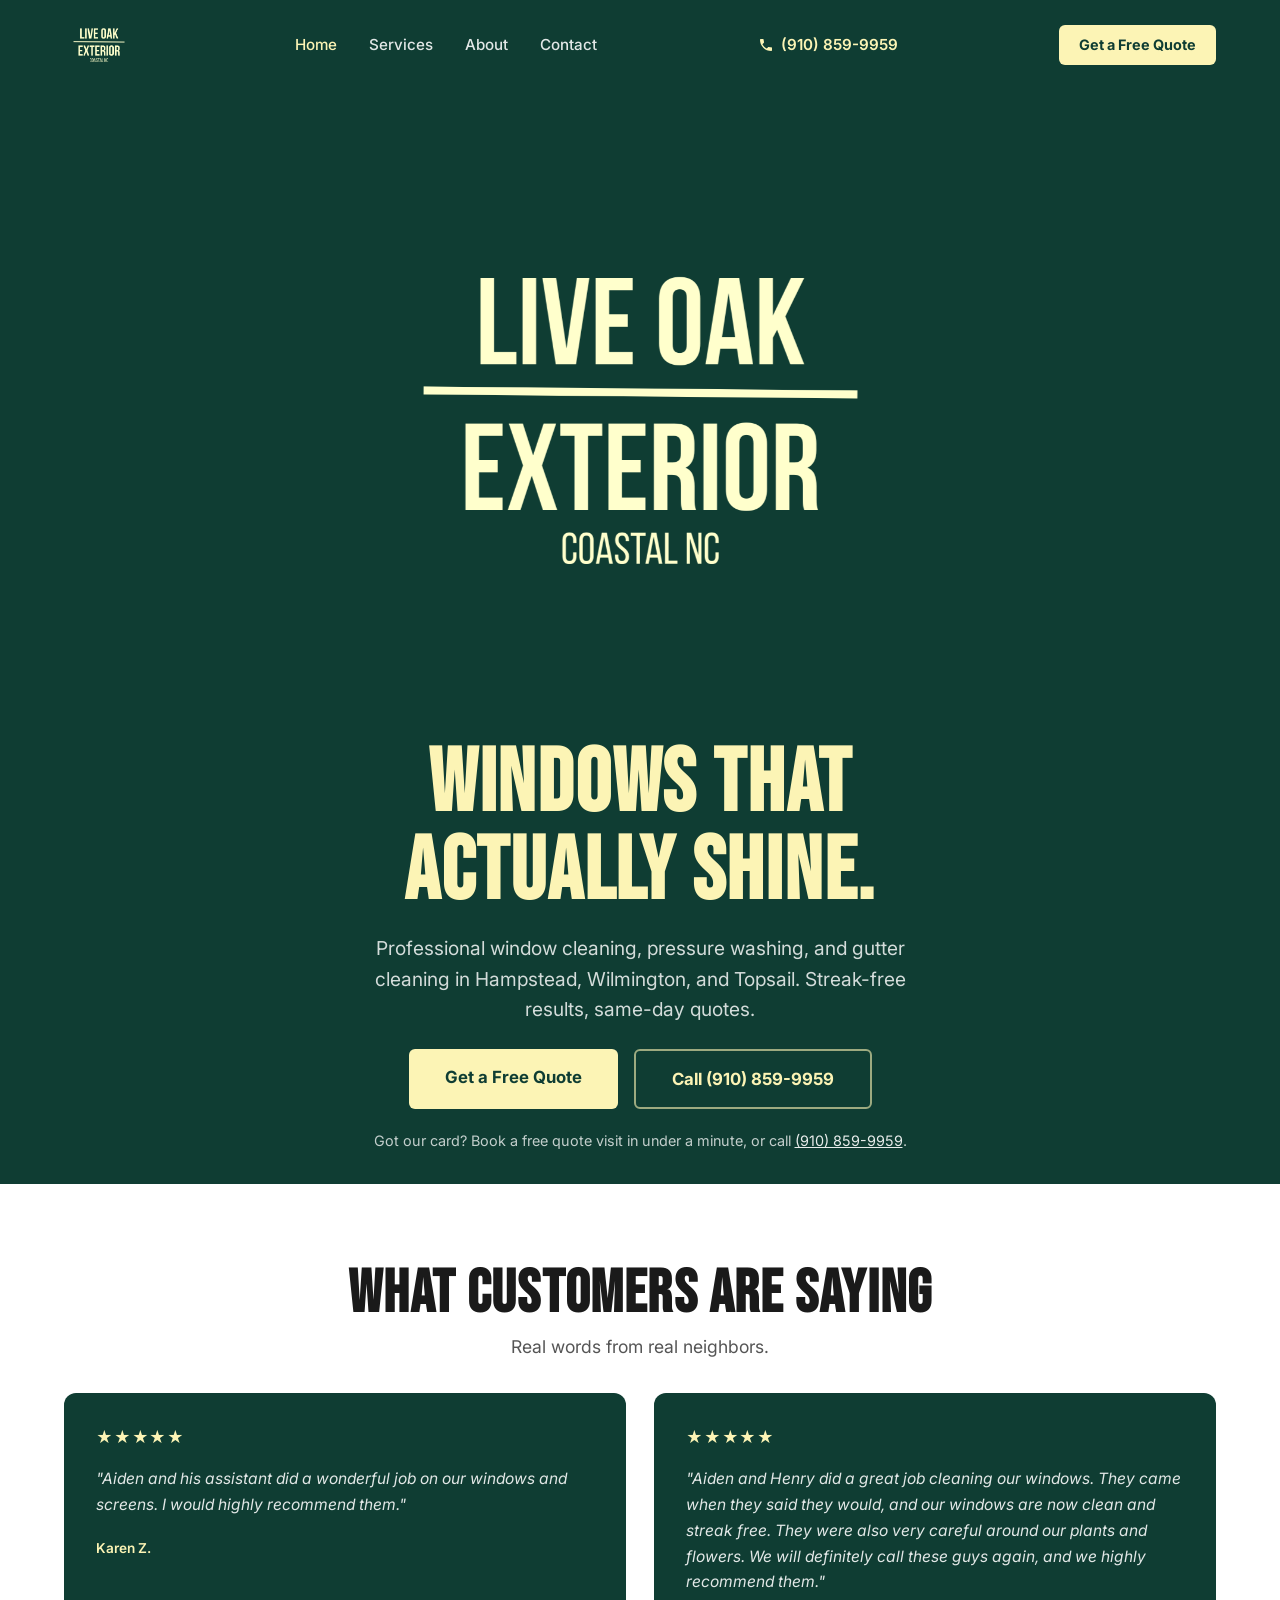
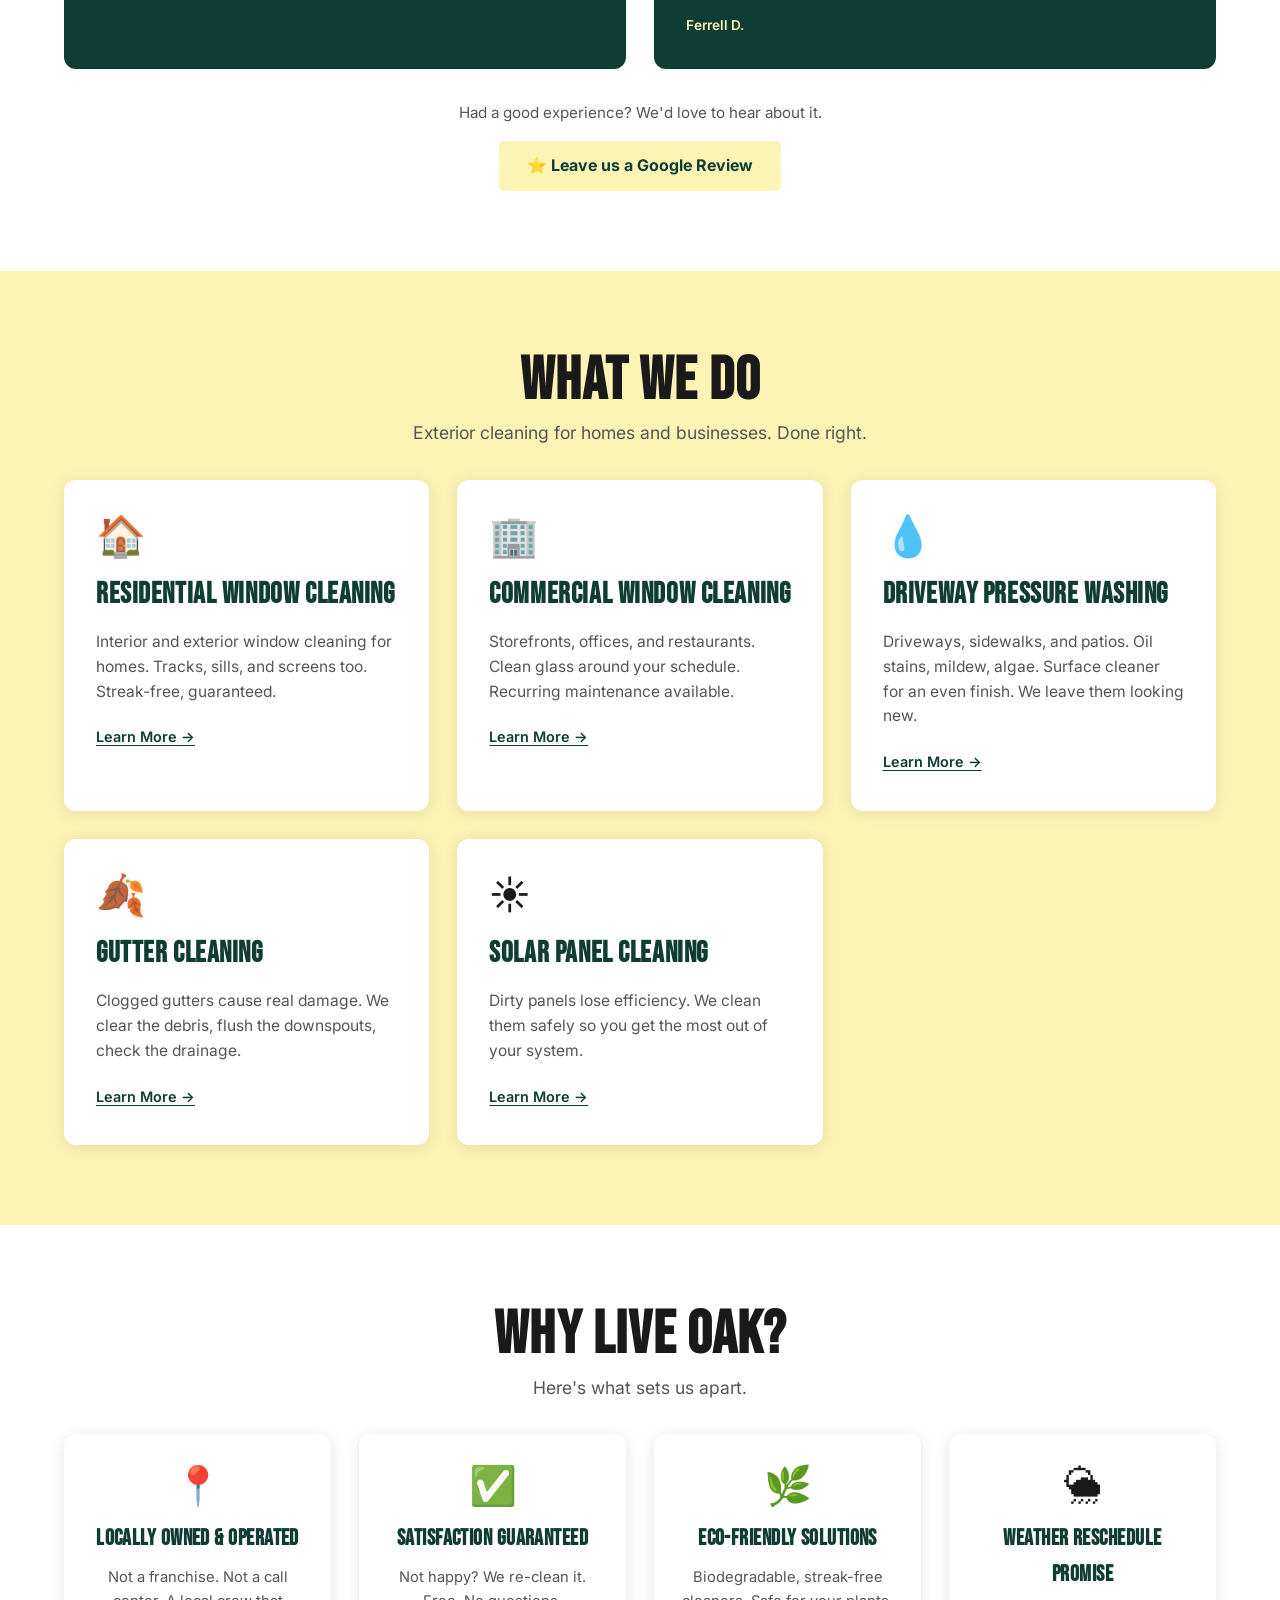
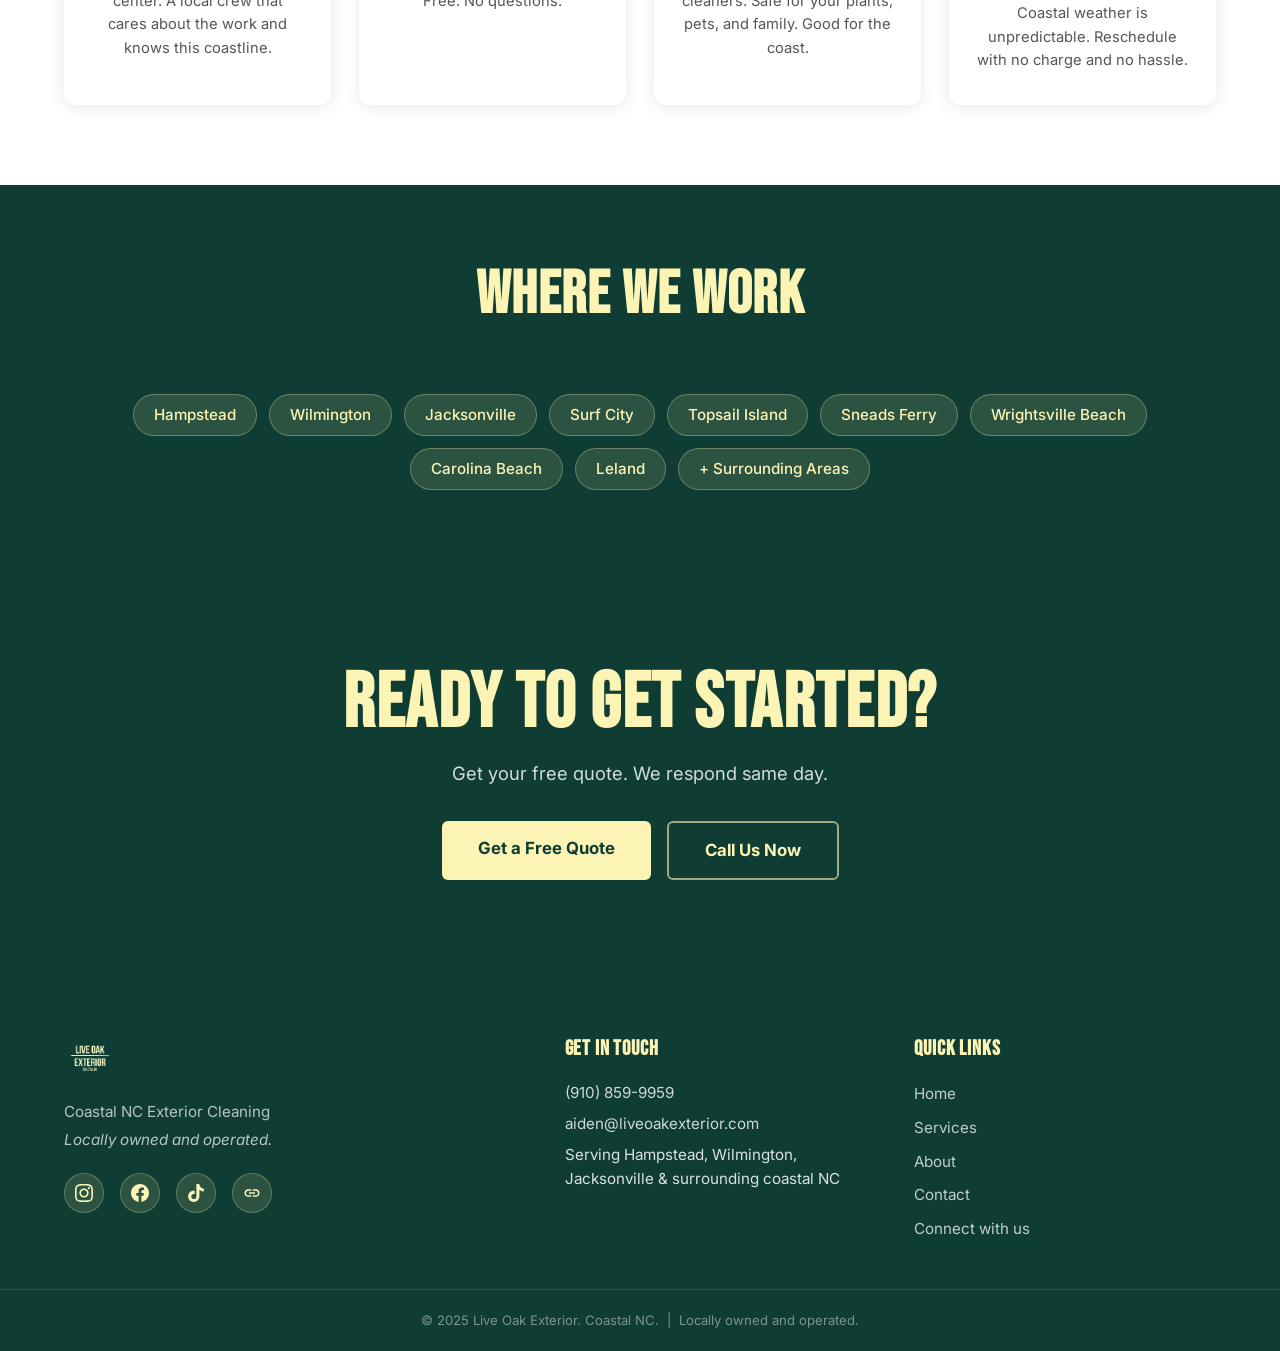
==== commit aa4011db: "Move testimonials above What We Do on homepage Co-Authored-By: Claude Sonnet 4.6 <noreply@anthropic." ====
--- a/index.html
+++ b/index.html
@@ -122,6 +122,37 @@
       </div>
     </section>
 
+    <!-- Testimonials -->
+    <section class="section-testimonials section-white">
+      <div class="container">
+        <h2 class="section-title text-center fade-in">What Customers Are Saying</h2>
+        <p class="section-subtitle text-center fade-in" style="margin:0 auto 2rem;">Real words from real neighbors.</p>
+
+        <div class="testimonials-grid">
+
+          <div class="testimonial-card fade-in">
+            <div class="stars">★★★★★</div>
+            <p class="testimonial-quote">"Aiden and his assistant did a wonderful job on our windows and screens. I would highly recommend them."</p>
+            <p class="testimonial-attr">Karen Z.</p>
+          </div>
+
+          <div class="testimonial-card fade-in" style="--delay:0.1s">
+            <div class="stars">★★★★★</div>
+            <p class="testimonial-quote">"Aiden and Henry did a great job cleaning our windows. They came when they said they would, and our windows are now clean and streak free. They were also very careful around our plants and flowers. We will definitely call these guys again, and we highly recommend them."</p>
+            <p class="testimonial-attr">Ferrell D.</p>
+          </div>
+
+        </div>
+
+        <div class="text-center fade-in" style="margin-top: 2rem;">
+          <p style="font-size: 0.95rem; color: var(--text-muted); margin-bottom: 1rem;">Had a good experience? We'd love to hear about it.</p>
+          <a href="https://g.page/r/CY9-DjMYBUG7EBM/review" target="_blank" rel="noopener noreferrer" class="btn-primary">
+            ⭐ Leave us a Google Review
+          </a>
+        </div>
+      </div>
+    </section>
+
     <!-- ====================================================
          WHAT WE DO
     ==================================================== -->
@@ -232,37 +263,6 @@
       </div>
     </section>
 
-    <!-- Testimonials -->
-    <section class="section-testimonials section-white">
-      <div class="container">
-        <h2 class="section-title text-center fade-in">What Customers Are Saying</h2>
-        <p class="section-subtitle text-center fade-in" style="margin:0 auto 2rem;">Real words from real neighbors.</p>
-
-        <div class="testimonials-grid">
-
-          <div class="testimonial-card fade-in">
-            <div class="stars">★★★★★</div>
-            <p class="testimonial-quote">"Aiden and his assistant did a wonderful job on our windows and screens. I would highly recommend them."</p>
-            <p class="testimonial-attr">Karen Z.</p>
-          </div>
-
-          <div class="testimonial-card fade-in" style="--delay:0.1s">
-            <div class="stars">★★★★★</div>
-            <p class="testimonial-quote">"Aiden and Henry did a great job cleaning our windows. They came when they said they would, and our windows are now clean and streak free. They were also very careful around our plants and flowers. We will definitely call these guys again, and we highly recommend them."</p>
-            <p class="testimonial-attr">Ferrell D.</p>
-          </div>
-
-        </div>
-
-        <div class="text-center fade-in" style="margin-top: 2rem;">
-          <p style="font-size: 0.95rem; color: var(--text-muted); margin-bottom: 1rem;">Had a good experience? We'd love to hear about it.</p>
-          <a href="https://g.page/r/CY9-DjMYBUG7EBM/review" target="_blank" rel="noopener noreferrer" class="btn-primary">
-            ⭐ Leave us a Google Review
-          </a>
-        </div>
-      </div>
-    </section>
-
     <!-- ====================================================
          FINAL CTA
     ==================================================== -->
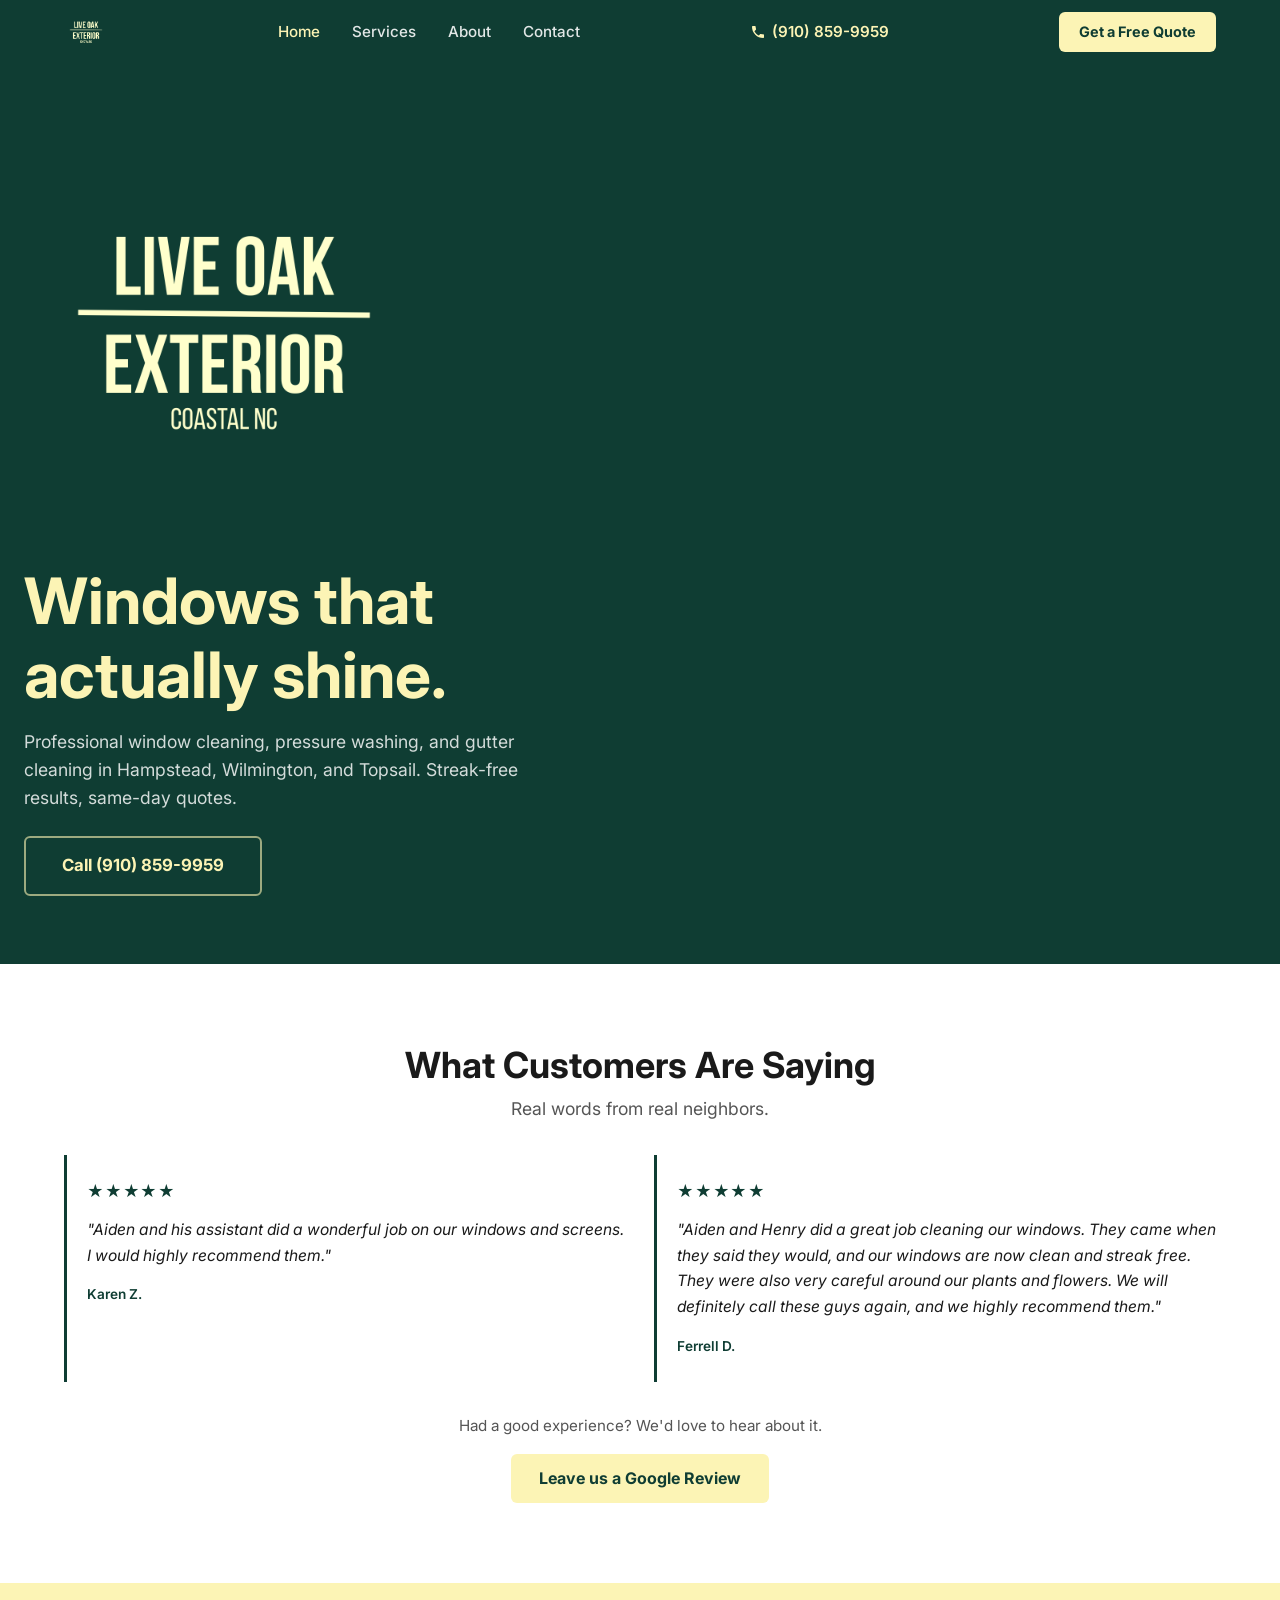
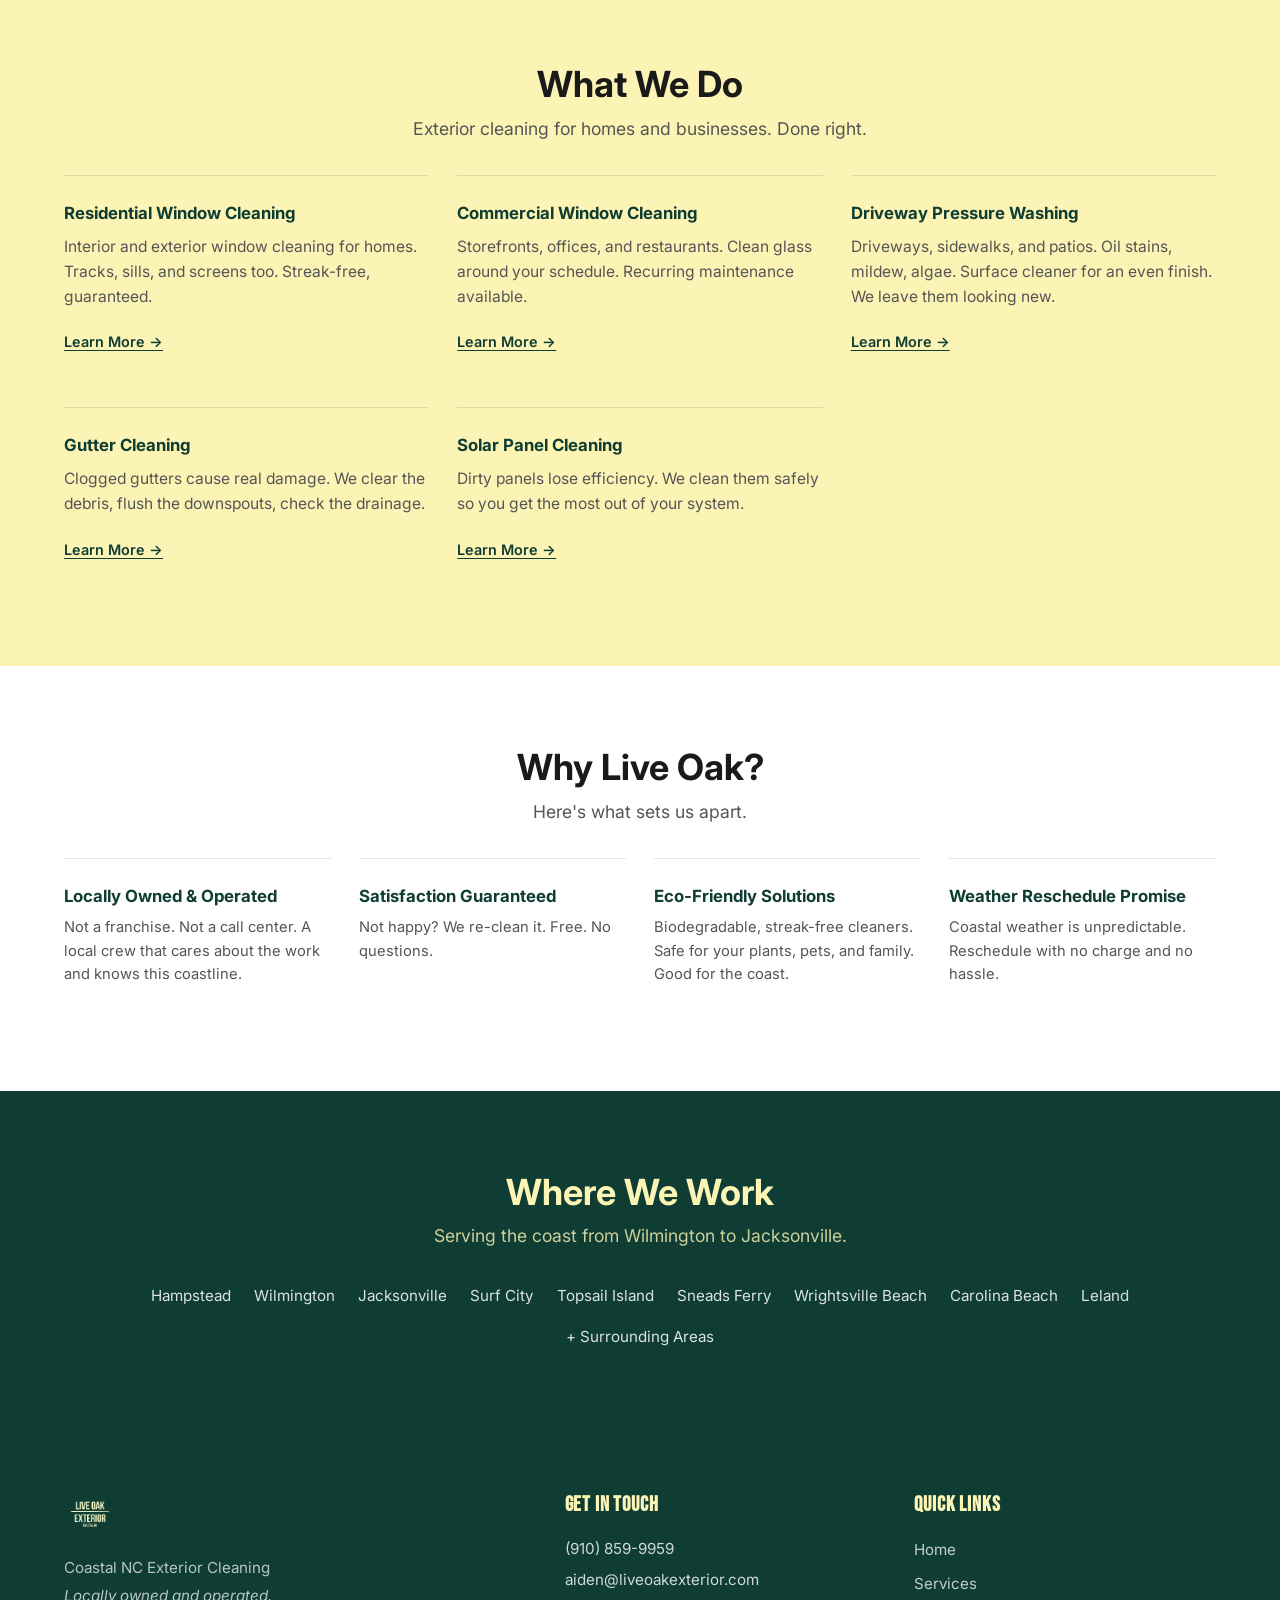
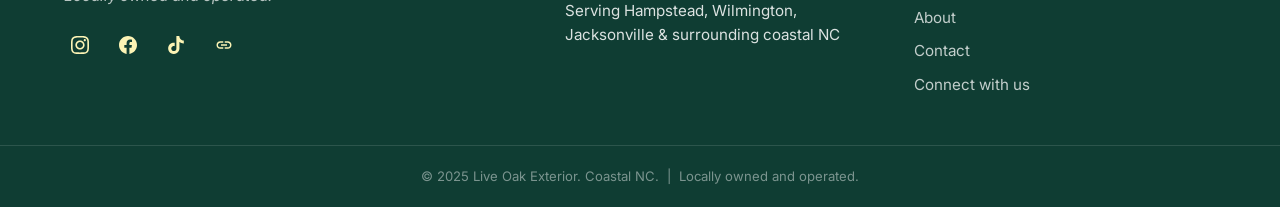
==== commit ab36c036: "Visual redesign: flatten UI, remove animations, tighten layout - Remove all emoji icons, fade-in ani" ====
--- a/index.html
+++ b/index.html
@@ -25,7 +25,7 @@
   <link href="https://fonts.googleapis.com/css2?family=Bebas+Neue&family=Inter:wght@400;500;600;700&display=swap" rel="stylesheet">
 
   <!-- Styles -->
-  <link rel="stylesheet" href="/css/styles.css?v=13">
+  <link rel="stylesheet" href="/css/styles.css?v=14">
 
   <!-- Schema.org LocalBusiness -->
   <script type="application/ld+json">
@@ -111,32 +111,30 @@
     ==================================================== -->
     <section class="hero">
       <div class="hero-content">
-        <img src="/public/images/liveoaklogo.png" alt="Live Oak Exterior" class="hero-logo fade-in">
-        <h1 class="fade-in" style="--delay: 0.1s">Windows that<br>actually shine.</h1>
-        <p class="hero-sub fade-in" style="--delay: 0.2s">Professional window cleaning, pressure washing, and gutter cleaning in Hampstead, Wilmington, and Topsail. Streak-free results, same-day quotes.</p>
-        <div class="hero-cta-row fade-in" style="--delay: 0.3s">
-          <a href="/contact.html" class="btn-primary btn-lg">Get a Free Quote</a>
+        <img src="/public/images/liveoaklogo.png" alt="Live Oak Exterior" class="hero-logo">
+        <h1>Windows that<br>actually shine.</h1>
+        <p class="hero-sub">Professional window cleaning, pressure washing, and gutter cleaning in Hampstead, Wilmington, and Topsail. Streak-free results, same-day quotes.</p>
+        <div class="hero-cta-row">
           <a href="tel:+19108599959" class="btn-outline btn-lg">Call (910) 859-9959</a>
         </div>
-        <p class="fade-in" style="--delay:0.45s;font-size:0.9rem;color:rgba(255,255,255,0.75);margin-top:1.25rem;text-align:center;">Got our card? Book a free quote visit in under a minute, or call <a href="tel:+19108599959" style="color:rgba(255,255,255,0.9);text-decoration:underline;">(910) 859-9959</a>.</p>
       </div>
     </section>
 
     <!-- Testimonials -->
     <section class="section-testimonials section-white">
       <div class="container">
-        <h2 class="section-title text-center fade-in">What Customers Are Saying</h2>
-        <p class="section-subtitle text-center fade-in" style="margin:0 auto 2rem;">Real words from real neighbors.</p>
+        <h2 class="section-title text-center">What Customers Are Saying</h2>
+        <p class="section-subtitle text-center" style="margin:0 auto 2rem;">Real words from real neighbors.</p>
 
         <div class="testimonials-grid">
 
-          <div class="testimonial-card fade-in">
+          <div class="testimonial-card">
             <div class="stars">★★★★★</div>
             <p class="testimonial-quote">"Aiden and his assistant did a wonderful job on our windows and screens. I would highly recommend them."</p>
             <p class="testimonial-attr">Karen Z.</p>
           </div>
 
-          <div class="testimonial-card fade-in" style="--delay:0.1s">
+          <div class="testimonial-card">
             <div class="stars">★★★★★</div>
             <p class="testimonial-quote">"Aiden and Henry did a great job cleaning our windows. They came when they said they would, and our windows are now clean and streak free. They were also very careful around our plants and flowers. We will definitely call these guys again, and we highly recommend them."</p>
             <p class="testimonial-attr">Ferrell D.</p>
@@ -144,10 +142,10 @@
 
         </div>
 
-        <div class="text-center fade-in" style="margin-top: 2rem;">
+        <div class="text-center" style="margin-top: 2rem;">
           <p style="font-size: 0.95rem; color: var(--text-muted); margin-bottom: 1rem;">Had a good experience? We'd love to hear about it.</p>
           <a href="https://g.page/r/CY9-DjMYBUG7EBM/review" target="_blank" rel="noopener noreferrer" class="btn-primary">
-            ⭐ Leave us a Google Review
+            Leave us a Google Review
           </a>
         </div>
       </div>
@@ -158,41 +156,36 @@
     ==================================================== -->
     <section class="section-what section-cream">
       <div class="container">
-        <h2 class="section-title text-center fade-in">What We Do</h2>
-        <p class="section-subtitle text-center fade-in" style="margin:0 auto 2rem;">Exterior cleaning for homes and businesses. Done right.</p>
+        <h2 class="section-title text-center">What We Do</h2>
+        <p class="section-subtitle text-center" style="margin:0 auto 2rem;">Exterior cleaning for homes and businesses. Done right.</p>
 
         <div class="services-grid">
 
-          <div class="service-card fade-in">
-            <div class="card-icon">🏠</div>
+          <div class="service-card">
             <h3>Residential Window Cleaning</h3>
             <p>Interior and exterior window cleaning for homes. Tracks, sills, and screens too. Streak-free, guaranteed.</p>
             <a href="/services.html#residential" class="card-link">Learn More →</a>
           </div>
 
-          <div class="service-card fade-in" style="--delay: 0.05s">
-            <div class="card-icon">🏢</div>
+          <div class="service-card">
             <h3>Commercial Window Cleaning</h3>
             <p>Storefronts, offices, and restaurants. Clean glass around your schedule. Recurring maintenance available.</p>
             <a href="/services.html#commercial" class="card-link">Learn More →</a>
           </div>
 
-          <div class="service-card fade-in" style="--delay: 0.1s">
-            <div class="card-icon">💧</div>
+          <div class="service-card">
             <h3>Driveway Pressure Washing</h3>
             <p>Driveways, sidewalks, and patios. Oil stains, mildew, algae. Surface cleaner for an even finish. We leave them looking new.</p>
             <a href="/services.html#driveway" class="card-link">Learn More →</a>
           </div>
 
-          <div class="service-card fade-in" style="--delay: 0.15s">
-            <div class="card-icon">🍂</div>
+          <div class="service-card">
             <h3>Gutter Cleaning</h3>
             <p>Clogged gutters cause real damage. We clear the debris, flush the downspouts, check the drainage.</p>
             <a href="/services.html#gutters" class="card-link">Learn More →</a>
           </div>
 
-          <div class="service-card fade-in" style="--delay: 0.2s">
-            <div class="card-icon">☀️</div>
+          <div class="service-card">
             <h3>Solar Panel Cleaning</h3>
             <p>Dirty panels lose efficiency. We clean them safely so you get the most out of your system.</p>
             <a href="/services.html#solar" class="card-link">Learn More →</a>
@@ -207,31 +200,27 @@
     ==================================================== -->
     <section class="section-why section-white">
       <div class="container">
-        <h2 class="section-title text-center fade-in">Why Live Oak?</h2>
-        <p class="section-subtitle text-center fade-in" style="margin:0 auto 2rem;">Here's what sets us apart.</p>
+        <h2 class="section-title text-center">Why Live Oak?</h2>
+        <p class="section-subtitle text-center" style="margin:0 auto 2rem;">Here's what sets us apart.</p>
 
         <div class="values-grid">
 
-          <div class="value-card fade-in">
-            <div class="value-icon">📍</div>
+          <div class="value-card">
             <h3>Locally Owned &amp; Operated</h3>
             <p>Not a franchise. Not a call center. A local crew that cares about the work and knows this coastline.</p>
           </div>
 
-          <div class="value-card fade-in" style="--delay: 0.1s">
-            <div class="value-icon">✅</div>
+          <div class="value-card">
             <h3>Satisfaction Guaranteed</h3>
             <p>Not happy? We re-clean it. Free. No questions.</p>
           </div>
 
-          <div class="value-card fade-in" style="--delay: 0.2s">
-            <div class="value-icon">🌿</div>
+          <div class="value-card">
             <h3>Eco-Friendly Solutions</h3>
             <p>Biodegradable, streak-free cleaners. Safe for your plants, pets, and family. Good for the coast.</p>
           </div>
 
-          <div class="value-card fade-in" style="--delay: 0.3s">
-            <div class="value-icon">🌦</div>
+          <div class="value-card">
             <h3>Weather Reschedule Promise</h3>
             <p>Coastal weather is unpredictable. Reschedule with no charge and no hassle.</p>
           </div>
@@ -245,10 +234,10 @@
     ==================================================== -->
     <section class="section-area section-evergreen">
       <div class="container text-center">
-        <h2 class="section-title fade-in" style="color:var(--cream)">Where We Work</h2>
-        <p class="section-subtitle fade-in" style="color:rgba(252,244,181,0.8);margin:0 auto 2rem;">Serving the coast from Wilmington to Jacksonville.</p>
-
-        <ul class="service-area-list fade-in">
+        <h2 class="section-title" style="color:var(--cream)">Where We Work</h2>
+        <p class="section-subtitle" style="color:rgba(252,244,181,0.8);margin:0 auto 2rem;">Serving the coast from Wilmington to Jacksonville.</p>
+
+        <ul class="service-area-list">
           <li>Hampstead</li>
           <li>Wilmington</li>
           <li>Jacksonville</li>
@@ -260,20 +249,6 @@
           <li>Leland</li>
           <li>+ Surrounding Areas</li>
         </ul>
-      </div>
-    </section>
-
-    <!-- ====================================================
-         FINAL CTA
-    ==================================================== -->
-    <section class="section-cta section-evergreen">
-      <div class="container text-center">
-        <h2 class="fade-in" style="font-family:'Bebas Neue',sans-serif;font-size:clamp(2.5rem,6vw,5rem);color:var(--cream);letter-spacing:0.02em;line-height:1;margin-bottom:1rem;">Ready to get started?</h2>
-        <p class="fade-in" style="color:rgba(255,255,255,0.82);font-size:1.15rem;margin:0 auto 2rem;max-width:500px;">Get your free quote. We respond same day.</p>
-        <div class="cta-btn-row fade-in">
-          <a href="/contact.html" class="btn-primary btn-lg">Get a Free Quote</a>
-          <a href="tel:+19108599959" class="btn-outline btn-lg">Call Us Now</a>
-        </div>
       </div>
     </section>
 
--- a/css/styles.css
+++ b/css/styles.css
@@ -30,7 +30,7 @@
   --shadow-lg: 0 8px 32px rgba(0,0,0,0.14);
 
   --transition: 0.2s ease;
-  --header-height: 90px;
+  --header-height: 64px;
 }
 
 /* =========================================================
@@ -68,10 +68,10 @@
 .text-center { text-align: center; }
 
 .section-title {
-  font-family: var(--font-headline);
-  font-size: clamp(2.4rem, 5vw, 3.8rem);
-  line-height: 1;
-  letter-spacing: 0.02em;
+  font-family: var(--font-body);
+  font-weight: 700;
+  font-size: clamp(1.75rem, 3.5vw, 2.25rem);
+  line-height: 1.2;
   margin-bottom: 0.5rem;
 }
 
@@ -173,7 +173,7 @@
 }
 
 .logo-link { display: flex; align-items: center; flex-shrink: 0; }
-.logo-img   { max-height: 70px !important; width: auto !important; }
+.logo-img   { max-height: 44px !important; width: auto !important; }
 
 .site-nav {
   display: flex;
@@ -291,19 +291,19 @@
   display: flex;
   align-items: center;
   justify-content: center;
-  width: 40px;
-  height: 40px;
-  border-radius: 50%;
-  background: rgba(252,244,181,0.12);
-  border: 1px solid rgba(252,244,181,0.25);
-  color: var(--cream);
-  transition: background 0.2s ease, border-color 0.2s ease, transform 0.2s ease;
+  width: 32px;
+  height: 32px;
+  border-radius: 0;
+  background: transparent;
+  border: none;
+  color: var(--cream);
+  transition: opacity 0.2s ease;
 }
 
 .social-links a:hover {
-  background: rgba(252,244,181,0.22);
-  border-color: var(--cream);
-  transform: translateY(-2px);
+  background: transparent;
+  transform: none;
+  opacity: 0.65;
 }
 
 .social-links svg {
@@ -313,14 +313,14 @@
 }
 
 .social-links-light a {
-  background: rgba(15,61,51,0.08);
-  border-color: rgba(15,61,51,0.2);
+  background: transparent;
+  border: none;
   color: var(--evergreen);
 }
 
 .social-links-light a:hover {
-  background: rgba(15,61,51,0.15);
-  border-color: var(--evergreen);
+  background: transparent;
+  opacity: 0.65;
 }
 
 .social-links-light svg {
@@ -349,39 +349,46 @@
   background: var(--evergreen);
   display: flex;
   align-items: center;
-  justify-content: center;
-  text-align: center;
-  padding: 2rem 1.5rem 2rem;
+  justify-content: flex-start;
+  text-align: left;
+  padding: 2rem 0;
+}
+
+.hero-content {
+  max-width: 720px;
+  width: 100%;
+  padding: 0 1.5rem;
 }
 
 .hero-logo {
-  max-width: 700px !important;
-  width: 85% !important;
+  max-width: 400px !important;
+  width: 65% !important;
   height: auto !important;
-  margin: 0 auto 1.5rem !important;
+  margin: 0 0 2rem !important;
 }
 
 @media (max-width: 768px) {
   .hero-logo {
-    max-width: 380px !important;
-    width: 90% !important;
+    max-width: 260px !important;
+    width: 75% !important;
   }
 }
 
 .hero h1 {
-  font-family: var(--font-headline);
-  font-size: clamp(2.8rem, 7vw, 5.5rem);
-  color: var(--cream);
-  letter-spacing: 0.02em;
-  line-height: 1;
+  font-family: var(--font-body);
+  font-weight: 700;
+  font-size: clamp(2.5rem, 6vw, 4rem);
+  color: var(--cream);
+  letter-spacing: 0;
+  line-height: 1.15;
   margin-bottom: 1rem;
 }
 
 .hero-sub {
-  font-size: 1.2rem;
+  font-size: 1.1rem;
   color: rgba(255,255,255,0.82);
   max-width: 540px;
-  margin: 0 auto;
+  margin: 0;
   margin-bottom: 0;
 }
 
@@ -389,42 +396,32 @@
   display: flex;
   gap: 1rem;
   flex-wrap: wrap;
-  justify-content: center;
+  justify-content: flex-start;
   margin-top: 1.5rem;
 }
 
 /* Page Hero (shorter, for inner pages) */
 .page-hero {
   background: var(--evergreen);
-  padding: 5rem 1.5rem 4rem;
-  text-align: center;
-}
-
-.page-hero-eyebrow {
-  font-family: var(--font-body);
-  font-size: 0.85rem;
-  font-weight: 600;
-  letter-spacing: 0.12em;
-  text-transform: uppercase;
-  color: rgba(252,244,181,0.65);
-  margin-bottom: 1rem;
-  display: block;
+  padding: 3rem 1.5rem 2.5rem;
+  text-align: left;
 }
 
 .page-hero h1 {
-  font-family: var(--font-headline);
-  font-size: clamp(3rem, 7vw, 5.5rem);
-  color: var(--cream);
-  letter-spacing: 0.02em;
-  line-height: 1;
-  margin-bottom: 1rem;
+  font-family: var(--font-body);
+  font-weight: 700;
+  font-size: clamp(1.75rem, 4vw, 2.75rem);
+  color: var(--cream);
+  letter-spacing: 0;
+  line-height: 1.2;
+  margin-bottom: 0.75rem;
 }
 
 .page-hero p {
-  font-size: 1.1rem;
+  font-size: 1rem;
   color: rgba(255,255,255,0.78);
   max-width: 520px;
-  margin: 0 auto;
+  margin: 0;
 }
 
 .back-link {
@@ -448,29 +445,25 @@
 }
 
 .service-card {
-  background: var(--white);
-  border-radius: var(--radius-md);
-  box-shadow: var(--shadow-md);
-  padding: 2.25rem 2rem;
-  transition: transform var(--transition), box-shadow var(--transition);
+  background: transparent;
+  border-radius: 0;
+  box-shadow: none;
+  padding: 1.5rem 0;
+  border-top: 1px solid rgba(15,61,51,0.12);
+  transition: none;
 }
 .service-card:hover {
-  transform: translateY(-4px);
-  box-shadow: var(--shadow-lg);
-}
-
-.service-card .card-icon {
-  font-size: 2.5rem;
-  margin-bottom: 1rem;
-  line-height: 1;
+  transform: none;
+  box-shadow: none;
 }
 
 .service-card h3 {
-  font-family: var(--font-headline);
-  font-size: 1.8rem;
-  color: var(--evergreen);
-  margin-bottom: 0.75rem;
-  letter-spacing: 0.02em;
+  font-family: var(--font-body);
+  font-weight: 700;
+  font-size: 1.05rem;
+  color: var(--evergreen);
+  margin-bottom: 0.5rem;
+  letter-spacing: 0;
 }
 
 .service-card p {
@@ -499,26 +492,26 @@
 }
 
 .value-card {
-  background: var(--white);
-  border-radius: var(--radius-md);
-  box-shadow: var(--shadow-md);
-  padding: 2rem 1.75rem;
-  text-align: center;
-  transition: transform var(--transition), box-shadow var(--transition);
+  background: transparent;
+  border-radius: 0;
+  box-shadow: none;
+  padding: 1.5rem 0;
+  text-align: left;
+  border-top: 1px solid rgba(15,61,51,0.12);
+  transition: none;
 }
 .value-card:hover {
-  transform: translateY(-4px);
-  box-shadow: var(--shadow-lg);
-}
-
-.value-card .value-icon { font-size: 2.4rem; margin-bottom: 1rem; line-height: 1; }
+  transform: none;
+  box-shadow: none;
+}
 
 .value-card h3 {
-  font-family: var(--font-headline);
-  font-size: 1.4rem;
-  color: var(--evergreen);
-  letter-spacing: 0.02em;
-  margin-bottom: 0.6rem;
+  font-family: var(--font-body);
+  font-weight: 700;
+  font-size: 1.05rem;
+  color: var(--evergreen);
+  letter-spacing: 0;
+  margin-bottom: 0.4rem;
 }
 
 .value-card p { font-size: 0.92rem; color: var(--text-muted); }
@@ -633,28 +626,29 @@
 }
 
 .testimonial-card {
-  background: var(--evergreen);
-  border-radius: var(--radius-md);
-  padding: 2rem;
-  color: white;
-}
-
-.stars { font-size: 1rem; color: var(--cream); margin-bottom: 1rem; letter-spacing: 0.05em; }
+  background: transparent;
+  border-radius: 0;
+  padding: 1.5rem 0 1.5rem 1.25rem;
+  border-left: 3px solid var(--evergreen);
+  color: var(--text-dark);
+}
+
+.stars { font-size: 1rem; color: var(--evergreen); margin-bottom: 0.75rem; letter-spacing: 0.05em; }
 
 .testimonial-quote {
   font-style: italic;
   font-size: 0.975rem;
-  color: rgba(255,255,255,0.88);
+  color: var(--text-dark);
   line-height: 1.65;
-  margin-bottom: 1.25rem;
+  margin-bottom: 1rem;
 }
 
 .testimonial-attr {
   font-size: 0.85rem;
   font-weight: 600;
-  color: var(--cream);
-}
-.testimonial-attr span { display: block; font-weight: 400; color: rgba(255,255,255,0.55); font-size: 0.8rem; margin-top: 0.15rem; }
+  color: var(--evergreen);
+}
+.testimonial-attr span { display: block; font-weight: 400; color: var(--text-muted); font-size: 0.8rem; margin-top: 0.15rem; }
 
 /* =========================================================
    Final CTA section
@@ -679,11 +673,12 @@
 }
 
 .contact-info h2 {
-  font-family: var(--font-headline);
-  font-size: 2rem;
+  font-family: var(--font-body);
+  font-weight: 700;
+  font-size: 1.75rem;
   color: var(--evergreen);
   margin-bottom: 1.5rem;
-  letter-spacing: 0.02em;
+  letter-spacing: 0;
 }
 
 .contact-detail {
@@ -719,28 +714,29 @@
   margin-top: 2rem;
 }
 .contact-area-list h4 {
-  font-family: var(--font-headline);
-  font-size: 1.2rem;
-  color: var(--evergreen);
-  letter-spacing: 0.04em;
+  font-family: var(--font-body);
+  font-weight: 700;
+  font-size: 1rem;
+  color: var(--evergreen);
+  letter-spacing: 0;
   margin-bottom: 0.75rem;
 }
 .contact-area-list ul {
   display: flex;
   flex-wrap: wrap;
-  gap: 0.4rem;
+  gap: 0.25rem 0.75rem;
 }
 .contact-area-list li {
-  background: var(--cream);
-  border-radius: 20px;
-  padding: 0.25rem 0.85rem;
+  background: transparent;
+  border-radius: 0;
+  padding: 0.15rem 0;
   font-size: 0.85rem;
-  color: var(--evergreen);
-  font-weight: 500;
+  color: var(--text-muted);
+  font-weight: 400;
 }
 
 /* Form */
-.contact-form-wrap { background: var(--white); border-radius: var(--radius-md); box-shadow: var(--shadow-md); padding: 2.5rem; }
+.contact-form-wrap { background: var(--white); border-radius: 0; box-shadow: none; padding: 2rem; border: 1px solid rgba(15,61,51,0.1); }
 
 .form-group { margin-bottom: 1.25rem; }
 
@@ -784,12 +780,12 @@
 
 .form-success {
   display: none;
-  background: #e8f5e9;
-  border: 1px solid #4caf50;
-  border-radius: var(--radius-sm);
-  padding: 1.25rem;
+  background: transparent;
+  border: none;
+  border-radius: 0;
+  padding: 1.25rem 0;
   text-align: center;
-  color: #2e7d32;
+  color: var(--text-dark);
   font-weight: 600;
 }
 .form-success.visible { display: block; }
@@ -801,16 +797,17 @@
 
 .blog-card {
   background: var(--white);
-  border-radius: var(--radius-md);
-  box-shadow: var(--shadow-md);
+  border-radius: 0;
+  box-shadow: none;
   overflow: hidden;
   display: grid;
   grid-template-columns: 280px 1fr;
-  transition: transform var(--transition), box-shadow var(--transition);
+  transition: none;
+  border-bottom: 1px solid rgba(15,61,51,0.1);
 }
 .blog-card:hover {
-  transform: translateY(-3px);
-  box-shadow: var(--shadow-lg);
+  transform: none;
+  box-shadow: none;
 }
 
 .blog-card-img {
@@ -957,7 +954,7 @@
   margin-top: 3rem;
   padding: 2.5rem;
   background: var(--evergreen);
-  border-radius: var(--radius-md);
+  border-radius: 0;
   text-align: center;
 }
 .post-cta p {
@@ -1033,11 +1030,12 @@
 }
 
 .service-detail-text h2 {
-  font-family: var(--font-headline);
-  font-size: clamp(2.4rem, 5vw, 3.5rem);
-  color: var(--evergreen);
-  letter-spacing: 0.02em;
-  line-height: 1;
+  font-family: var(--font-body);
+  font-weight: 700;
+  font-size: clamp(1.75rem, 3.5vw, 2.25rem);
+  color: var(--evergreen);
+  letter-spacing: 0;
+  line-height: 1.2;
   margin-bottom: 1rem;
 }
 
@@ -1058,21 +1056,23 @@
 .service-meta { }
 
 .service-meta-block {
-  background: var(--white);
-  border-radius: var(--radius-md);
-  box-shadow: var(--shadow-md);
-  padding: 1.75rem;
+  background: transparent;
+  border-radius: 0;
+  box-shadow: none;
+  padding: 0 0 1.25rem;
   margin-bottom: 1.25rem;
-}
-.section-cream .service-meta-block { background: var(--white); }
-.section-white .service-meta-block { background: var(--cream); box-shadow: none; border: 1px solid rgba(15,61,51,0.08); }
+  border-bottom: 1px solid rgba(15,61,51,0.1);
+}
+.section-cream .service-meta-block { background: transparent; }
+.section-white .service-meta-block { background: transparent; box-shadow: none; border-bottom: 1px solid rgba(15,61,51,0.1); }
 
 .service-meta-block h4 {
-  font-family: var(--font-headline);
-  font-size: 1.15rem;
-  color: var(--evergreen);
-  letter-spacing: 0.05em;
-  margin-bottom: 0.75rem;
+  font-family: var(--font-body);
+  font-weight: 700;
+  font-size: 0.95rem;
+  color: var(--evergreen);
+  letter-spacing: 0;
+  margin-bottom: 0.6rem;
 }
 
 .service-meta-block ul { padding-left: 0; }
@@ -1080,15 +1080,8 @@
   font-size: 0.93rem;
   color: var(--text-muted);
   padding: 0.3rem 0;
-  padding-left: 1.25rem;
+  padding-left: 0;
   position: relative;
-}
-.service-meta-block li::before {
-  content: '✓';
-  position: absolute;
-  left: 0;
-  color: var(--evergreen);
-  font-weight: 700;
 }
 
 /* Coming Soon cards */
@@ -1146,31 +1139,13 @@
 .service-teaser[data-status="active"] .badge-coming-soon { display: none; }
 
 /* =========================================================
-   Fade-in Animations
-   ========================================================= */
-@keyframes fadeInUp {
-  from { opacity: 0; transform: translateY(24px); }
-  to   { opacity: 1; transform: translateY(0); }
-}
-
-.fade-in {
-  opacity: 0;
-  transform: translateY(24px);
-}
-
-.fade-in.visible {
-  animation: fadeInUp 0.55s ease forwards;
-  animation-delay: var(--delay, 0s);
-}
-
-/* =========================================================
    Mobile - 768px
    ========================================================= */
 @media (max-width: 768px) {
   body { padding-top: var(--header-height); }
 
   /* Header */
-  .logo-img    { max-height: 50px !important; }
+  .logo-img    { max-height: 36px !important; }
   .btn-nav-cta { display: none; }
   .hamburger   { display: flex; }
 
@@ -1199,15 +1174,8 @@
   /* Footer */
   .footer-inner { grid-template-columns: 1fr; gap: 2rem; }
 
-  .nav-social-links {
-    display: flex;
-    padding: 0.75rem 1.5rem 0.25rem;
-    border-top: 1px solid rgba(255,255,255,0.08);
-    margin-top: 0.25rem;
-  }
-
   /* Hero */
-  .hero-cta-row { flex-direction: column; align-items: center; }
+  .hero-cta-row { flex-direction: column; align-items: flex-start; }
   .hero-cta-row a { width: 100%; max-width: 320px; }
 
   /* About */
@@ -1233,10 +1201,10 @@
    Mobile - 480px
    ========================================================= */
 @media (max-width: 480px) {
-  .section-title { font-size: 2.2rem; }
-  .hero h1       { font-size: 3rem; }
-  .page-hero h1  { font-size: 2.6rem; }
-  .post-hero h1  { font-size: 2.2rem; }
+  .section-title { font-size: 1.6rem; }
+  .hero h1       { font-size: 2.2rem; }
+  .page-hero h1  { font-size: 1.6rem; }
+  .post-hero h1  { font-size: 1.6rem; }
 
   .values-grid, .services-grid { grid-template-columns: 1fr; }
 
@@ -1275,18 +1243,18 @@
   margin: 1rem 0 0;
 }
 .service-area-list li {
-  background: rgba(252,244,181,0.12);
-  border: 1px solid rgba(252,244,181,0.3);
-  color: var(--cream);
-  border-radius: 40px;
-  padding: 0.5rem 1.25rem;
+  background: transparent;
+  border: none;
+  border-radius: 0;
+  padding: 0.15rem 0.35rem;
   font-size: 0.95rem;
-  font-weight: 500;
+  font-weight: 400;
+  color: rgba(255,255,255,0.85);
 }
 .service-area-list--light li {
-  background: rgba(15,61,51,0.07);
-  border-color: rgba(15,61,51,0.2);
-  color: var(--evergreen);
+  background: transparent;
+  border: none;
+  color: var(--text-muted);
 }
 
 /* =========================================================
